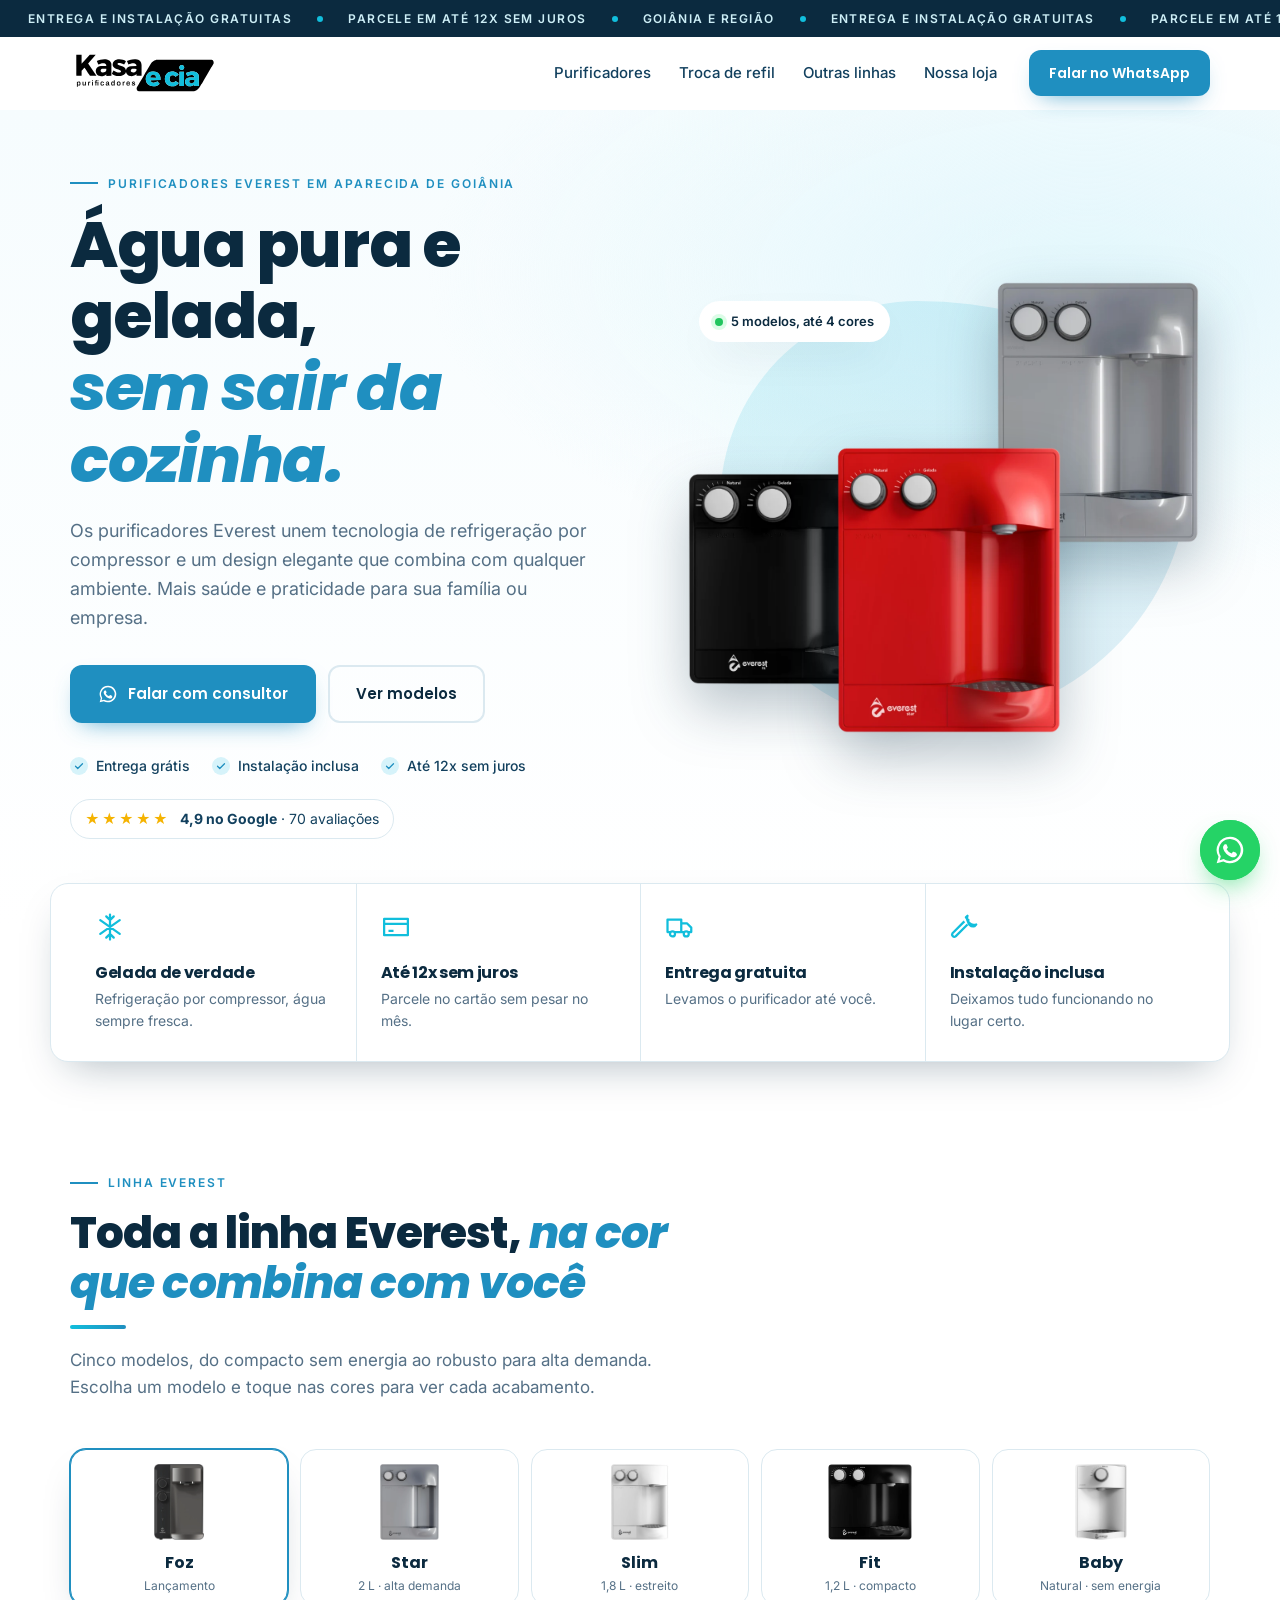
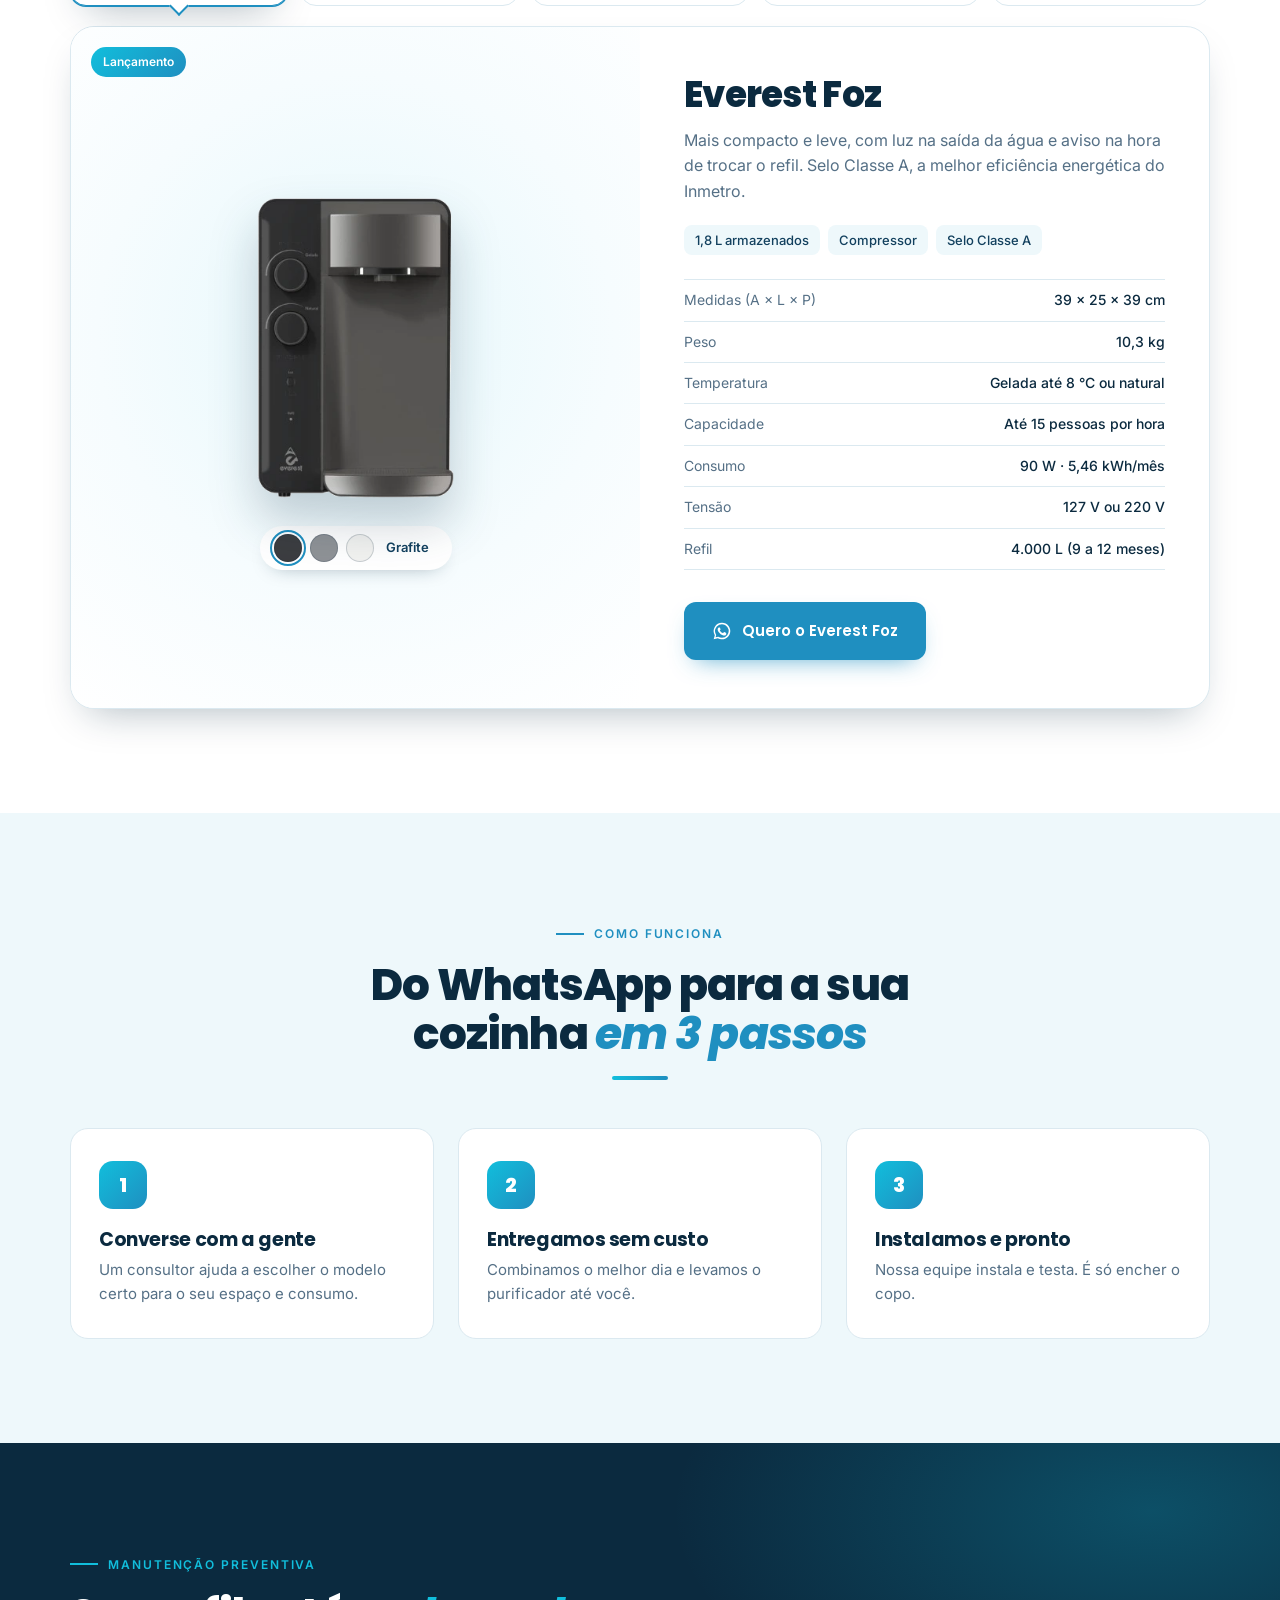
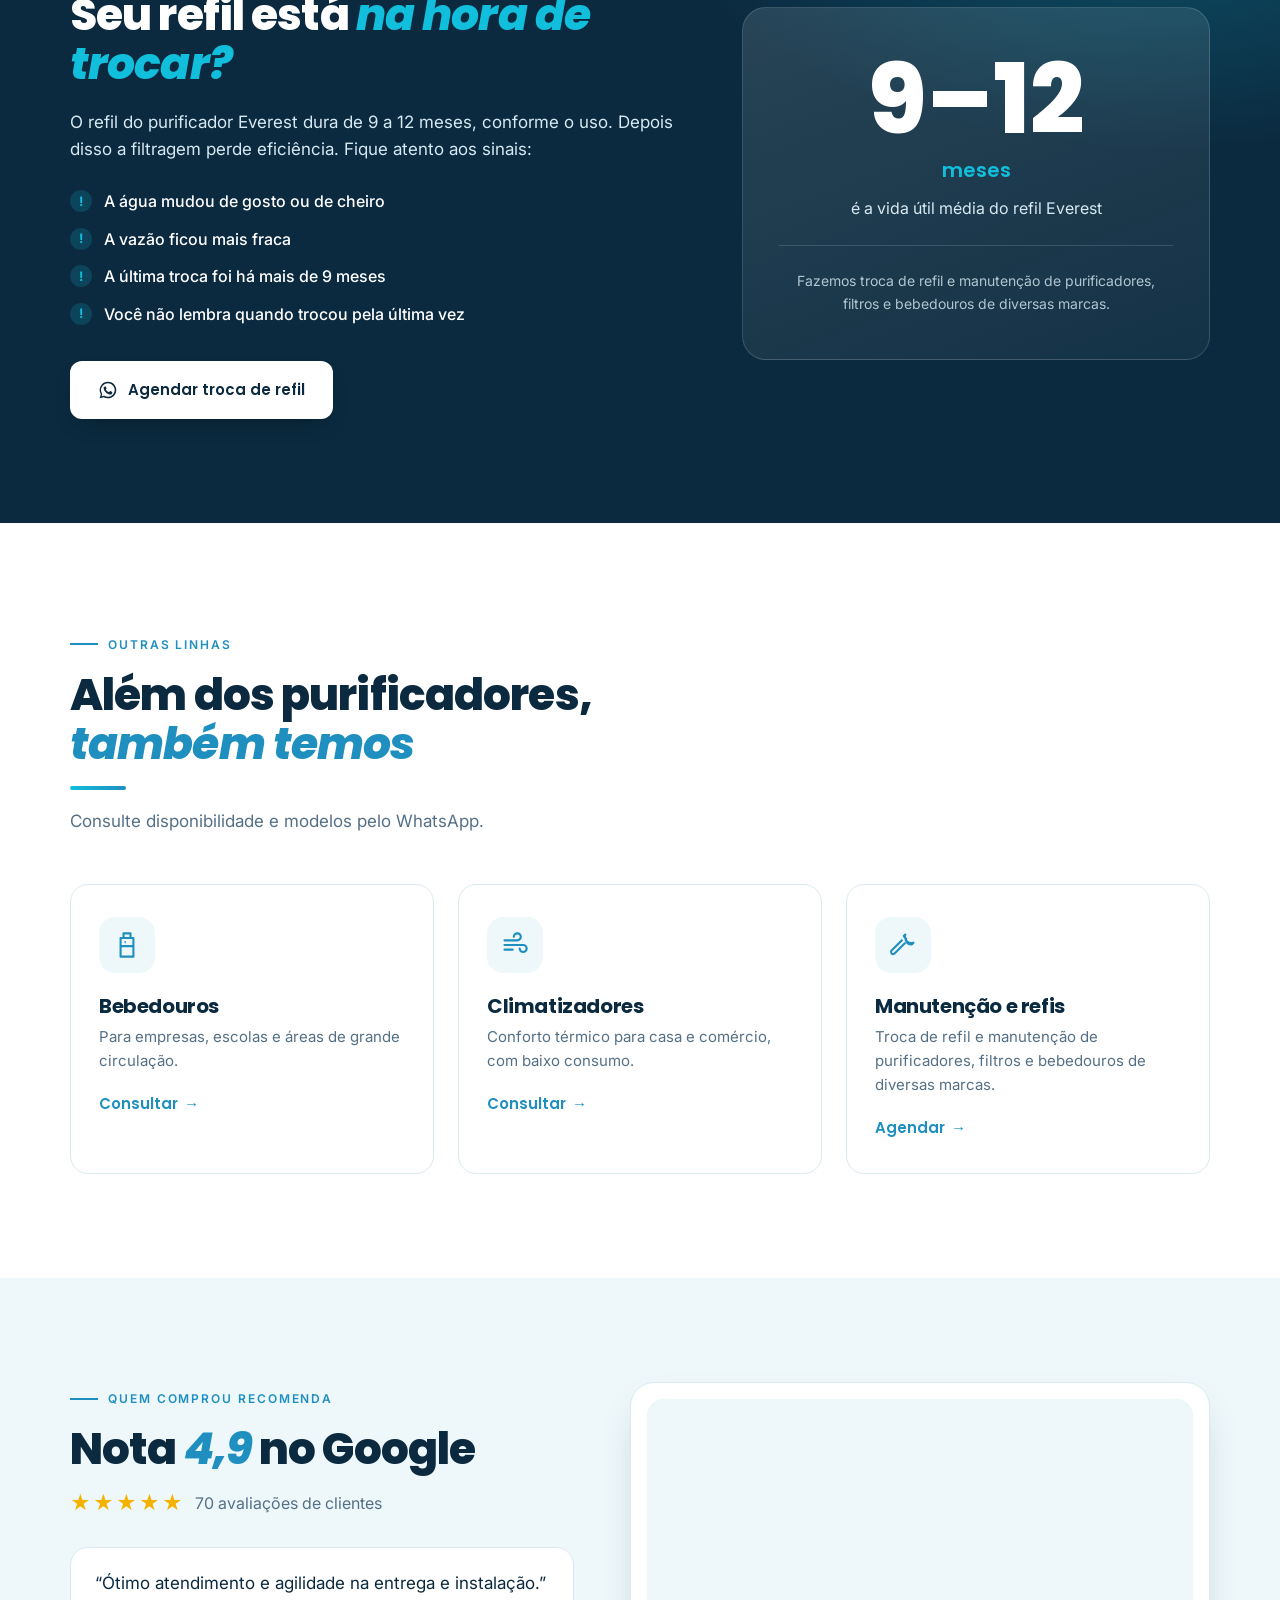
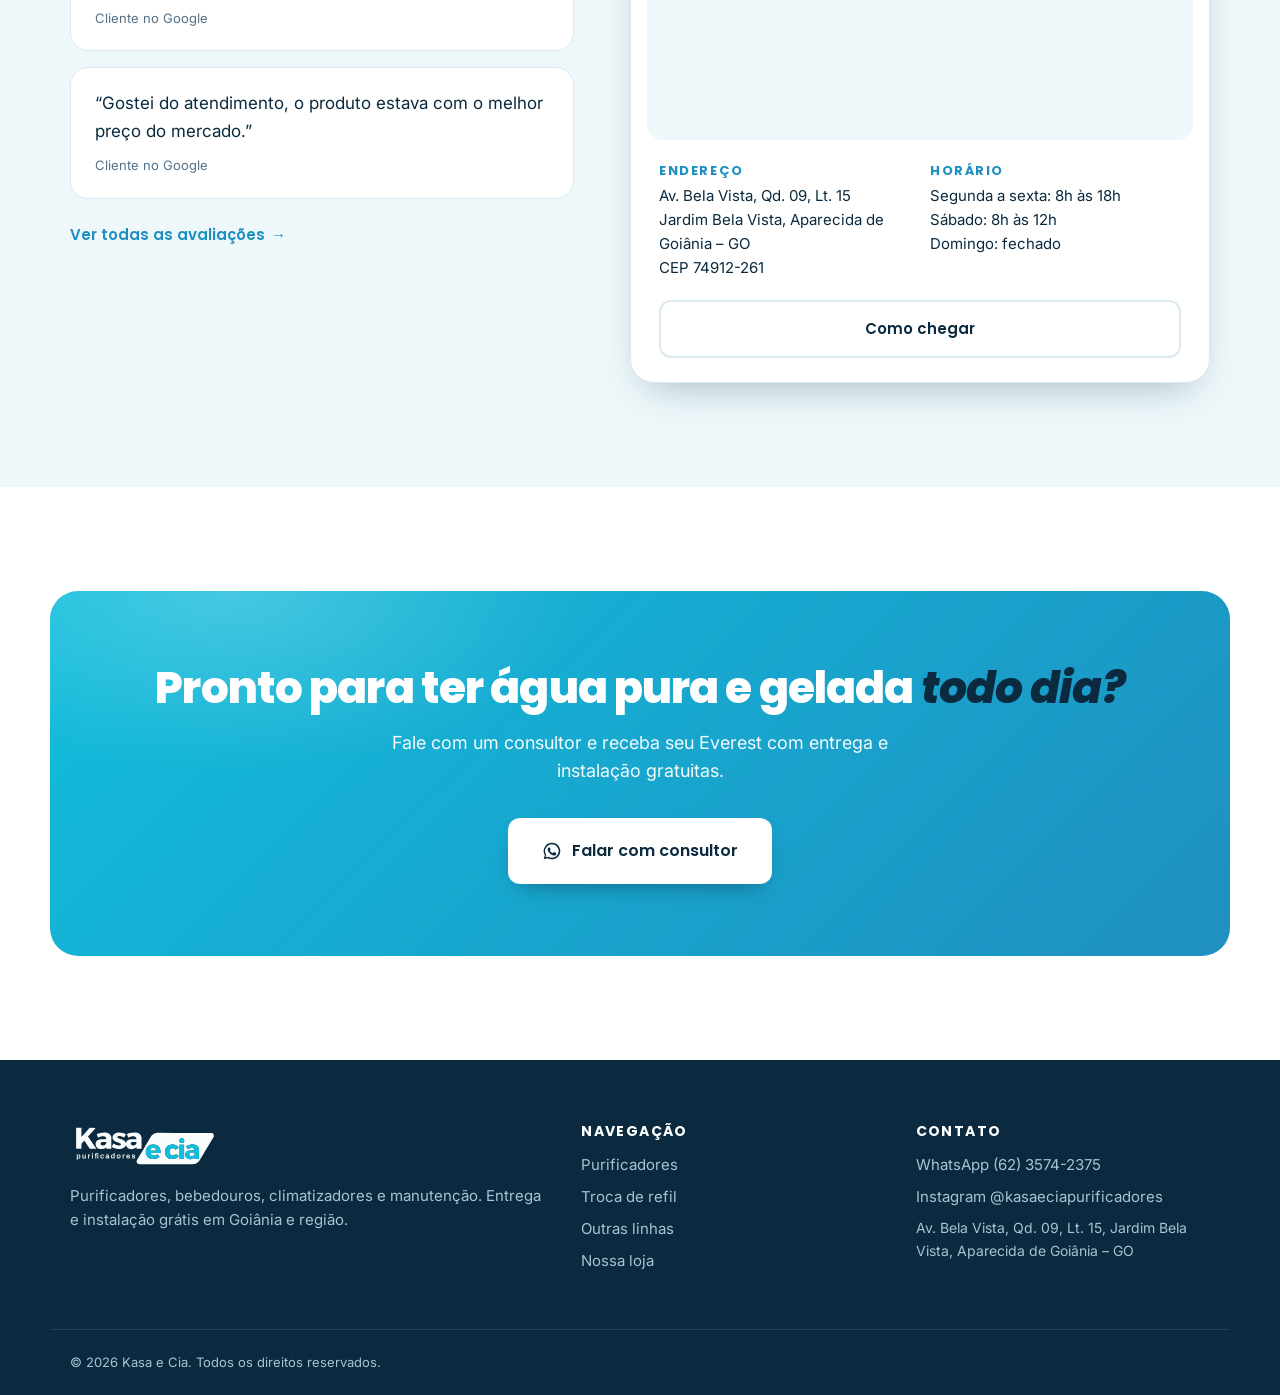
==== index.html @ 799f9f31 "Dados reais da loja: endereço, horário, nota no Google, 12x sem juros e manutenção Co-Authored-By: C" ====
<!doctype html>
<html lang="pt-BR">
<head>
  <meta charset="utf-8">
  <meta name="viewport" content="width=device-width, initial-scale=1">
  <title>Kasa e Cia | Purificadores Everest em Aparecida de Goiânia</title>
  <meta name="description" content="Purificadores Everest, bebedouros e climatizadores em Aparecida de Goiânia e região. Entrega e instalação grátis, parcelamento em até 12x sem juros, troca de refil e manutenção.">
  <meta name="theme-color" content="#0b2a3f">
  <meta name="robots" content="noindex, nofollow">
  <meta property="og:title" content="Kasa e Cia | Purificadores Everest em Aparecida de Goiânia">
  <meta property="og:description" content="Água pura e gelada com design Everest. Entrega e instalação grátis e até 12x sem juros.">
  <meta property="og:image" content="assets/img/purificadores/star-prata.webp">
  <link rel="icon" href="assets/img/cropped-Kasa-e-Cia-32x32.png" sizes="32x32">
  <link rel="apple-touch-icon" href="assets/img/cropped-Kasa-e-Cia-192x192.png">
  <link rel="preconnect" href="https://fonts.googleapis.com">
  <link rel="preconnect" href="https://fonts.gstatic.com" crossorigin>
  <link href="https://fonts.googleapis.com/css2?family=Poppins:ital,wght@0,600;0,700;0,800;1,700&family=Inter:wght@400;500;600&display=swap" rel="stylesheet">
  <link rel="stylesheet" href="styles.css">
  <script type="application/ld+json">
  {
    "@context": "https://schema.org",
    "@type": "Store",
    "name": "Kasa e Cia Purificadores",
    "description": "Purificadores Everest, bebedouros, climatizadores, troca de refil e manutenção em Aparecida de Goiânia e região.",
    "url": "https://kasaecia.com/",
    "logo": "https://kasaecia.com/assets/img/cropped-Kasa-e-Cia-192x192.png",
    "telephone": "+55 62 3574-2375",
    "address": {
      "@type": "PostalAddress",
      "streetAddress": "Av. Bela Vista, Qd. 09, Lt. 15 - Jardim Bela Vista",
      "addressLocality": "Aparecida de Goiânia",
      "addressRegion": "GO",
      "postalCode": "74912-261",
      "addressCountry": "BR"
    },
    "areaServed": ["Aparecida de Goiânia", "Goiânia"],
    "openingHoursSpecification": [
      { "@type": "OpeningHoursSpecification", "dayOfWeek": ["Monday", "Tuesday", "Wednesday", "Thursday", "Friday"], "opens": "08:00", "closes": "18:00" },
      { "@type": "OpeningHoursSpecification", "dayOfWeek": "Saturday", "opens": "08:00", "closes": "12:00" }
    ],
    "sameAs": ["https://www.instagram.com/kasaeciapurificadores/"]
  }
  </script>
</head>
<body>

  <div class="ticker" aria-label="Entrega e instalação gratuitas">
    <div class="ticker__track">
      <span>Entrega e instalação gratuitas</span><span>Parcele em até 12x sem juros</span><span>Goiânia e região</span>
      <span aria-hidden="true">Entrega e instalação gratuitas</span><span aria-hidden="true">Parcele em até 12x sem juros</span><span aria-hidden="true">Goiânia e região</span>
    </div>
  </div>

  <header class="header" id="topo">
    <div class="container header__inner">
      <a href="#topo" class="header__logo" aria-label="Kasa e Cia, início">
        <img src="assets/img/Kasa-e-Cia-01.svg" alt="Kasa e Cia" width="160" height="51">
      </a>
      <nav class="nav" id="nav" aria-label="Principal">
        <a href="#modelos">Purificadores</a>
        <a href="#troca-filtro">Troca de refil</a>
        <a href="#outras-linhas">Outras linhas</a>
        <a href="#loja">Nossa loja</a>
      </nav>
      <a class="btn btn--sm header__cta" data-wa="Olá! Vim pelo site e quero saber mais sobre os purificadores Everest." href="#">Falar no WhatsApp</a>
      <button class="nav-toggle" aria-label="Abrir menu" aria-expanded="false" aria-controls="nav"><span></span><span></span></button>
    </div>
  </header>

  <main>
    <section class="hero">
      <div class="container hero__grid">
        <div class="hero__text reveal">
          <p class="eyebrow">Purificadores Everest em Aparecida de Goiânia</p>
          <h1>Água pura e gelada, <em>sem sair da cozinha.</em></h1>
          <p class="lead">Os purificadores Everest unem tecnologia de refrigeração por compressor e um design elegante que combina com qualquer ambiente. Mais saúde e praticidade para sua família ou empresa.</p>
          <div class="hero__ctas">
            <a class="btn" data-wa="Olá! Vim pelo site e quero ajuda para escolher um purificador Everest." href="#">
              <svg viewBox="0 0 24 24" aria-hidden="true"><use href="#i-wa"/></svg>Falar com consultor
            </a>
            <a class="btn btn--ghost" href="#modelos">Ver modelos</a>
          </div>
          <ul class="badges">
            <li><svg viewBox="0 0 24 24" aria-hidden="true"><use href="#i-check"/></svg>Entrega grátis</li>
            <li><svg viewBox="0 0 24 24" aria-hidden="true"><use href="#i-check"/></svg>Instalação inclusa</li>
            <li><svg viewBox="0 0 24 24" aria-hidden="true"><use href="#i-check"/></svg>Até 12x sem juros</li>
          </ul>
          <a class="rating" href="#loja">
            <span class="rating__stars" aria-hidden="true">★★★★★</span>
            <span><strong>4,9 no Google</strong> · 70 avaliações</span>
          </a>
        </div>
        <div class="hero__visual reveal" aria-hidden="true">
          <div class="hero__blob"></div>
          <img class="hero__img hero__img--back" src="assets/img/purificadores/slim-prata.webp" alt="" width="514" height="662">
          <img class="hero__img hero__img--mid" src="assets/img/purificadores/fit-preto.webp" alt="" width="564" height="509">
          <img class="hero__img hero__img--front" src="assets/img/purificadores/star-cereja.webp" alt="" width="564" height="720" fetchpriority="high">
          <span class="hero__chip">5 modelos, até 4 cores</span>
        </div>
      </div>
    </section>

    <section class="features" aria-label="Diferenciais">
      <div class="container features__grid">
        <div class="feature reveal">
          <svg viewBox="0 0 24 24" aria-hidden="true"><use href="#i-snow"/></svg>
          <h3>Gelada de verdade</h3>
          <p>Refrigeração por compressor, água sempre fresca.</p>
        </div>
        <div class="feature reveal">
          <svg viewBox="0 0 24 24" aria-hidden="true"><use href="#i-card"/></svg>
          <h3>Até 12x sem juros</h3>
          <p>Parcele no cartão sem pesar no mês.</p>
        </div>
        <div class="feature reveal">
          <svg viewBox="0 0 24 24" aria-hidden="true"><use href="#i-truck"/></svg>
          <h3>Entrega gratuita</h3>
          <p>Levamos o purificador até você.</p>
        </div>
        <div class="feature reveal">
          <svg viewBox="0 0 24 24" aria-hidden="true"><use href="#i-tool"/></svg>
          <h3>Instalação inclusa</h3>
          <p>Deixamos tudo funcionando no lugar certo.</p>
        </div>
      </div>
    </section>

    <section class="section models" id="modelos">
      <div class="container">
        <div class="section__head reveal">
          <p class="eyebrow">Linha Everest</p>
          <h2>Toda a linha Everest, <em>na cor que combina com você</em></h2>
          <p>Cinco modelos, do compacto sem energia ao robusto para alta demanda. Escolha um modelo e toque nas cores para ver cada acabamento.</p>
        </div>

        <div class="showcase reveal" data-showcase>
          <div class="picker" role="tablist" aria-label="Modelos Everest">
            <button class="picker__item is-active" role="tab" id="t-foz" aria-controls="p-foz" aria-selected="true">
              <img src="assets/img/purificadores/foz-grafite.webp" alt="" width="251" height="382">
              <span class="picker__name">Foz</span><span class="picker__sub">Lançamento</span>
            </button>
            <button class="picker__item" role="tab" id="t-star" aria-controls="p-star" aria-selected="false" tabindex="-1">
              <img src="assets/img/purificadores/star-prata.webp" alt="" width="566" height="720">
              <span class="picker__name">Star</span><span class="picker__sub">2 L · alta demanda</span>
            </button>
            <button class="picker__item" role="tab" id="t-slim" aria-controls="p-slim" aria-selected="false" tabindex="-1">
              <img src="assets/img/purificadores/slim-branco.webp" alt="" width="509" height="657">
              <span class="picker__name">Slim</span><span class="picker__sub">1,8 L · estreito</span>
            </button>
            <button class="picker__item" role="tab" id="t-fit" aria-controls="p-fit" aria-selected="false" tabindex="-1">
              <img src="assets/img/purificadores/fit-preto.webp" alt="" width="564" height="509">
              <span class="picker__name">Fit</span><span class="picker__sub">1,2 L · compacto</span>
            </button>
            <button class="picker__item" role="tab" id="t-baby" aria-controls="p-baby" aria-selected="false" tabindex="-1">
              <img src="assets/img/purificadores/baby-branco.webp" alt="" width="448" height="660">
              <span class="picker__name">Baby</span><span class="picker__sub">Natural · sem energia</span>
            </button>
          </div>

          <article class="panel" id="p-foz" role="tabpanel" aria-labelledby="t-foz" data-model="Everest Foz">
            <div class="panel__media">
              <span class="tag tag--new">Lançamento</span>
              <img data-model-img src="assets/img/purificadores/foz-grafite.webp" alt="Purificador Everest Foz grafite" width="251" height="382" draggable="false">
              <div class="swatches" role="group" aria-label="Cores do Everest Foz">
                <button class="swatch is-active" style="--c:#3c3d40" data-color="Grafite" data-src="assets/img/purificadores/foz-grafite.webp" aria-pressed="true"></button>
                <button class="swatch" style="--c:#8f9296" data-color="Cinza" data-src="assets/img/purificadores/foz-cinza.webp" aria-pressed="false"></button>
                <button class="swatch" style="--c:#f2f2f0" data-color="Branco" data-src="assets/img/purificadores/foz-branco.webp" aria-pressed="false"></button>
                <span class="swatches__label">Grafite</span>
              </div>
            </div>
            <div class="panel__info">
              <h3>Everest Foz</h3>
              <p class="panel__desc">Mais compacto e leve, com luz na saída da água e aviso na hora de trocar o refil. Selo Classe A, a melhor eficiência energética do Inmetro.</p>
              <ul class="chips">
                <li>1,8 L armazenados</li><li>Compressor</li><li>Selo Classe A</li>
              </ul>
              <dl class="specs">
                <dt>Medidas (A × L × P)</dt><dd>39 × 25 × 39 cm</dd>
                <dt>Peso</dt><dd>10,3 kg</dd>
                <dt>Temperatura</dt><dd>Gelada até 8 °C ou natural</dd>
                <dt>Capacidade</dt><dd>Até 15 pessoas por hora</dd>
                <dt>Consumo</dt><dd>90 W · 5,46 kWh/mês</dd>
                <dt>Tensão</dt><dd>127 V ou 220 V</dd>
                <dt>Refil</dt><dd>4.000 L (9 a 12 meses)</dd>
              </dl>
              <a class="btn" data-wa-model href="#"><svg viewBox="0 0 24 24" aria-hidden="true"><use href="#i-wa"/></svg>Quero o Everest Foz</a>
            </div>
          </article>

          <article class="panel" id="p-star" role="tabpanel" aria-labelledby="t-star" data-model="Everest Star" hidden>
            <div class="panel__media">
              <span class="tag">Alta demanda</span>
              <img data-model-img src="assets/img/purificadores/star-prata.webp" alt="Purificador Everest Star prata" width="566" height="720" loading="lazy" draggable="false">
              <div class="swatches" role="group" aria-label="Cores do Everest Star">
                <button class="swatch is-active" style="--c:#b9bdc2" data-color="Prata" data-src="assets/img/purificadores/star-prata.webp" aria-pressed="true"></button>
                <button class="swatch" style="--c:#f2f2f0" data-color="Branco" data-src="assets/img/purificadores/star-branco.webp" aria-pressed="false"></button>
                <button class="swatch" style="--c:#1f1f21" data-color="Preto" data-src="assets/img/purificadores/star-preto.webp" aria-pressed="false"></button>
                <button class="swatch" style="--c:#c8161d" data-color="Cereja" data-src="assets/img/purificadores/star-cereja.webp" aria-pressed="false"></button>
                <span class="swatches__label">Prata</span>
              </div>
            </div>
            <div class="panel__info">
              <h3>Everest Star</h3>
              <p class="panel__desc">Robusto, confiável e pronto para qualquer ritmo. Reservatório de 2 litros para famílias grandes, escritórios e consultórios.</p>
              <ul class="chips">
                <li>2 L armazenados</li><li>Compressor</li><li>Selo Classe A</li>
              </ul>
              <dl class="specs">
                <dt>Medidas (A × L × P)</dt><dd>39,5 × 30,5 × 37 cm</dd>
                <dt>Peso</dt><dd>11,1 kg</dd>
                <dt>Temperatura</dt><dd>Gelada até 8 °C, natural ou misturada</dd>
                <dt>Capacidade</dt><dd>Até 15 pessoas por hora</dd>
                <dt>Consumo</dt><dd>100 W · 5,46 kWh/mês</dd>
                <dt>Tensão</dt><dd>127 V ou 220 V</dd>
                <dt>Instalação</dt><dd>Bancada ou parede</dd>
                <dt>Refil</dt><dd>4.000 L (9 a 12 meses)</dd>
              </dl>
              <a class="btn" data-wa-model href="#"><svg viewBox="0 0 24 24" aria-hidden="true"><use href="#i-wa"/></svg>Quero o Everest Star</a>
            </div>
          </article>

          <article class="panel" id="p-slim" role="tabpanel" aria-labelledby="t-slim" data-model="Everest Slim" hidden>
            <div class="panel__media">
              <span class="tag">Design estreito</span>
              <img data-model-img src="assets/img/purificadores/slim-branco.webp" alt="Purificador Everest Slim branco" width="509" height="657" loading="lazy" draggable="false">
              <div class="swatches" role="group" aria-label="Cores do Everest Slim">
                <button class="swatch is-active" style="--c:#f2f2f0" data-color="Branco" data-src="assets/img/purificadores/slim-branco.webp" aria-pressed="true"></button>
                <button class="swatch" style="--c:#b9bdc2" data-color="Prata" data-src="assets/img/purificadores/slim-prata.webp" aria-pressed="false"></button>
                <button class="swatch" style="--c:#1f1f21" data-color="Preto" data-src="assets/img/purificadores/slim-preto.webp" aria-pressed="false"></button>
                <button class="swatch" style="--c:#c8161d" data-color="Cereja" data-src="assets/img/purificadores/slim-cereja.webp" aria-pressed="false"></button>
                <span class="swatches__label">Branco</span>
              </div>
            </div>
            <div class="panel__info">
              <h3>Everest Slim</h3>
              <p class="panel__desc">Fino no design, forte na entrega. Compressor econômico e muita água gelada, ideal para cozinhas modernas, pequenos comércios e escritórios.</p>
              <ul class="chips">
                <li>1,8 L armazenados</li><li>Compressor</li><li>Selo Classe A</li>
              </ul>
              <dl class="specs">
                <dt>Medidas (A × L × P)</dt><dd>36 × 27,5 × 37 cm</dd>
                <dt>Peso</dt><dd>10,7 kg</dd>
                <dt>Temperatura</dt><dd>Gelada até 8 °C, natural ou misturada</dd>
                <dt>Capacidade</dt><dd>Até 15 pessoas por hora</dd>
                <dt>Consumo</dt><dd>100 W · 5,46 kWh/mês</dd>
                <dt>Tensão</dt><dd>127 V ou 220 V</dd>
                <dt>Instalação</dt><dd>Bancada ou parede</dd>
                <dt>Refil</dt><dd>4.000 L (9 a 12 meses)</dd>
              </dl>
              <a class="btn" data-wa-model href="#"><svg viewBox="0 0 24 24" aria-hidden="true"><use href="#i-wa"/></svg>Quero o Everest Slim</a>
            </div>
          </article>

          <article class="panel" id="p-fit" role="tabpanel" aria-labelledby="t-fit" data-model="Everest Fit" hidden>
            <div class="panel__media">
              <span class="tag">Compacto</span>
              <img data-model-img src="assets/img/purificadores/fit-preto.webp" alt="Purificador Everest Fit preto" width="564" height="509" loading="lazy" draggable="false">
              <div class="swatches" role="group" aria-label="Cores do Everest Fit">
                <button class="swatch is-active" style="--c:#1f1f21" data-color="Preto" data-src="assets/img/purificadores/fit-preto.webp" aria-pressed="true"></button>
                <button class="swatch" style="--c:#f2f2f0" data-color="Branco" data-src="assets/img/purificadores/fit-branco.webp" aria-pressed="false"></button>
                <button class="swatch" style="--c:#b9bdc2" data-color="Prata" data-src="assets/img/purificadores/fit-prata.webp" aria-pressed="false"></button>
                <button class="swatch" style="--c:#c8161d" data-color="Cereja" data-src="assets/img/purificadores/fit-cereja.webp" aria-pressed="false"></button>
                <span class="swatches__label">Preto</span>
              </div>
            </div>
            <div class="panel__info">
              <h3>Everest Fit</h3>
              <p class="panel__desc">Pequeno no tamanho, grande no desempenho. Água gelada à vontade em apartamentos e cozinhas com pouco espaço.</p>
              <ul class="chips">
                <li>1,2 L armazenados</li><li>Compressor</li><li>Selo Classe A</li>
              </ul>
              <dl class="specs">
                <dt>Medidas (A × L × P)</dt><dd>28 × 30,5 × 37 cm</dd>
                <dt>Peso</dt><dd>10,3 kg</dd>
                <dt>Temperatura</dt><dd>Gelada até 8 °C, natural ou misturada</dd>
                <dt>Consumo</dt><dd>100 W</dd>
                <dt>Tensão</dt><dd>127 V ou 220 V</dd>
                <dt>Instalação</dt><dd>Bancada ou parede</dd>
                <dt>Refil</dt><dd>4.000 L (9 a 12 meses)</dd>
              </dl>
              <a class="btn" data-wa-model href="#"><svg viewBox="0 0 24 24" aria-hidden="true"><use href="#i-wa"/></svg>Quero o Everest Fit</a>
            </div>
          </article>

          <article class="panel" id="p-baby" role="tabpanel" aria-labelledby="t-baby" data-model="Everest Baby" hidden>
            <div class="panel__media">
              <span class="tag tag--alt">Sem energia</span>
              <img data-model-img src="assets/img/purificadores/baby-branco.webp" alt="Purificador Everest Baby branco" width="448" height="660" loading="lazy" draggable="false">
              <div class="swatches" role="group" aria-label="Cores do Everest Baby">
                <button class="swatch is-active" style="--c:#f2f2f0" data-color="Branco" data-src="assets/img/purificadores/baby-branco.webp" aria-pressed="true"></button>
                <button class="swatch" style="--c:#1f1f21" data-color="Preto" data-src="assets/img/purificadores/baby-preto.webp" aria-pressed="false"></button>
                <button class="swatch" style="--c:#c8161d" data-color="Cereja" data-src="assets/img/purificadores/baby-cereja.webp" aria-pressed="false"></button>
                <span class="swatches__label">Branco</span>
              </div>
            </div>
            <div class="panel__info">
              <h3>Everest Baby</h3>
              <p class="panel__desc">O pequeno que entrega muito. Água natural à vontade, em fluxo contínuo e sem consumo de energia. Compacto e prático para a parede.</p>
              <ul class="chips">
                <li>Água natural</li><li>Fluxo contínuo</li><li>Sem energia</li>
              </ul>
              <dl class="specs">
                <dt>Medidas (A × L × P)</dt><dd>28 × 19,5 × 18,5 cm</dd>
                <dt>Peso</dt><dd>1,3 kg</dd>
                <dt>Temperatura</dt><dd>Apenas natural</dd>
                <dt>Reservatório</dt><dd>Sem reservatório (fluxo contínuo)</dd>
                <dt>Consumo</dt><dd>Não usa energia elétrica</dd>
                <dt>Instalação</dt><dd>Parede</dd>
                <dt>Refil</dt><dd>4.000 L (9 a 12 meses)</dd>
              </dl>
              <a class="btn" data-wa-model href="#"><svg viewBox="0 0 24 24" aria-hidden="true"><use href="#i-wa"/></svg>Quero o Everest Baby</a>
            </div>
          </article>
        </div>
      </div>
    </section>

    <section class="section steps">
      <div class="container">
        <div class="section__head section__head--center reveal">
          <p class="eyebrow">Como funciona</p>
          <h2>Do WhatsApp para a sua cozinha <em>em 3 passos</em></h2>
        </div>
        <ol class="steps__list">
          <li class="reveal"><span class="steps__n">1</span><h3>Converse com a gente</h3><p>Um consultor ajuda a escolher o modelo certo para o seu espaço e consumo.</p></li>
          <li class="reveal"><span class="steps__n">2</span><h3>Entregamos sem custo</h3><p>Combinamos o melhor dia e levamos o purificador até você.</p></li>
          <li class="reveal"><span class="steps__n">3</span><h3>Instalamos e pronto</h3><p>Nossa equipe instala e testa. É só encher o copo.</p></li>
        </ol>
      </div>
    </section>

    <section class="section maint" id="troca-filtro">
      <div class="container maint__grid">
        <div class="maint__text reveal">
          <p class="eyebrow eyebrow--light">Manutenção preventiva</p>
          <h2>Seu refil está <em>na hora de trocar?</em></h2>
          <p>O refil do purificador Everest dura de 9 a 12 meses, conforme o uso. Depois disso a filtragem perde eficiência. Fique atento aos sinais:</p>
          <ul class="checklist">
            <li>A água mudou de gosto ou de cheiro</li>
            <li>A vazão ficou mais fraca</li>
            <li>A última troca foi há mais de 9 meses</li>
            <li>Você não lembra quando trocou pela última vez</li>
          </ul>
          <a class="btn btn--light" data-wa="Olá! Quero agendar a troca do refil do meu purificador Everest." href="#">
            <svg viewBox="0 0 24 24" aria-hidden="true"><use href="#i-wa"/></svg>Agendar troca de refil
          </a>
        </div>
        <div class="maint__card reveal">
          <span class="maint__big">9–12</span>
          <span class="maint__unit">meses</span>
          <p>é a vida útil média do refil Everest</p>
          <hr>
          <p class="maint__small">Fazemos troca de refil e manutenção de purificadores, filtros e bebedouros de diversas marcas.</p>
        </div>
      </div>
    </section>

    <section class="section lines" id="outras-linhas">
      <div class="container">
        <div class="section__head reveal">
          <p class="eyebrow">Outras linhas</p>
          <h2>Além dos purificadores, <em>também temos</em></h2>
          <p>Consulte disponibilidade e modelos pelo WhatsApp.</p>
        </div>
        <div class="lines__grid">
          <article class="line reveal">
            <span class="line__icon"><svg viewBox="0 0 24 24" aria-hidden="true"><use href="#i-cooler"/></svg></span>
            <h3>Bebedouros</h3>
            <p>Para empresas, escolas e áreas de grande circulação.</p>
            <a class="card__link" data-wa="Olá! Quero saber sobre os bebedouros." href="#">Consultar <span aria-hidden="true">→</span></a>
          </article>
          <article class="line reveal">
            <span class="line__icon"><svg viewBox="0 0 24 24" aria-hidden="true"><use href="#i-wind"/></svg></span>
            <h3>Climatizadores</h3>
            <p>Conforto térmico para casa e comércio, com baixo consumo.</p>
            <a class="card__link" data-wa="Olá! Quero saber sobre os climatizadores." href="#">Consultar <span aria-hidden="true">→</span></a>
          </article>
          <article class="line reveal">
            <span class="line__icon"><svg viewBox="0 0 24 24" aria-hidden="true"><use href="#i-tool"/></svg></span>
            <h3>Manutenção e refis</h3>
            <p>Troca de refil e manutenção de purificadores, filtros e bebedouros de diversas marcas.</p>
            <a class="card__link" data-wa="Olá! Preciso de manutenção ou troca de refil." href="#">Agendar <span aria-hidden="true">→</span></a>
          </article>
        </div>
      </div>
    </section>

    <section class="section store" id="loja">
      <div class="container store__grid">
        <div class="store__reviews reveal">
          <p class="eyebrow">Quem comprou recomenda</p>
          <h2>Nota <em>4,9</em> no Google</h2>
          <p class="store__count"><span class="rating__stars" aria-hidden="true">★★★★★</span> 70 avaliações de clientes</p>
          <blockquote>
            <p>“Ótimo atendimento e agilidade na entrega e instalação.”</p>
            <cite>Cliente no Google</cite>
          </blockquote>
          <blockquote>
            <p>“Gostei do atendimento, o produto estava com o melhor preço do mercado.”</p>
            <cite>Cliente no Google</cite>
          </blockquote>
          <a class="card__link" href="https://www.google.com/maps/search/?api=1&amp;query=Kasa+%26+Cia+Aparecida+de+Goi%C3%A2nia" target="_blank" rel="noopener">Ver todas as avaliações <span aria-hidden="true">→</span></a>
        </div>
        <div class="store__info reveal">
          <div class="store__map">
            <iframe title="Mapa da loja Kasa e Cia" src="https://maps.google.com/maps?q=Kasa%20%26%20Cia%2C%20Av.%20Bela%20Vista%2C%20Jardim%20Bela%20Vista%2C%20Aparecida%20de%20Goi%C3%A2nia%20-%20GO&amp;z=16&amp;output=embed" loading="lazy" referrerpolicy="no-referrer-when-downgrade"></iframe>
          </div>
          <div class="store__details">
            <div>
              <h3>Endereço</h3>
              <p>Av. Bela Vista, Qd. 09, Lt. 15<br>Jardim Bela Vista, Aparecida de Goiânia – GO<br>CEP 74912-261</p>
            </div>
            <div>
              <h3>Horário</h3>
              <p>Segunda a sexta: 8h às 18h<br>Sábado: 8h às 12h<br>Domingo: fechado</p>
            </div>
          </div>
          <a class="btn btn--ghost" href="https://www.google.com/maps/search/?api=1&amp;query=Kasa+%26+Cia+Aparecida+de+Goi%C3%A2nia" target="_blank" rel="noopener">Como chegar</a>
        </div>
      </div>
    </section>

    <section class="cta" id="contato">
      <div class="container cta__inner reveal">
        <h2>Pronto para ter água pura e gelada <em>todo dia?</em></h2>
        <p>Fale com um consultor e receba seu Everest com entrega e instalação gratuitas.</p>
        <a class="btn btn--light btn--lg" data-wa="Olá! Vim pelo site e quero um purificador Everest." href="#">
          <svg viewBox="0 0 24 24" aria-hidden="true"><use href="#i-wa"/></svg>Falar com consultor
        </a>
      </div>
    </section>
  </main>

  <footer class="footer">
    <div class="container footer__grid">
      <div>
        <img src="assets/img/Kasa-e-Cia-02-1.svg" alt="Kasa e Cia" width="160" height="47" loading="lazy">
        <p>Purificadores, bebedouros, climatizadores e manutenção. Entrega e instalação grátis em Goiânia e região.</p>
      </div>
      <div>
        <h4>Navegação</h4>
        <a href="#modelos">Purificadores</a>
        <a href="#troca-filtro">Troca de refil</a>
        <a href="#outras-linhas">Outras linhas</a>
        <a href="#loja">Nossa loja</a>
      </div>
      <div>
        <h4>Contato</h4>
        <a data-wa="Olá! Vim pelo site." href="#">WhatsApp (62) 3574-2375</a>
        <a href="https://www.instagram.com/kasaeciapurificadores/" target="_blank" rel="noopener">Instagram @kasaeciapurificadores</a>
        <p class="footer__addr">Av. Bela Vista, Qd. 09, Lt. 15, Jardim Bela Vista, Aparecida de Goiânia – GO</p>
      </div>
    </div>
    <div class="container footer__bottom">
      <p>© <span data-year>2026</span> Kasa e Cia. Todos os direitos reservados.</p>
    </div>
  </footer>

  <a class="wa-float" data-wa="Olá! Vim pelo site e quero falar com um consultor." href="#" aria-label="Falar no WhatsApp">
    <svg viewBox="0 0 24 24" aria-hidden="true"><use href="#i-wa"/></svg>
  </a>

  <svg width="0" height="0" style="position:absolute" aria-hidden="true">
    <symbol id="i-wa" viewBox="0 0 24 24"><path fill="currentColor" d="M12 2a10 10 0 0 0-8.6 15.1L2 22l5-1.3A10 10 0 1 0 12 2Zm0 18.2c-1.6 0-3.1-.4-4.4-1.2l-.3-.2-3 .8.8-2.9-.2-.3A8.2 8.2 0 1 1 12 20.2Zm4.5-6.1c-.2-.1-1.5-.7-1.7-.8-.2-.1-.4-.1-.6.1l-.8 1c-.1.2-.3.2-.5.1a6.7 6.7 0 0 1-3.3-2.9c-.3-.4.2-.4.7-1.3.1-.2 0-.3 0-.4l-.8-1.8c-.2-.5-.4-.4-.6-.4h-.5c-.2 0-.4.1-.7.3-.2.3-.9.9-.9 2.2s.9 2.5 1 2.7c.1.2 1.8 2.8 4.4 3.9 1.6.7 2.3.8 3.1.6.5-.1 1.5-.6 1.7-1.2.2-.6.2-1.1.2-1.2-.1-.1-.3-.2-.5-.3Z"/></symbol>
    <symbol id="i-card" viewBox="0 0 24 24"><path fill="none" stroke="currentColor" stroke-width="1.8" stroke-linejoin="round" d="M2.5 5.5h19v13h-19zM2.5 9.5h19M6 15h4"/></symbol>
    <symbol id="i-check" viewBox="0 0 24 24"><path fill="none" stroke="currentColor" stroke-width="2.5" stroke-linecap="round" stroke-linejoin="round" d="m5 12.5 4.5 4.5L19 7.5"/></symbol>
    <symbol id="i-snow" viewBox="0 0 24 24"><path fill="none" stroke="currentColor" stroke-width="1.8" stroke-linecap="round" d="M12 2v20M4.2 6.5l15.6 11M4.2 17.5l15.6-11M9 3.5l3 3 3-3M9 20.5l3-3 3 3"/></symbol>
    <symbol id="i-drop" viewBox="0 0 24 24"><path fill="none" stroke="currentColor" stroke-width="1.8" stroke-linejoin="round" d="M12 2.5S5.5 10 5.5 14.5a6.5 6.5 0 0 0 13 0C18.5 10 12 2.5 12 2.5Z"/><path fill="none" stroke="currentColor" stroke-width="1.8" stroke-linecap="round" d="M9 15a3 3 0 0 0 3 3"/></symbol>
    <symbol id="i-truck" viewBox="0 0 24 24"><path fill="none" stroke="currentColor" stroke-width="1.8" stroke-linejoin="round" d="M2 6h11v10H2zM13 9h4.5l3.5 3.5V16h-8z"/><circle cx="6" cy="17.5" r="2" fill="#fff" stroke="currentColor" stroke-width="1.8"/><circle cx="17" cy="17.5" r="2" fill="#fff" stroke="currentColor" stroke-width="1.8"/></symbol>
    <symbol id="i-tool" viewBox="0 0 24 24"><path fill="none" stroke="currentColor" stroke-width="1.8" stroke-linejoin="round" d="M14.7 6.3a4 4 0 0 0 5 5L21 10a5.5 5.5 0 0 1-7-7l-1.3 1.3a4 4 0 0 0 2 2ZM14 10l-9.5 9.5a1.8 1.8 0 0 1-2.5-2.5L11.5 7.5"/></symbol>
    <symbol id="i-cooler" viewBox="0 0 24 24"><path fill="none" stroke="currentColor" stroke-width="1.8" stroke-linejoin="round" d="M9 2h6v4H9zM6.5 6h11v16h-11zM6.5 13h11M10 9.5h1"/></symbol>
    <symbol id="i-wind" viewBox="0 0 24 24"><path fill="none" stroke="currentColor" stroke-width="1.8" stroke-linecap="round" d="M3 8h11a3 3 0 1 0-3-3M3 12h16a3 3 0 1 1-3 3M3 16h7"/></symbol>
  </svg>

  <script src="script.js" defer></script>
</body>
</html>
---- styles.css ----
:root {
  --cyan: #11bedc;
  --cyan-2: #45bad7;
  --blue: #1f8fc0;
  --blue-dark: #167aa6;
  --navy: #0b2a3f;
  --navy-2: #12405e;
  --ink: #0b2a3f;
  --muted: #557086;
  --line: #dbe9f0;
  --soft: #eef8fb;
  --white: #fff;
  --radius: 18px;
  --shadow: 0 18px 40px -18px rgba(11, 42, 63, .35);
  --container: 1180px;
}

*, *::before, *::after { box-sizing: border-box; }
html { scroll-behavior: smooth; scroll-padding-top: 84px; }
body {
  margin: 0;
  font-family: Inter, system-ui, sans-serif;
  font-size: 16px;
  line-height: 1.6;
  color: var(--ink);
  background: var(--white);
  -webkit-font-smoothing: antialiased;
  overflow-x: hidden;
}
img { max-width: 100%; height: auto; display: block; }
a { color: inherit; text-decoration: none; }
h1, h2, h3, h4 { font-family: Poppins, sans-serif; line-height: 1.12; margin: 0; letter-spacing: -.02em; }
h1 em, h2 em { font-style: italic; color: var(--blue); }
p { margin: 0; }

.container { width: 100%; max-width: var(--container); margin: 0 auto; padding: 0 20px; }

/* Ticker */
.ticker { background: var(--navy); color: #cdeef6; overflow: hidden; font-size: 12px; font-weight: 600; letter-spacing: .12em; text-transform: uppercase; }
.ticker__track { display: flex; width: max-content; animation: ticker 28s linear infinite; }
.ticker__track span { padding: 9px 28px; white-space: nowrap; position: relative; }
.ticker__track span::after { content: ""; position: absolute; right: -3px; top: 50%; width: 6px; height: 6px; border-radius: 50%; background: var(--cyan); transform: translateY(-50%); }
@keyframes ticker { to { transform: translateX(-50%); } }

/* Header */
.header { position: sticky; top: 0; z-index: 50; background: rgba(255,255,255,.88); backdrop-filter: blur(12px); border-bottom: 1px solid transparent; transition: border-color .3s, box-shadow .3s; }
.header.is-scrolled { border-color: var(--line); box-shadow: 0 6px 24px -16px rgba(11,42,63,.4); }
.header__inner { display: flex; align-items: center; gap: 32px; height: 72px; }
.header__logo img { width: 150px; height: auto; }
.nav { display: flex; gap: 28px; margin-left: auto; font-weight: 500; font-size: 15px; }
.nav a { position: relative; padding: 4px 0; color: var(--navy-2); }
.nav a::after { content: ""; position: absolute; left: 0; bottom: -2px; width: 100%; height: 2px; background: var(--cyan); transform: scaleX(0); transform-origin: left; transition: transform .25s; }
.nav a:hover::after { transform: scaleX(1); }
.nav-toggle { display: none; }

/* Buttons */
.btn {
  display: inline-flex; align-items: center; justify-content: center; gap: 10px;
  padding: 15px 26px; border-radius: 12px; border: 2px solid transparent;
  font-family: Poppins, sans-serif; font-weight: 600; font-size: 15px;
  background: var(--blue); color: var(--white);
  box-shadow: 0 10px 24px -12px rgba(31,143,192,.8);
  transition: transform .2s, background .2s, box-shadow .2s;
  cursor: pointer;
}
.btn svg { width: 20px; height: 20px; flex: none; }
.btn:hover { background: var(--blue-dark); transform: translateY(-2px); }
.btn--ghost { background: transparent; color: var(--navy); border-color: var(--line); box-shadow: none; }
.btn--ghost:hover { background: var(--soft); border-color: var(--cyan-2); }
.btn--light { background: var(--white); color: var(--navy); box-shadow: 0 10px 24px -12px rgba(0,0,0,.45); }
.btn--light:hover { background: #e9fbff; }
.btn--sm { padding: 10px 18px; font-size: 14px; }
.btn--lg { padding: 18px 32px; font-size: 16px; }

.eyebrow { display: inline-flex; align-items: center; gap: 10px; font-size: 12px; font-weight: 600; letter-spacing: .16em; text-transform: uppercase; color: var(--blue); margin-bottom: 16px; }
.eyebrow::before { content: ""; width: 28px; height: 2px; background: currentColor; }
.eyebrow--light { color: var(--cyan); }

/* Hero */
.hero { position: relative; padding: 56px 0 88px; background: radial-gradient(1100px 520px at 85% 20%, #e3f7fc 0%, transparent 60%), linear-gradient(180deg, #f6fcfe, #fff); overflow: hidden; }
.hero__grid { display: grid; grid-template-columns: 1.05fr 1fr; gap: 48px; align-items: center; }
.hero h1 { font-size: clamp(38px, 5.4vw, 64px); font-weight: 800; color: var(--navy); }
.hero h1 em { display: block; }
.lead { margin-top: 22px; font-size: 18px; color: var(--muted); max-width: 520px; }
.hero__ctas { display: flex; flex-wrap: wrap; gap: 12px; margin-top: 32px; }
.badges { display: flex; flex-wrap: wrap; gap: 10px 22px; list-style: none; padding: 0; margin: 32px 0 0; font-size: 14px; font-weight: 500; color: var(--navy-2); }
.badges li { display: flex; align-items: center; gap: 8px; }
.badges svg { width: 18px; height: 18px; padding: 3px; border-radius: 50%; background: #d6f3fa; color: var(--blue); }

.hero__visual { position: relative; aspect-ratio: 1 / .9; }
.hero__blob { position: absolute; inset: 8% 4% 4% 8%; border-radius: 42% 58% 55% 45% / 48% 40% 60% 52%; background: linear-gradient(135deg, var(--cyan), var(--blue)); opacity: .14; animation: blob 12s ease-in-out infinite alternate; }
@keyframes blob { to { border-radius: 58% 42% 40% 60% / 40% 58% 42% 60%; transform: rotate(8deg); } }
.hero__img { position: absolute; filter: drop-shadow(0 24px 28px rgba(11,42,63,.28)); transition: transform .6s cubic-bezier(.2,.8,.2,1); }
.hero__img--back { top: 4%; right: 2%; width: 38%; }
.hero__img--mid { bottom: 12%; left: 2%; width: 44%; }
.hero__img--front { bottom: 2%; left: 30%; width: 42%; }
.hero__visual:hover .hero__img--back { transform: translate(8px,-8px); }
.hero__visual:hover .hero__img--mid { transform: translate(-8px,0); }
.hero__visual:hover .hero__img--front { transform: translateY(-8px); }
.hero__chip { position: absolute; left: 4%; top: 8%; z-index: 2; padding: 10px 16px; border-radius: 999px; background: var(--white); box-shadow: var(--shadow); font-size: 13px; font-weight: 600; color: var(--navy); }
.hero__chip::before { content: ""; display: inline-block; width: 8px; height: 8px; margin-right: 8px; border-radius: 50%; background: #22c55e; box-shadow: 0 0 0 4px #dcfce7; }

/* Features */
.features { margin-top: -44px; position: relative; z-index: 2; }
.features__grid { display: grid; grid-template-columns: repeat(4, 1fr); background: var(--white); border: 1px solid var(--line); border-radius: var(--radius); box-shadow: var(--shadow); }
.feature { padding: 28px 24px; }
.feature + .feature { border-left: 1px solid var(--line); }
.feature svg { width: 30px; height: 30px; color: var(--cyan); margin-bottom: 14px; }
.feature h3 { font-size: 16px; font-weight: 700; }
.feature p { margin-top: 6px; font-size: 14px; color: var(--muted); }

/* Sections */
.section { padding: 104px 0; }
.section__head { max-width: 640px; margin-bottom: 48px; }
.section__head--center { margin-inline: auto; text-align: center; }
.section__head--center .eyebrow { justify-content: center; }
.section__head h2, .maint h2, .cta h2 { font-size: clamp(30px, 3.8vw, 44px); font-weight: 800; }
.section__head h2::after { content: ""; display: block; width: 56px; height: 4px; margin-top: 18px; border-radius: 4px; background: linear-gradient(90deg, var(--cyan), var(--blue)); }
.section__head--center h2::after { margin-inline: auto; }
.section__head p:not(.eyebrow) { margin-top: 18px; color: var(--muted); font-size: 17px; }

/* Vitrine de modelos */
.picker { display: grid; grid-template-columns: repeat(5, 1fr); gap: 12px; margin-bottom: 20px; }
.picker__item {
  position: relative; display: flex; flex-direction: column; align-items: center; gap: 2px;
  padding: 14px 10px 12px; border: 1px solid var(--line); border-radius: 16px; background: var(--white);
  font: inherit; color: var(--navy); cursor: pointer; transition: border-color .2s, box-shadow .2s, transform .2s;
}
.picker__item img { width: auto; height: 76px; margin-bottom: 8px; object-fit: contain; transition: transform .3s; }
.picker__item:hover { border-color: var(--cyan-2); transform: translateY(-2px); }
.picker__item:hover img { transform: scale(1.06); }
.picker__item.is-active { border-color: var(--blue); box-shadow: 0 0 0 1px var(--blue), var(--shadow); }
.picker__item.is-active::after { content: ""; position: absolute; left: 50%; bottom: -8px; width: 14px; height: 14px; background: var(--white); border-right: 2px solid var(--blue); border-bottom: 2px solid var(--blue); transform: translateX(-50%) rotate(45deg); }
.picker__item:focus-visible { outline: 2px solid var(--navy); outline-offset: 2px; }
.picker__name { font-family: Poppins, sans-serif; font-weight: 700; font-size: 16px; }
.picker__sub { font-size: 12px; color: var(--muted); line-height: 1.3; text-align: center; }

.panel { display: grid; grid-template-columns: 1fr 1fr; border: 1px solid var(--line); border-radius: 24px; overflow: hidden; background: var(--white); box-shadow: var(--shadow); }
.panel[hidden] { display: none; }
.panel.is-entering { animation: panel-in .45s cubic-bezier(.2,.8,.2,1); }
@keyframes panel-in { from { opacity: 0; transform: translateY(12px); } }
.panel__media { position: relative; display: flex; flex-direction: column; align-items: center; justify-content: center; gap: 28px; min-height: 480px; padding: 64px 40px 32px; background: radial-gradient(circle at 50% 45%, #e6f8fc 0%, #f6fcfe 55%, #fff 100%); touch-action: pan-y; }
.panel__media img { width: 100%; height: 300px; object-fit: contain; filter: drop-shadow(0 26px 24px rgba(11,42,63,.22)); transition: opacity .2s, transform .4s; }
.panel__media img.is-swapping { opacity: 0; transform: scale(.97); }
.panel__media .swatches { margin: 0; padding: 8px 14px; border-radius: 999px; background: var(--white); box-shadow: 0 8px 20px -12px rgba(11,42,63,.4); }
.panel__info { display: flex; flex-direction: column; padding: 48px 44px; }
.panel__info h3 { font-size: clamp(28px, 3vw, 36px); font-weight: 800; }
.panel__desc { margin-top: 12px; color: var(--muted); font-size: 16px; }
.panel__info .chips { margin: 20px 0 24px; }
.panel__info .btn { align-self: flex-start; margin-top: auto; }

.tag { position: absolute; top: 20px; left: 20px; z-index: 1; padding: 5px 12px; border-radius: 999px; background: var(--navy); color: var(--white); font-size: 12px; font-weight: 600; }
.tag--alt { background: var(--white); color: var(--navy); box-shadow: inset 0 0 0 1px var(--line); }
.tag--new { background: linear-gradient(135deg, var(--cyan), var(--blue)); }
.swatches { display: flex; align-items: center; gap: 8px; }
.swatch { width: 28px; height: 28px; padding: 0; border-radius: 50%; border: 0; background: var(--c); box-shadow: inset 0 0 0 1px rgba(11,42,63,.18); outline: 2px solid transparent; outline-offset: 2px; cursor: pointer; transition: outline-color .2s, transform .2s; }
.swatch:hover { transform: scale(1.1); }
.swatch.is-active { outline-color: var(--blue); }
.swatch:focus-visible { outline-color: var(--navy); }
.swatches__label { min-width: 52px; margin-left: 4px; font-size: 13px; font-weight: 600; color: var(--navy-2); }
.chips { display: flex; flex-wrap: wrap; gap: 8px; list-style: none; padding: 0; margin: 18px 0 20px; }
.chips li { padding: 5px 11px; border-radius: 8px; background: var(--soft); color: var(--navy-2); font-size: 13px; font-weight: 500; }
.specs { display: grid; grid-template-columns: auto 1fr; margin: 0 0 32px; font-size: 14px; border-top: 1px solid var(--line); }
.specs dt, .specs dd { padding: 9px 0; border-bottom: 1px solid var(--line); }
.specs dt { color: var(--muted); padding-right: 16px; }
.specs dd { margin: 0; color: var(--navy); font-weight: 500; text-align: right; }
.card__link { display: inline-flex; gap: 6px; font-family: Poppins, sans-serif; font-weight: 600; font-size: 15px; color: var(--blue); }
.card__link span { transition: transform .2s; }
.card__link:hover span { transform: translateX(4px); }

/* Steps */
.steps { background: var(--soft); }
.steps__list { display: grid; grid-template-columns: repeat(3, 1fr); gap: 24px; list-style: none; padding: 0; margin: 0; counter-reset: s; }
.steps__list li { position: relative; padding: 32px 28px; background: var(--white); border-radius: var(--radius); border: 1px solid var(--line); }
.steps__n { display: grid; place-items: center; width: 48px; height: 48px; margin-bottom: 20px; border-radius: 14px; background: linear-gradient(135deg, var(--cyan), var(--blue)); color: var(--white); font-family: Poppins, sans-serif; font-weight: 800; font-size: 20px; }
.steps__list h3 { font-size: 19px; font-weight: 700; }
.steps__list p { margin-top: 8px; color: var(--muted); font-size: 15px; }

/* Maintenance */
.maint { background: radial-gradient(800px 400px at 90% 10%, rgba(17,190,220,.25), transparent 60%), var(--navy); color: #d7e9f2; }
.maint__grid { display: grid; grid-template-columns: 1.3fr 1fr; gap: 64px; align-items: center; }
.maint h2 { color: var(--white); }
.maint h2 em { color: var(--cyan); }
.maint__text > p:not(.eyebrow) { margin-top: 20px; font-size: 17px; }
.checklist { list-style: none; padding: 0; margin: 26px 0 34px; display: grid; gap: 12px; }
.checklist li { position: relative; padding-left: 34px; color: var(--white); font-weight: 500; }
.checklist li::before { content: "!"; position: absolute; left: 0; top: 1px; display: grid; place-items: center; width: 22px; height: 22px; border-radius: 50%; background: rgba(17,190,220,.18); color: var(--cyan); font-weight: 700; font-size: 13px; }
.maint__card { padding: 44px 36px; border-radius: 24px; background: linear-gradient(160deg, rgba(255,255,255,.12), rgba(255,255,255,.04)); border: 1px solid rgba(255,255,255,.14); text-align: center; }
.maint__big { display: block; font-family: Poppins, sans-serif; font-weight: 800; font-size: clamp(64px, 8vw, 96px); line-height: 1; color: var(--white); }
.maint__unit { display: block; margin-top: 6px; font-family: Poppins, sans-serif; font-weight: 600; font-size: 20px; color: var(--cyan); }
.maint__card p { margin-top: 10px; }
.maint__card hr { border: 0; height: 1px; margin: 24px 0; background: rgba(255,255,255,.14); }
.maint__small { font-size: 14px; opacity: .8; }

/* Other lines */
.lines__grid { display: grid; grid-template-columns: repeat(3, 1fr); gap: 24px; }
.line { padding: 32px 28px; border-radius: var(--radius); border: 1px solid var(--line); transition: border-color .3s, transform .3s, box-shadow .3s; }
.line:hover { border-color: var(--cyan-2); transform: translateY(-4px); box-shadow: var(--shadow); }
.line__icon { display: grid; place-items: center; width: 56px; height: 56px; margin-bottom: 22px; border-radius: 16px; background: var(--soft); color: var(--blue); }
.line__icon svg { width: 28px; height: 28px; }
.line h3 { font-size: 20px; font-weight: 700; }
.line p { margin: 8px 0 18px; color: var(--muted); font-size: 15px; }

/* Nota no Google e loja */
.rating { display: inline-flex; align-items: center; gap: 10px; margin-top: 22px; padding: 8px 14px; border-radius: 999px; background: var(--white); border: 1px solid var(--line); font-size: 14px; color: var(--navy-2); transition: border-color .2s; }
.rating:hover { border-color: var(--cyan-2); }
.rating__stars { color: #f5b301; letter-spacing: 2px; }
.store { background: var(--soft); }
.store__grid { display: grid; grid-template-columns: 1fr 1.15fr; gap: 56px; align-items: start; }
.store h2 { font-size: clamp(30px, 3.8vw, 44px); font-weight: 800; }
.store__count { display: flex; align-items: center; gap: 10px; margin: 14px 0 28px; color: var(--muted); }
.store__count .rating__stars { font-size: 20px; }
.store blockquote { margin: 0 0 16px; padding: 22px 24px; border-radius: var(--radius); background: var(--white); border: 1px solid var(--line); }
.store blockquote p { font-size: 17px; color: var(--navy); }
.store cite { display: block; margin-top: 10px; font-size: 13px; font-style: normal; color: var(--muted); }
.store__reviews .card__link { margin-top: 8px; }
.store__info { padding: 16px; border-radius: 24px; background: var(--white); border: 1px solid var(--line); box-shadow: var(--shadow); }
.store__map { overflow: hidden; border-radius: 16px; aspect-ratio: 16 / 10; background: var(--soft); }
.store__map iframe { display: block; width: 100%; height: 100%; border: 0; }
.store__details { display: grid; grid-template-columns: 1fr 1fr; gap: 20px; padding: 24px 12px 20px; }
.store__details h3 { margin-bottom: 6px; font-size: 13px; letter-spacing: .12em; text-transform: uppercase; color: var(--blue); }
.store__details p { font-size: 15px; color: var(--navy); }
.store__info .btn { width: calc(100% - 24px); margin: 0 12px 8px; }
.footer__addr { margin-top: 8px; font-size: 14px; }

/* CTA */
.cta { padding: 104px 0; }
.cta__inner { padding: 72px 48px; border-radius: 28px; text-align: center; color: var(--white); background: radial-gradient(600px 300px at 15% 0%, rgba(255,255,255,.22), transparent 60%), linear-gradient(135deg, var(--cyan), var(--blue)); }
.cta h2 em { color: var(--navy); }
.cta p { margin: 16px auto 32px; max-width: 520px; font-size: 18px; opacity: .95; }

/* Footer */
.footer { background: var(--navy); color: #a9c3d3; padding: 64px 0 0; font-size: 15px; }
.footer__grid { display: grid; grid-template-columns: 1.6fr 1fr 1fr; gap: 40px; }
.footer img { width: 150px; margin-bottom: 16px; }
.footer h4 { font-size: 14px; letter-spacing: .1em; text-transform: uppercase; color: var(--white); margin-bottom: 14px; }
.footer a { display: block; margin-bottom: 8px; transition: color .2s; }
.footer a:hover { color: var(--cyan); }
.footer__bottom { margin-top: 48px; padding-top: 22px; padding-bottom: 22px; border-top: 1px solid rgba(255,255,255,.1); font-size: 13px; }

/* WhatsApp float */
.wa-float { position: fixed; right: 20px; bottom: 20px; z-index: 60; display: grid; place-items: center; width: 60px; height: 60px; border-radius: 50%; background: #25d366; color: var(--white); box-shadow: 0 12px 28px -10px rgba(37,211,102,.8); transition: transform .2s; }
.wa-float svg { width: 32px; height: 32px; }
.wa-float:hover { transform: scale(1.08); }
.wa-float::before { content: ""; position: absolute; inset: 0; border-radius: 50%; background: #25d366; animation: pulse 2.4s ease-out infinite; z-index: -1; }
@keyframes pulse { from { transform: scale(1); opacity: .6; } to { transform: scale(1.7); opacity: 0; } }

/* Reveal */
.reveal { opacity: 0; transform: translateY(24px); transition: opacity .7s ease, transform .7s ease; }
.reveal.is-visible { opacity: 1; transform: none; }

/* Responsive */
@media (max-width: 960px) {
  .header__cta { display: none; }
  .nav-toggle { display: grid; gap: 6px; margin-left: auto; padding: 12px 8px; background: none; border: 0; cursor: pointer; }
  .nav-toggle span { display: block; width: 24px; height: 2px; background: var(--navy); transition: transform .3s; }
  .nav-toggle[aria-expanded="true"] span:first-child { transform: translateY(4px) rotate(45deg); }
  .nav-toggle[aria-expanded="true"] span:last-child { transform: translateY(-4px) rotate(-45deg); }
  .nav { position: absolute; top: 100%; left: 0; right: 0; flex-direction: column; gap: 0; padding: 8px 20px 20px; background: var(--white); border-bottom: 1px solid var(--line); box-shadow: 0 16px 24px -16px rgba(11,42,63,.3); transform: translateY(-8px); opacity: 0; pointer-events: none; transition: opacity .25s, transform .25s; }
  .nav.is-open { opacity: 1; transform: none; pointer-events: auto; }
  .nav a { padding: 14px 0; border-bottom: 1px solid var(--line); }
  .nav a::after { display: none; }

  .hero { padding: 36px 0 80px; }
  .hero__grid { grid-template-columns: 1fr; gap: 40px; }
  .hero__visual { max-width: 520px; width: 100%; margin: 0 auto; }
  .features__grid { grid-template-columns: repeat(2, 1fr); }
  .feature:nth-child(3) { border-left: 0; }
  .feature:nth-child(n+3) { border-top: 1px solid var(--line); }
  .steps__list, .lines__grid { grid-template-columns: 1fr; }
  .maint__grid { grid-template-columns: 1fr; gap: 40px; }
  .store__grid { grid-template-columns: 1fr; gap: 40px; }
  .panel { grid-template-columns: 1fr; }
  .panel__media { min-height: 0; padding: 56px 24px 24px; }
  .panel__media img { height: 240px; }
  .panel__info { padding: 32px 24px; }
  .panel__info .btn { align-self: stretch; }
  .picker { gap: 8px; }
  .picker__item { padding: 10px 4px 8px; }
  .picker__item img { height: 56px; }
  .picker__sub { display: none; }
  .footer__grid { grid-template-columns: 1fr 1fr; }
  .footer__grid > div:first-child { grid-column: 1 / -1; }
}
@media (max-width: 560px) {
  .section { padding: 76px 0; }
  .lead { font-size: 16px; }
  .hero__ctas .btn { flex: 1 1 100%; }
  .features__grid { grid-template-columns: 1fr; }
  .feature + .feature { border-left: 0; border-top: 1px solid var(--line); }
  .feature { display: grid; grid-template-columns: 36px 1fr; column-gap: 14px; padding: 20px; }
  .feature svg { grid-row: span 2; margin: 0; }
  .store__details { grid-template-columns: 1fr; }
  .cta { padding: 76px 0; }
  .cta__inner { padding: 52px 24px; }
  .footer__grid { grid-template-columns: 1fr; }
  .wa-float { width: 54px; height: 54px; right: 16px; bottom: 16px; }
}
@media (prefers-reduced-motion: reduce) {
  *, *::before, *::after { animation: none !important; transition: none !important; }
  .reveal { opacity: 1; transform: none; }
}
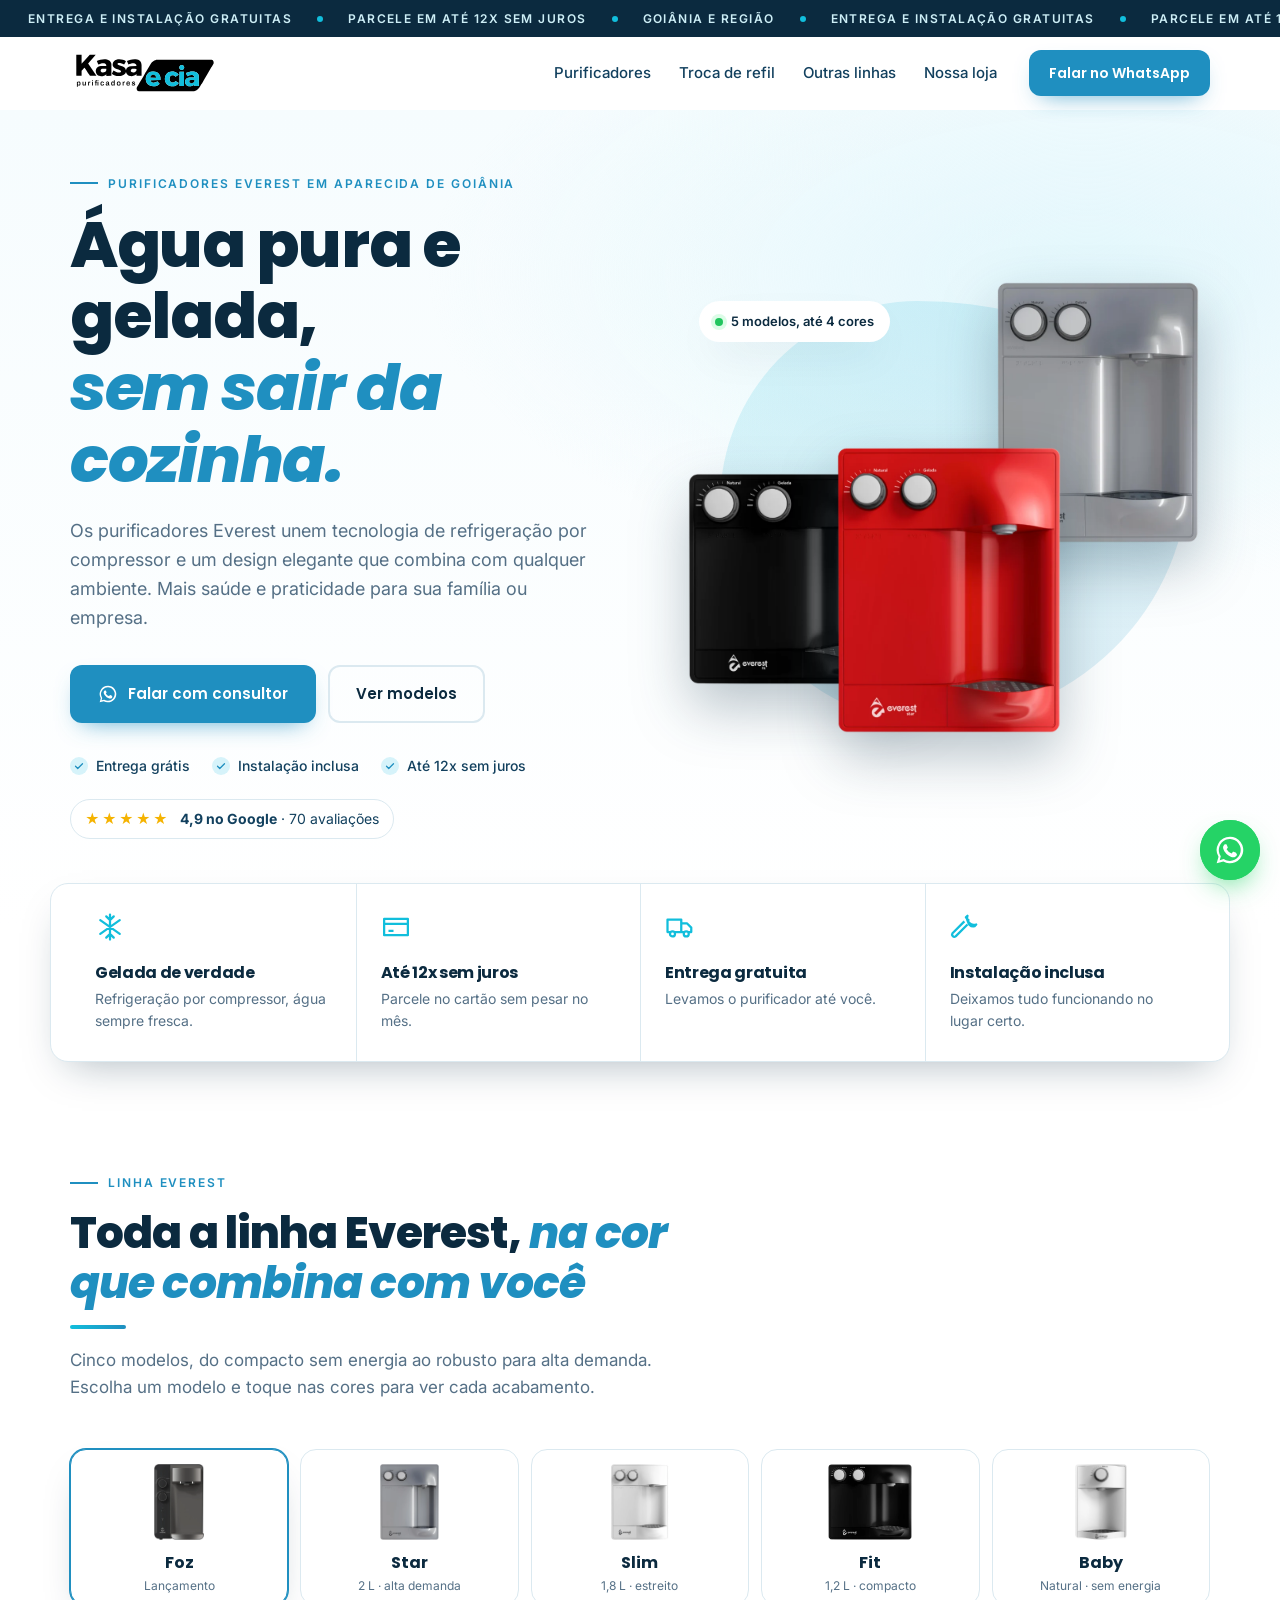
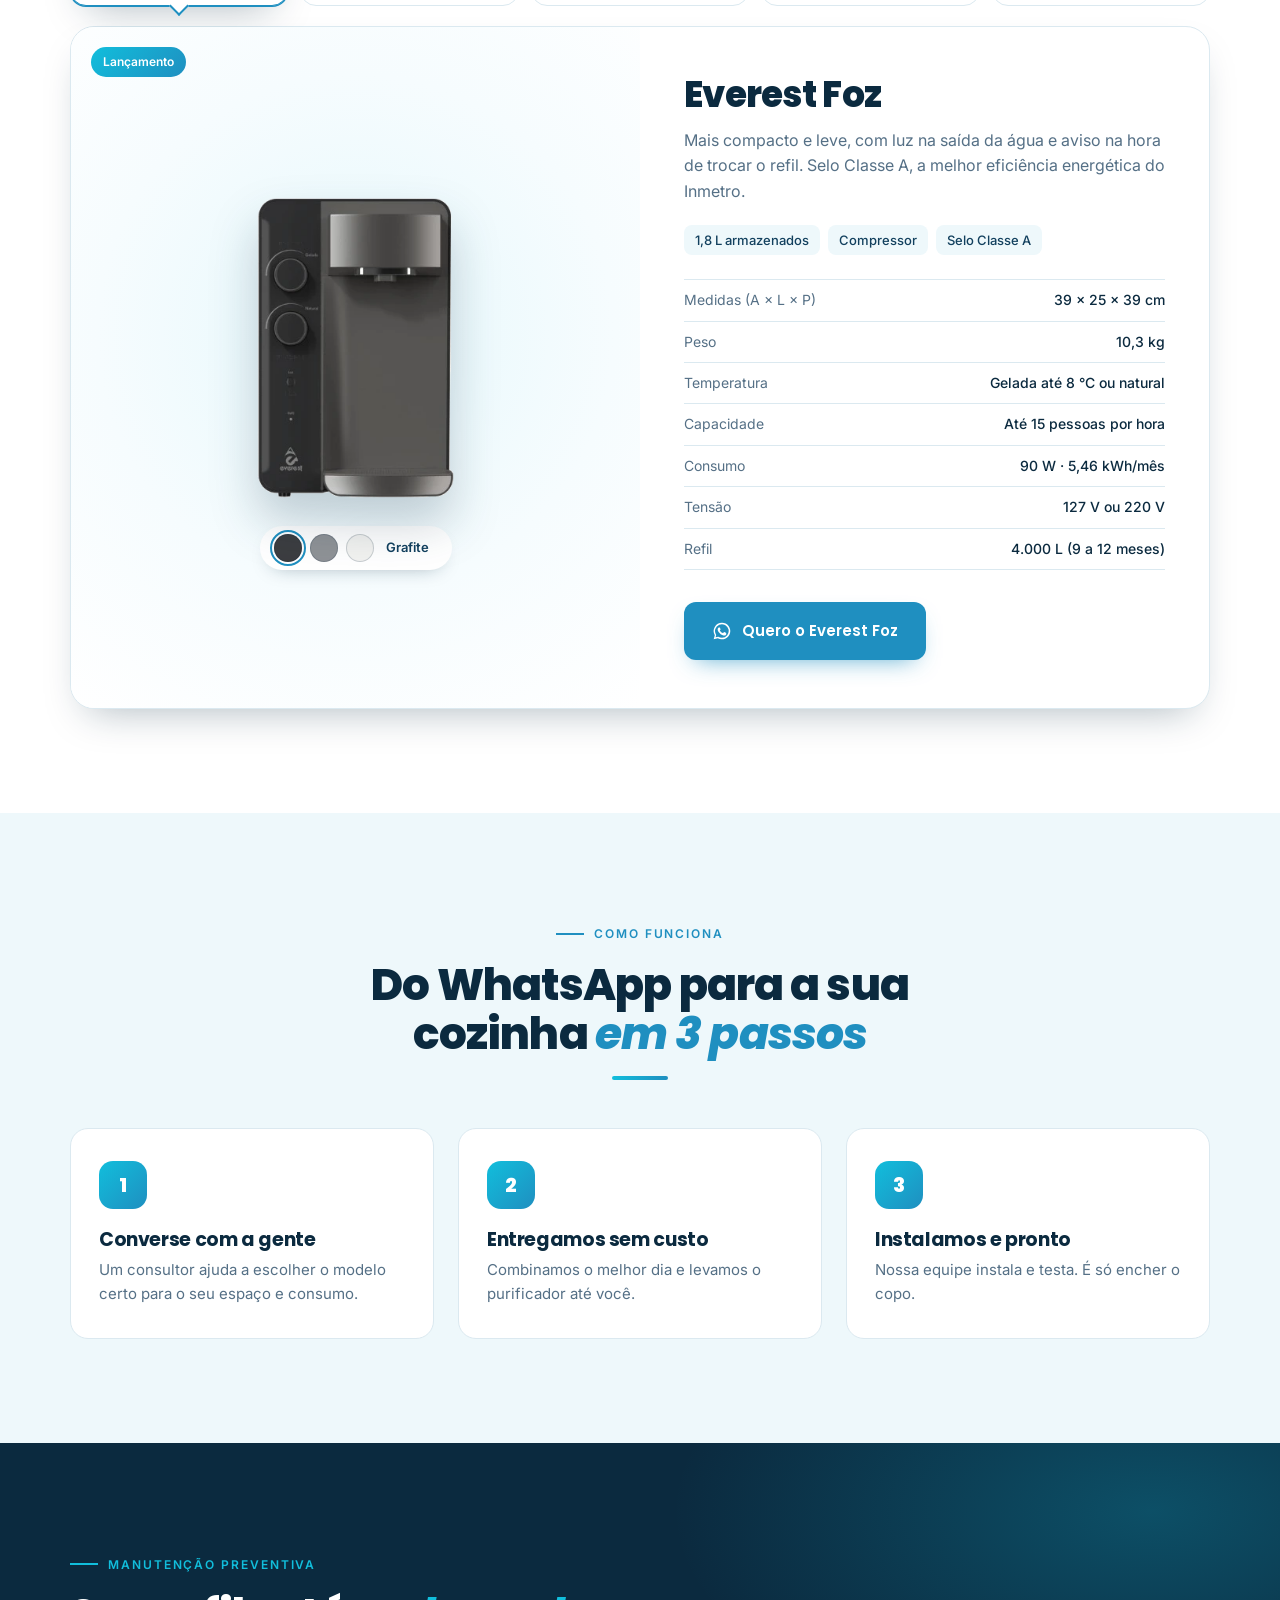
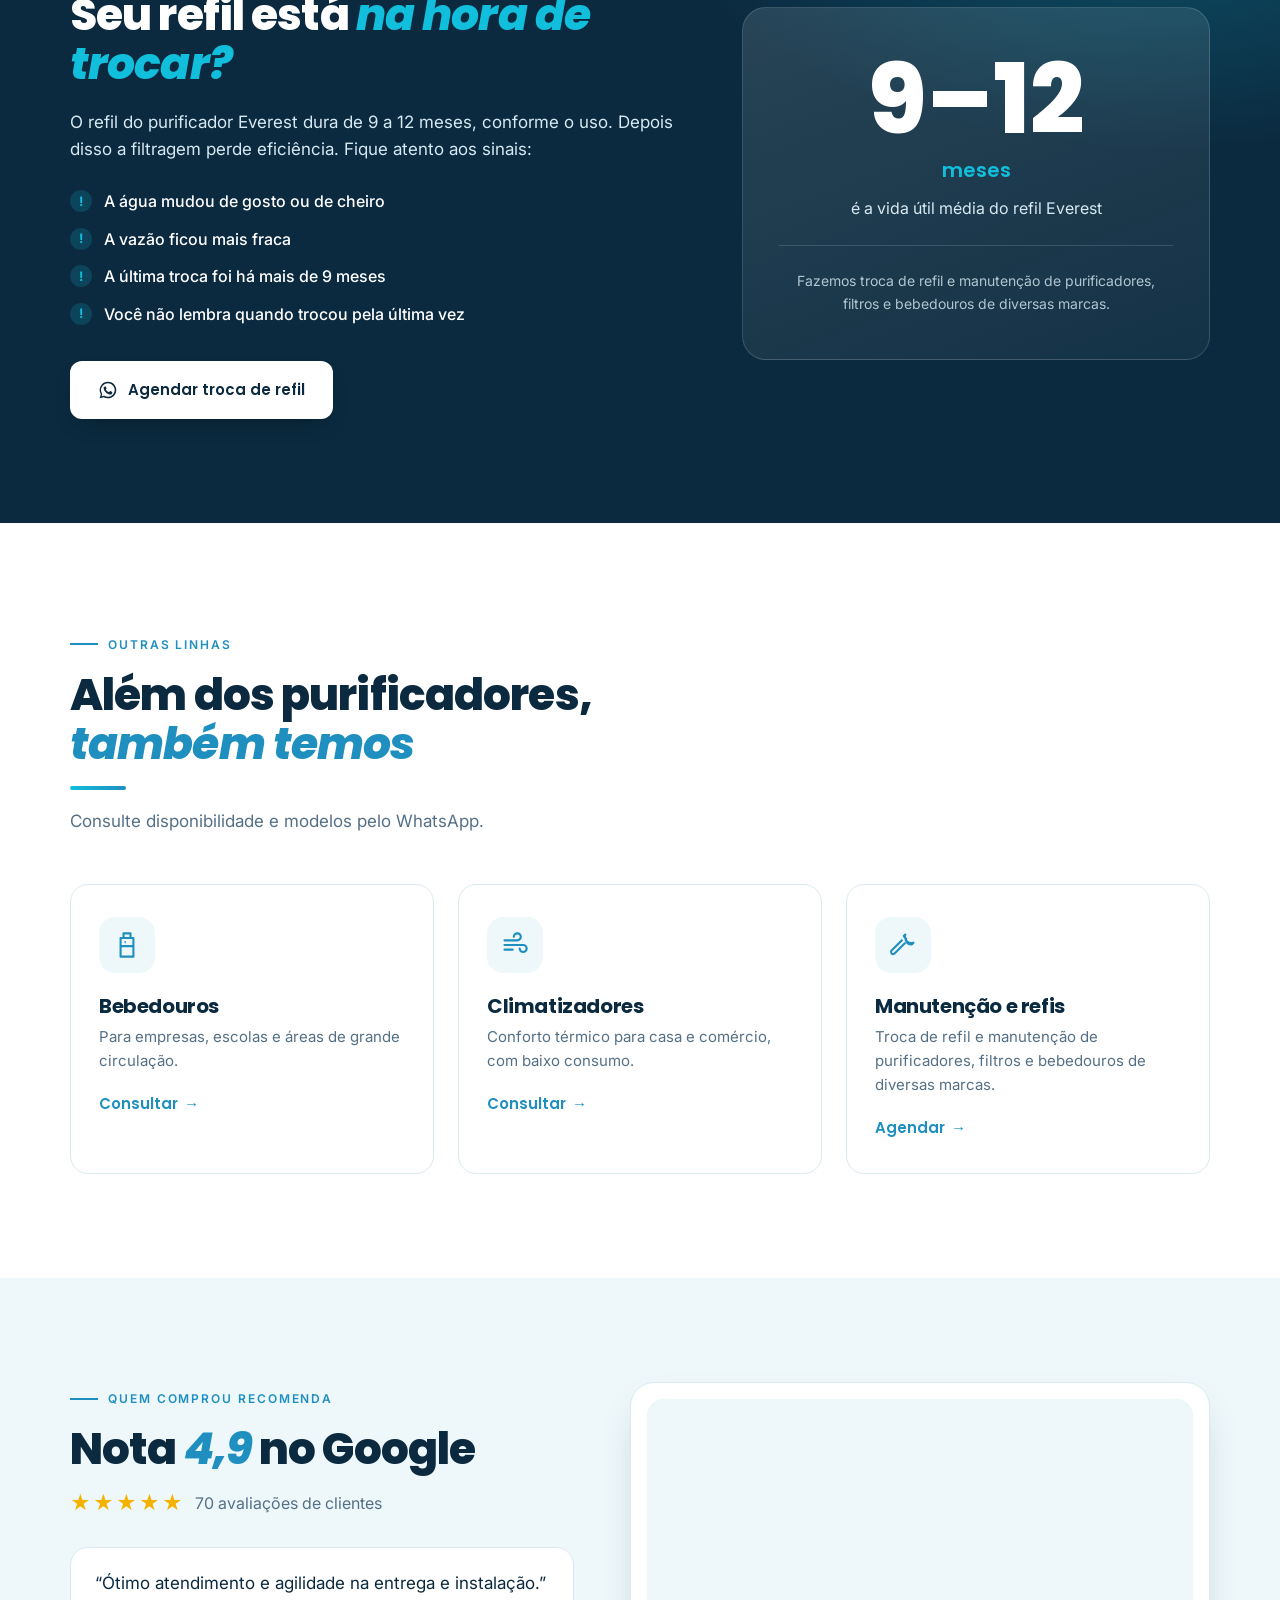
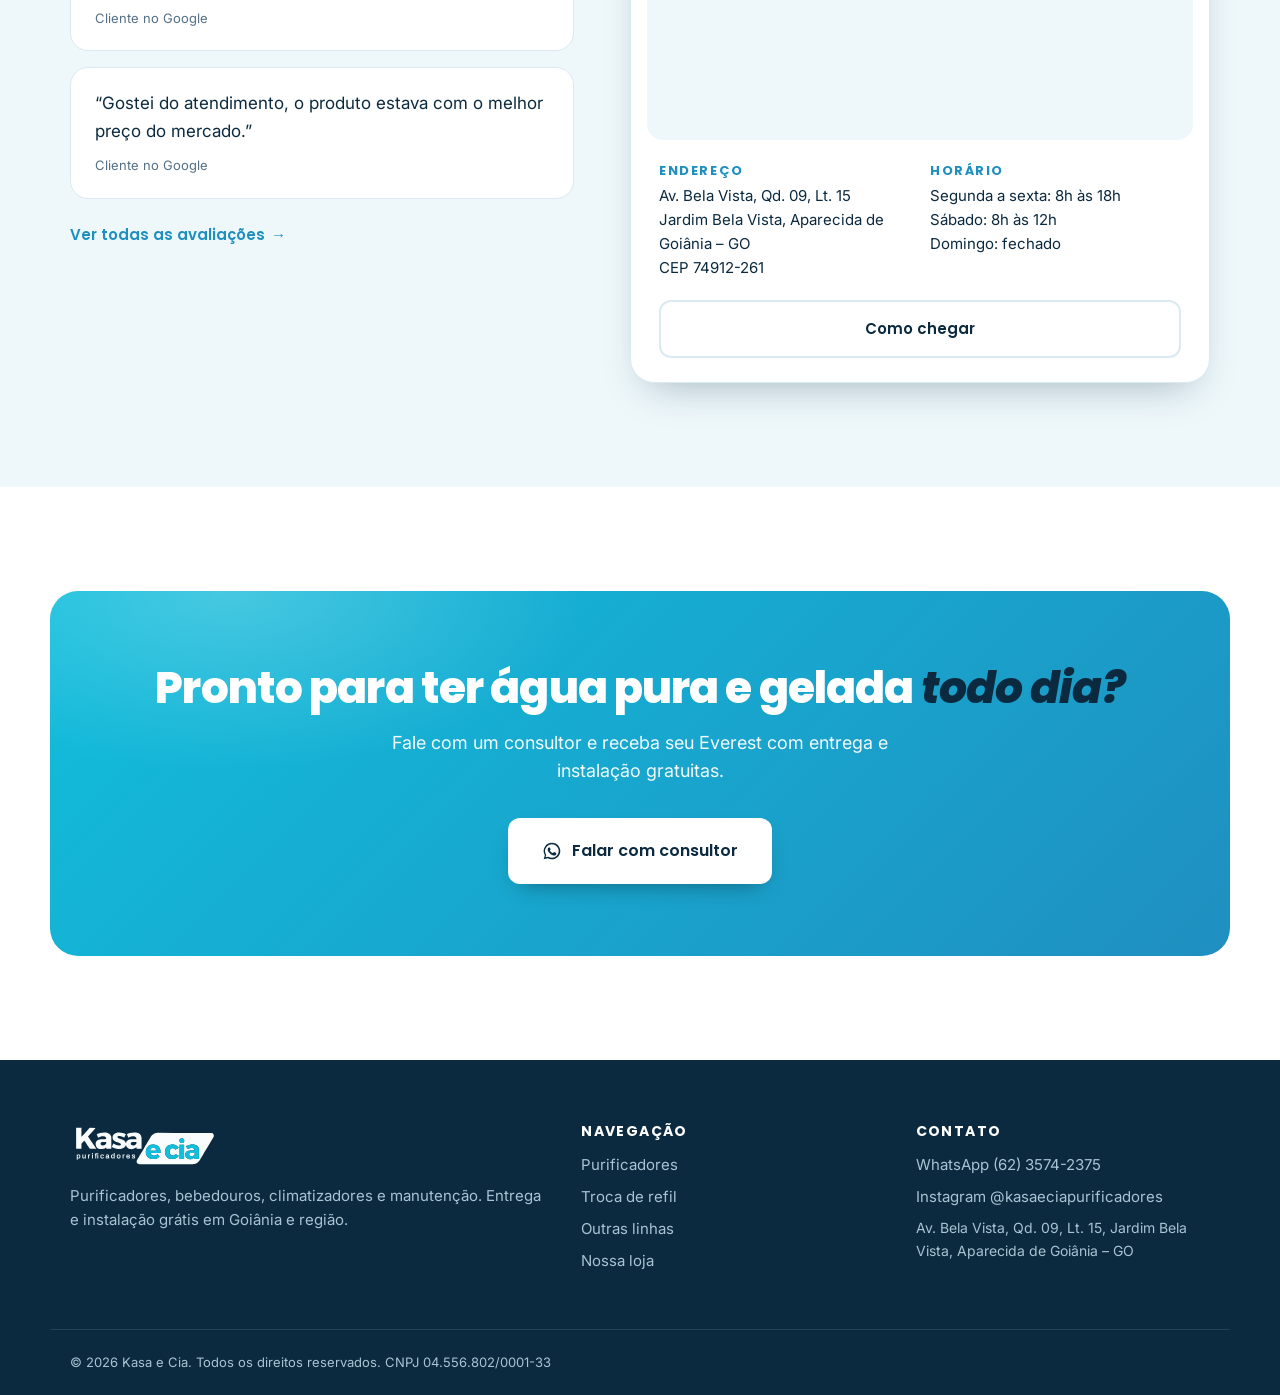
==== commit c1e88b2a: "Adiciona CNPJ no rodapé e nos dados estruturados Co-Authored-By: Claude Opus 5.5 <noreply@anthropic." ====
--- a/index.html
+++ b/index.html
@@ -25,6 +25,7 @@
     "url": "https://kasaecia.com/",
     "logo": "https://kasaecia.com/assets/img/cropped-Kasa-e-Cia-192x192.png",
     "telephone": "+55 62 3574-2375",
+    "taxID": "04.556.802/0001-33",
     "address": {
       "@type": "PostalAddress",
       "streetAddress": "Av. Bela Vista, Qd. 09, Lt. 15 - Jardim Bela Vista",
@@ -452,7 +453,7 @@
       </div>
     </div>
     <div class="container footer__bottom">
-      <p>© <span data-year>2026</span> Kasa e Cia. Todos os direitos reservados.</p>
+      <p>© <span data-year>2026</span> Kasa e Cia. Todos os direitos reservados. CNPJ 04.556.802/0001-33</p>
     </div>
   </footer>
 
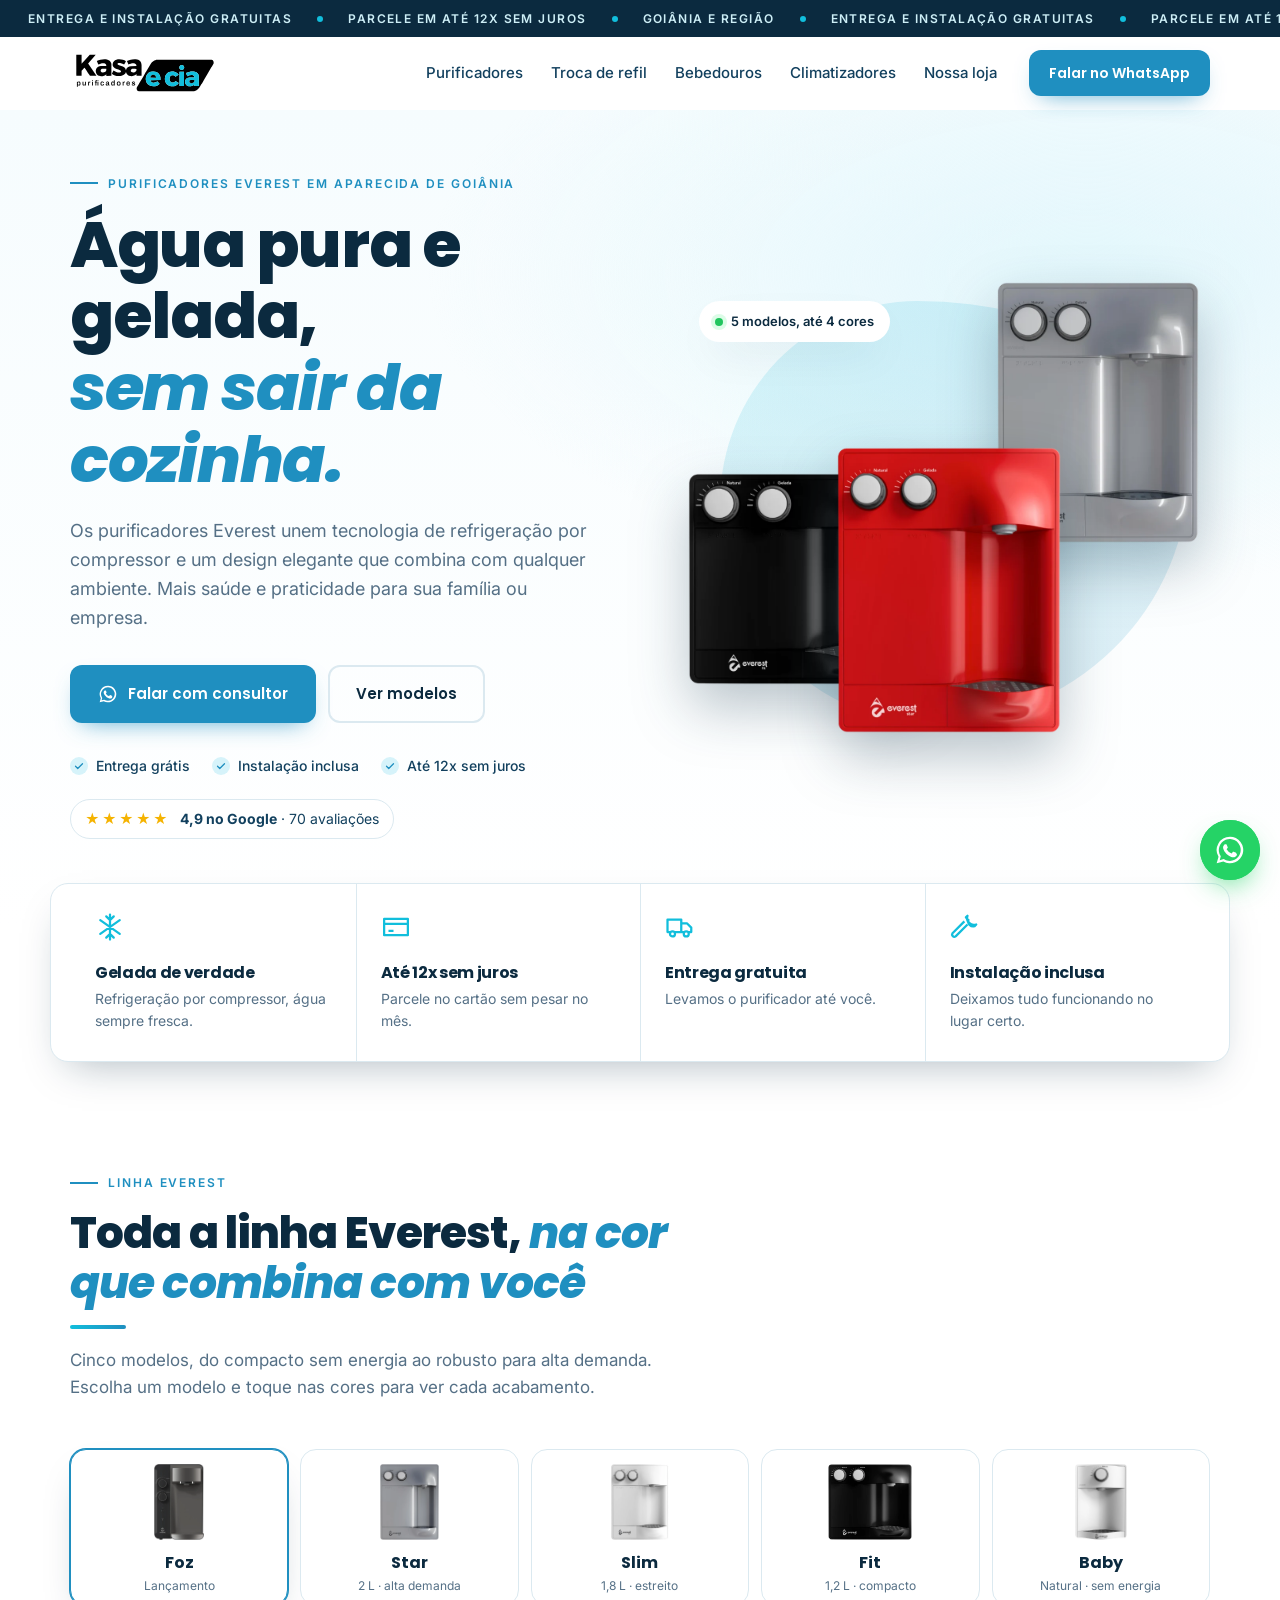
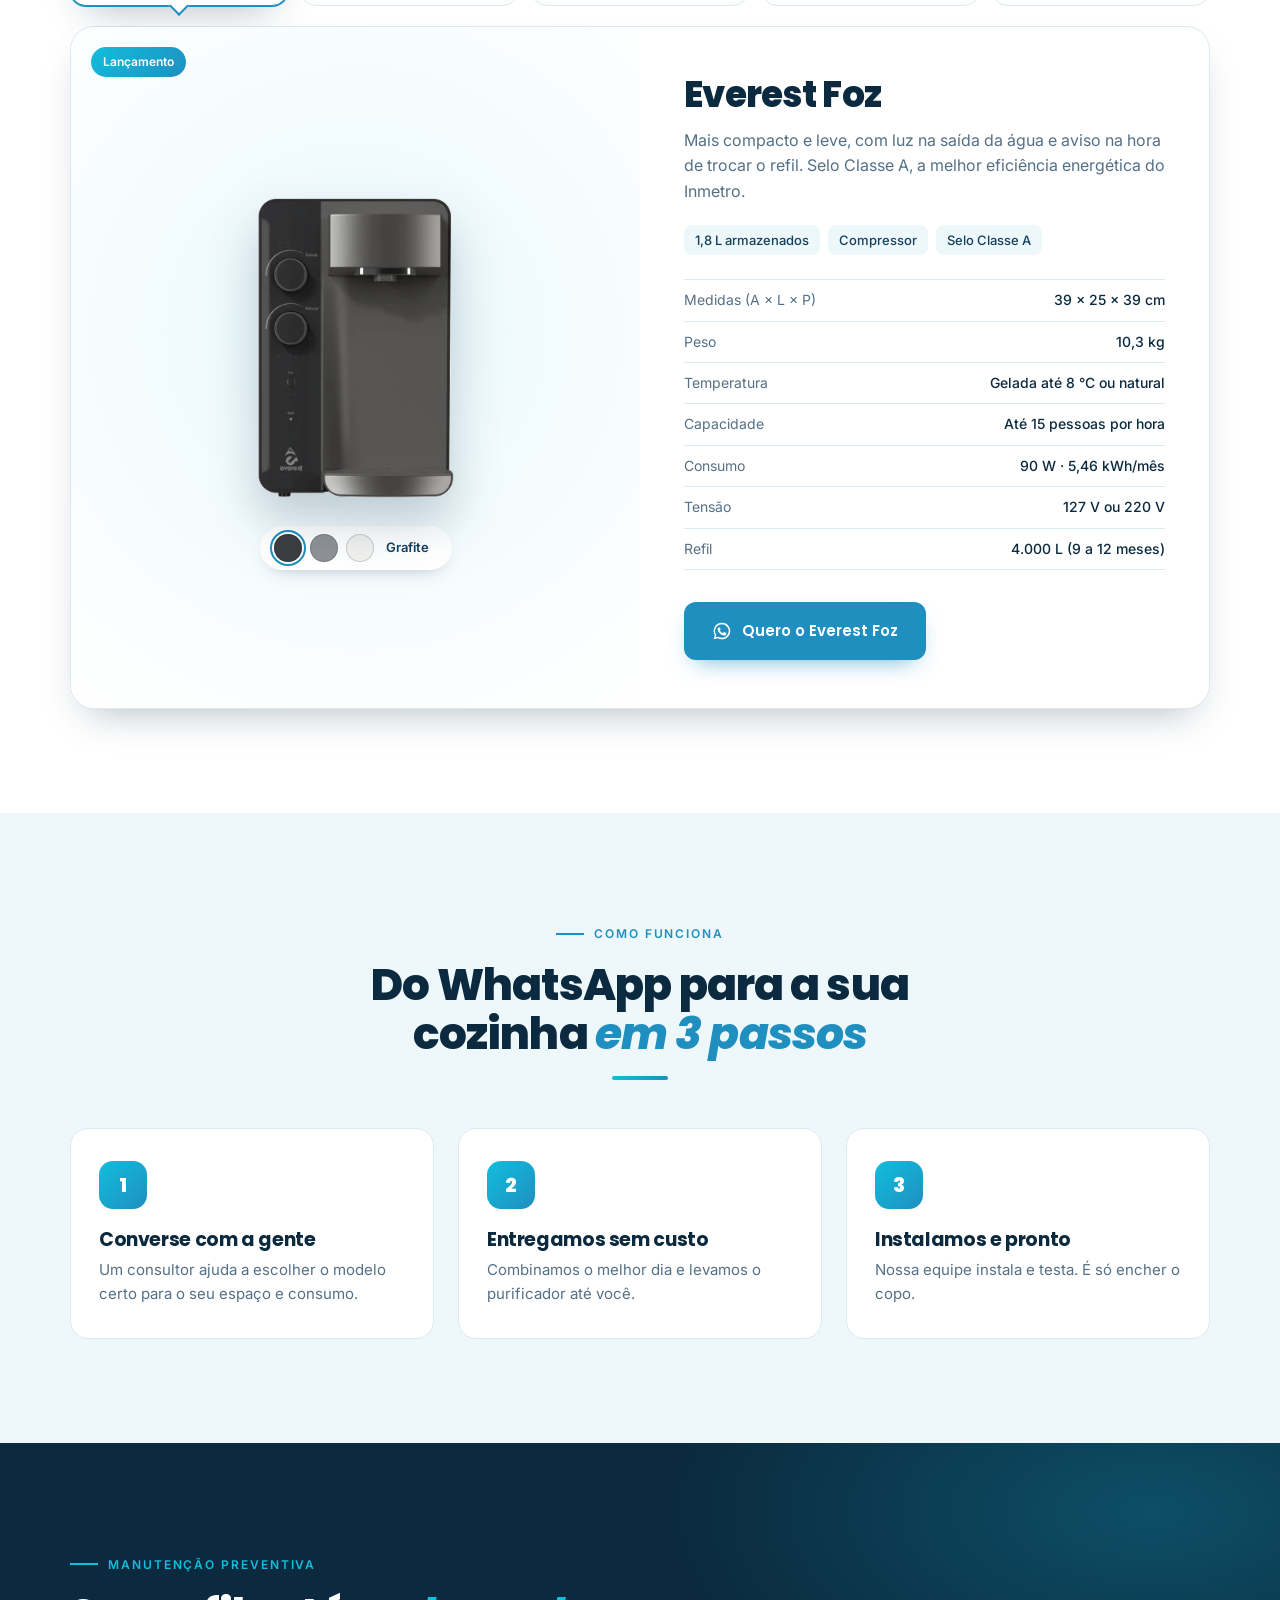
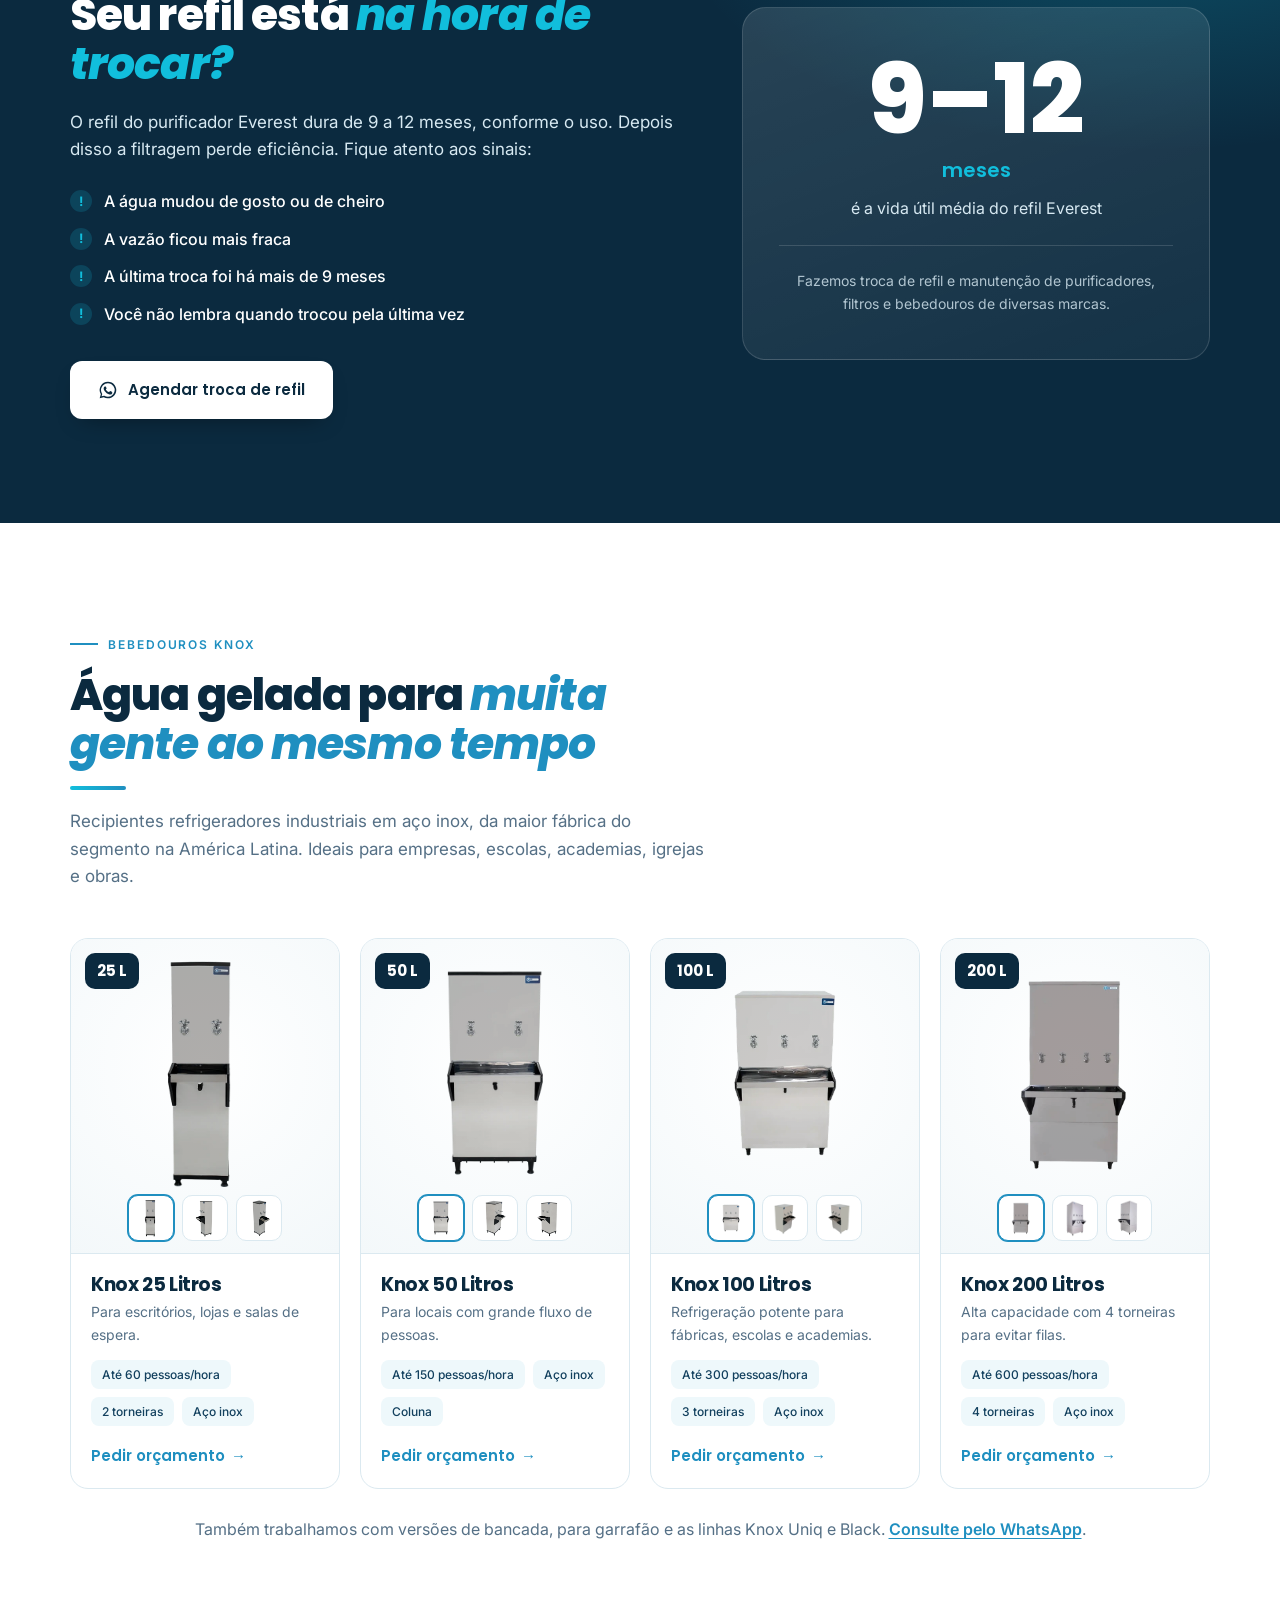
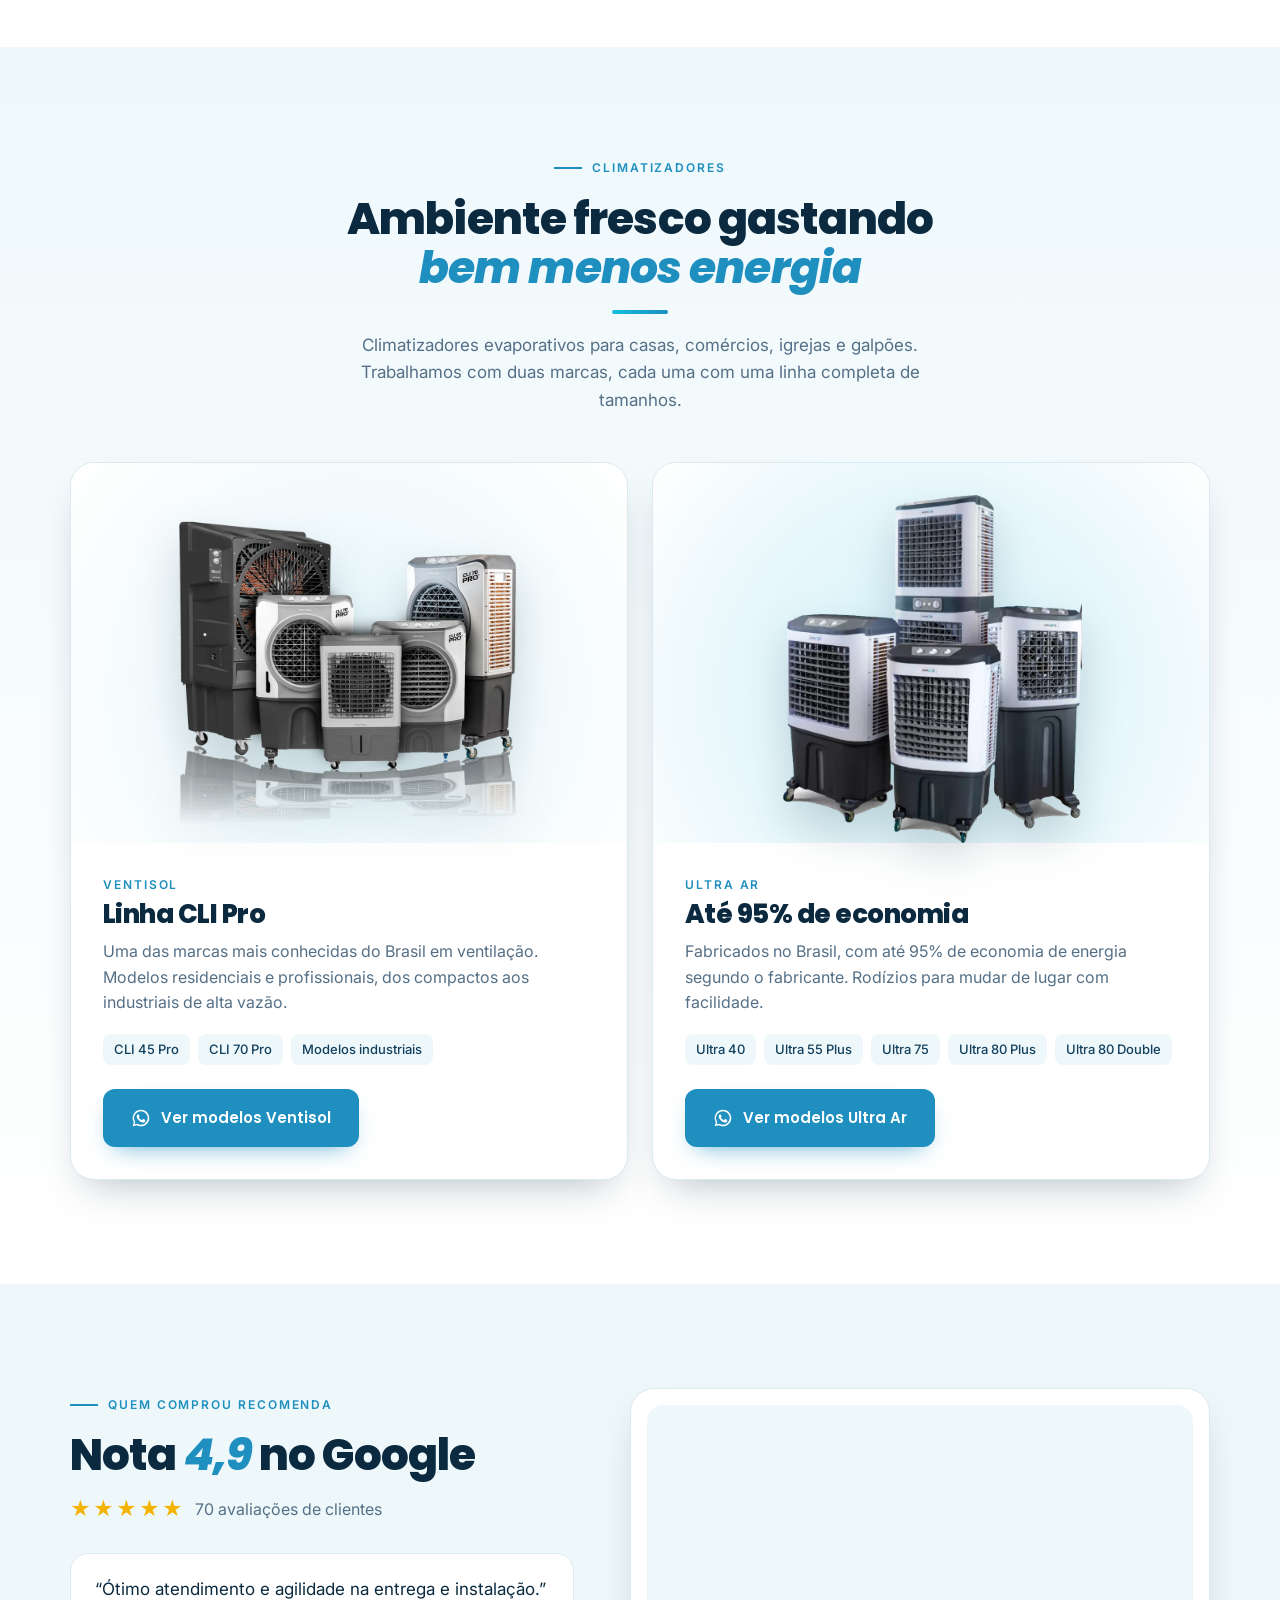
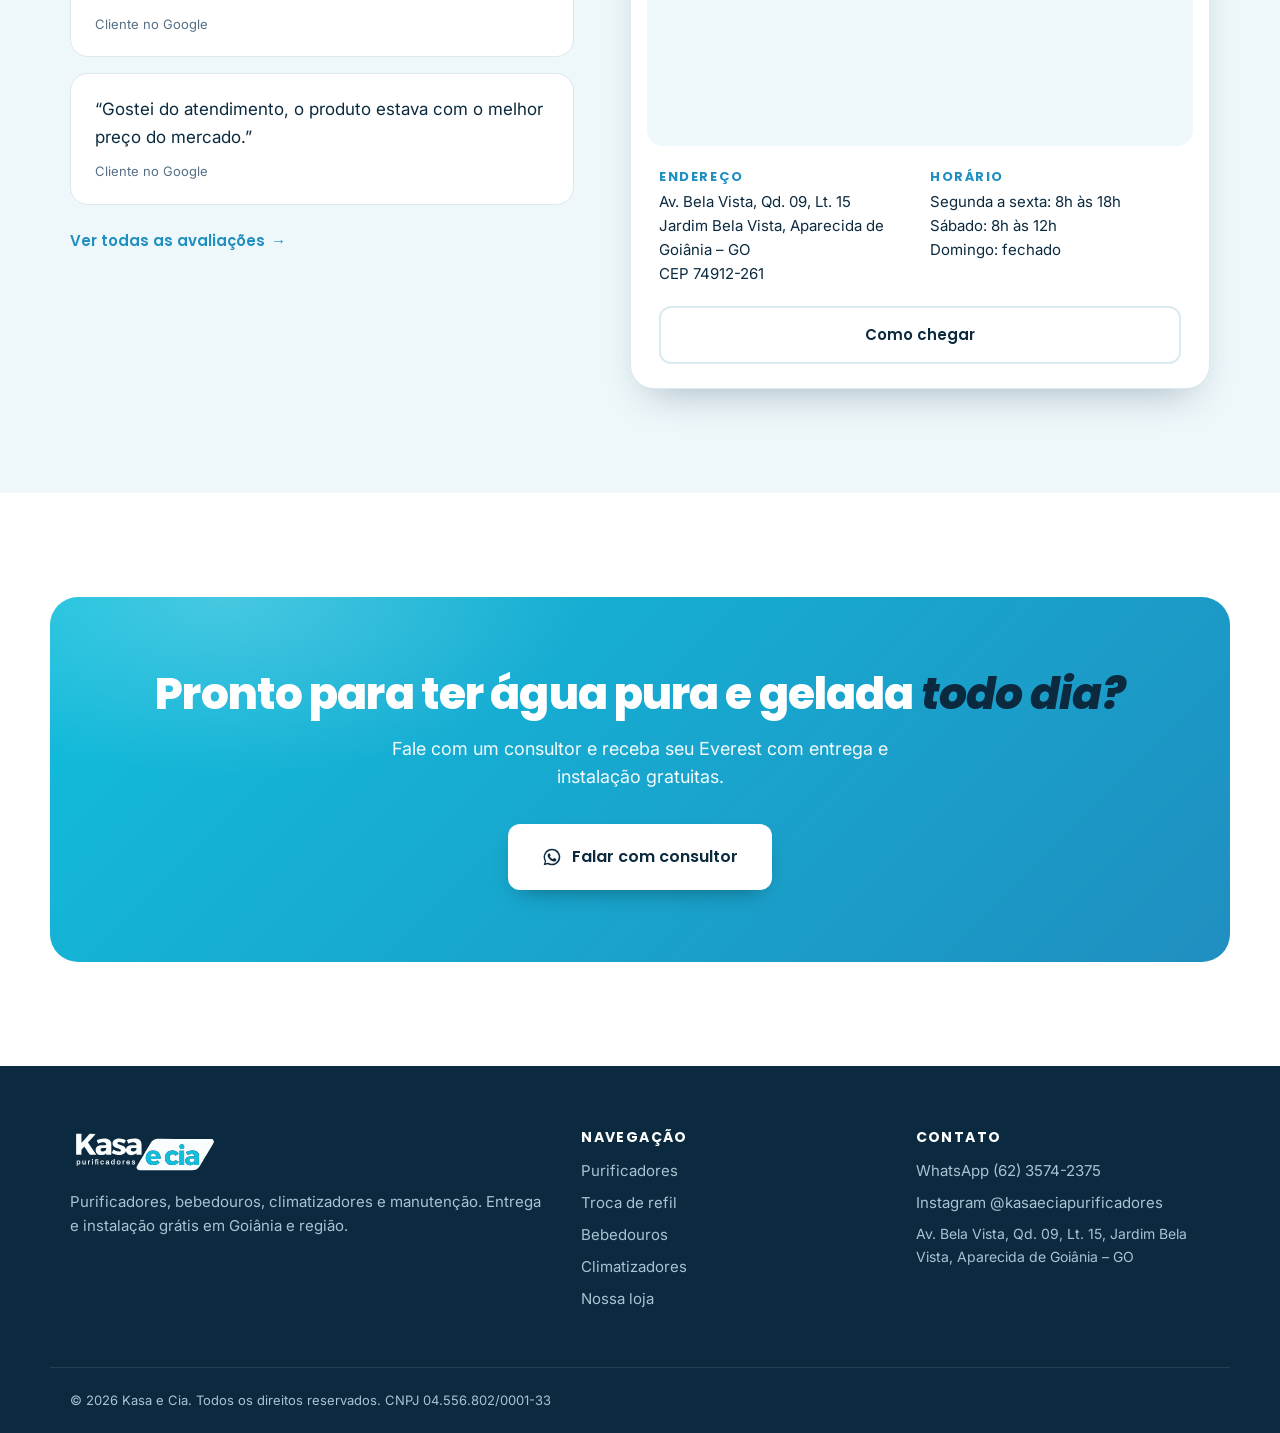
==== commit 01115aef: "Seções detalhadas de bebedouros Knox e climatizadores Ventisol e Ultra Ar Co-Authored-By: Claude Opu" ====
--- a/index.html
+++ b/index.html
@@ -60,7 +60,8 @@
       <nav class="nav" id="nav" aria-label="Principal">
         <a href="#modelos">Purificadores</a>
         <a href="#troca-filtro">Troca de refil</a>
-        <a href="#outras-linhas">Outras linhas</a>
+        <a href="#bebedouros">Bebedouros</a>
+        <a href="#climatizadores">Climatizadores</a>
         <a href="#loja">Nossa loja</a>
       </nav>
       <a class="btn btn--sm header__cta" data-wa="Olá! Vim pelo site e quero saber mais sobre os purificadores Everest." href="#">Falar no WhatsApp</a>
@@ -356,31 +357,121 @@
       </div>
     </section>
 
-    <section class="section lines" id="outras-linhas">
+    <section class="section coolers" id="bebedouros">
       <div class="container">
         <div class="section__head reveal">
-          <p class="eyebrow">Outras linhas</p>
-          <h2>Além dos purificadores, <em>também temos</em></h2>
-          <p>Consulte disponibilidade e modelos pelo WhatsApp.</p>
-        </div>
-        <div class="lines__grid">
-          <article class="line reveal">
-            <span class="line__icon"><svg viewBox="0 0 24 24" aria-hidden="true"><use href="#i-cooler"/></svg></span>
-            <h3>Bebedouros</h3>
-            <p>Para empresas, escolas e áreas de grande circulação.</p>
-            <a class="card__link" data-wa="Olá! Quero saber sobre os bebedouros." href="#">Consultar <span aria-hidden="true">→</span></a>
-          </article>
-          <article class="line reveal">
-            <span class="line__icon"><svg viewBox="0 0 24 24" aria-hidden="true"><use href="#i-wind"/></svg></span>
-            <h3>Climatizadores</h3>
-            <p>Conforto térmico para casa e comércio, com baixo consumo.</p>
-            <a class="card__link" data-wa="Olá! Quero saber sobre os climatizadores." href="#">Consultar <span aria-hidden="true">→</span></a>
-          </article>
-          <article class="line reveal">
-            <span class="line__icon"><svg viewBox="0 0 24 24" aria-hidden="true"><use href="#i-tool"/></svg></span>
-            <h3>Manutenção e refis</h3>
-            <p>Troca de refil e manutenção de purificadores, filtros e bebedouros de diversas marcas.</p>
-            <a class="card__link" data-wa="Olá! Preciso de manutenção ou troca de refil." href="#">Agendar <span aria-hidden="true">→</span></a>
+          <p class="eyebrow">Bebedouros Knox</p>
+          <h2>Água gelada para <em>muita gente ao mesmo tempo</em></h2>
+          <p>Recipientes refrigeradores industriais em aço inox, da maior fábrica do segmento na América Latina. Ideais para empresas, escolas, academias, igrejas e obras.</p>
+        </div>
+        <div class="coolers__grid">
+          <article class="cooler reveal" data-gallery>
+            <div class="cooler__media">
+              <span class="cooler__cap">25 L</span>
+              <img data-gallery-main src="assets/img/bebedouros/knox-25l-1.webp" alt="Bebedouro Knox 25 litros coluna inox" width="600" height="600" loading="lazy">
+              <div class="cooler__thumbs" role="group" aria-label="Ângulos do bebedouro 25 litros">
+                <button class="is-active" data-src="assets/img/bebedouros/knox-25l-1.webp" aria-label="Vista frontal"><img src="assets/img/bebedouros/knox-25l-1.webp" alt="" width="600" height="600" loading="lazy"></button>
+                <button data-src="assets/img/bebedouros/knox-25l-2.webp" aria-label="Vista lateral"><img src="assets/img/bebedouros/knox-25l-2.webp" alt="" width="600" height="600" loading="lazy"></button>
+                <button data-src="assets/img/bebedouros/knox-25l-3.webp" aria-label="Outra vista"><img src="assets/img/bebedouros/knox-25l-3.webp" alt="" width="600" height="600" loading="lazy"></button>
+              </div>
+            </div>
+            <div class="cooler__body">
+              <h3>Knox 25 Litros</h3>
+              <p>Para escritórios, lojas e salas de espera.</p>
+              <ul class="chips"><li>Até 60 pessoas/hora</li><li>2 torneiras</li><li>Aço inox</li></ul>
+              <a class="card__link" data-wa="Olá! Quero saber mais sobre o bebedouro Knox 25 litros." href="#">Pedir orçamento <span aria-hidden="true">→</span></a>
+            </div>
+          </article>
+
+          <article class="cooler reveal" data-gallery>
+            <div class="cooler__media">
+              <span class="cooler__cap">50 L</span>
+              <img data-gallery-main src="assets/img/bebedouros/knox-50l-1.webp" alt="Bebedouro Knox 50 litros coluna inox" width="600" height="600" loading="lazy">
+              <div class="cooler__thumbs" role="group" aria-label="Ângulos do bebedouro 50 litros">
+                <button class="is-active" data-src="assets/img/bebedouros/knox-50l-1.webp" aria-label="Vista frontal"><img src="assets/img/bebedouros/knox-50l-1.webp" alt="" width="600" height="600" loading="lazy"></button>
+                <button data-src="assets/img/bebedouros/knox-50l-2.webp" aria-label="Vista lateral"><img src="assets/img/bebedouros/knox-50l-2.webp" alt="" width="600" height="600" loading="lazy"></button>
+                <button data-src="assets/img/bebedouros/knox-50l-3.webp" aria-label="Outra vista"><img src="assets/img/bebedouros/knox-50l-3.webp" alt="" width="600" height="600" loading="lazy"></button>
+              </div>
+            </div>
+            <div class="cooler__body">
+              <h3>Knox 50 Litros</h3>
+              <p>Para locais com grande fluxo de pessoas.</p>
+              <ul class="chips"><li>Até 150 pessoas/hora</li><li>Aço inox</li><li>Coluna</li></ul>
+              <a class="card__link" data-wa="Olá! Quero saber mais sobre o bebedouro Knox 50 litros." href="#">Pedir orçamento <span aria-hidden="true">→</span></a>
+            </div>
+          </article>
+
+          <article class="cooler reveal" data-gallery>
+            <div class="cooler__media">
+              <span class="cooler__cap">100 L</span>
+              <img data-gallery-main src="assets/img/bebedouros/knox-100l-1.webp" alt="Bebedouro Knox 100 litros coluna inox" width="700" height="700" loading="lazy">
+              <div class="cooler__thumbs" role="group" aria-label="Ângulos do bebedouro 100 litros">
+                <button class="is-active" data-src="assets/img/bebedouros/knox-100l-1.webp" aria-label="Vista frontal"><img src="assets/img/bebedouros/knox-100l-1.webp" alt="" width="700" height="700" loading="lazy"></button>
+                <button data-src="assets/img/bebedouros/knox-100l-2.webp" aria-label="Vista lateral"><img src="assets/img/bebedouros/knox-100l-2.webp" alt="" width="700" height="700" loading="lazy"></button>
+                <button data-src="assets/img/bebedouros/knox-100l-3.webp" aria-label="Outra vista"><img src="assets/img/bebedouros/knox-100l-3.webp" alt="" width="700" height="700" loading="lazy"></button>
+              </div>
+            </div>
+            <div class="cooler__body">
+              <h3>Knox 100 Litros</h3>
+              <p>Refrigeração potente para fábricas, escolas e academias.</p>
+              <ul class="chips"><li>Até 300 pessoas/hora</li><li>3 torneiras</li><li>Aço inox</li></ul>
+              <a class="card__link" data-wa="Olá! Quero saber mais sobre o bebedouro Knox 100 litros." href="#">Pedir orçamento <span aria-hidden="true">→</span></a>
+            </div>
+          </article>
+
+          <article class="cooler reveal" data-gallery>
+            <div class="cooler__media">
+              <span class="cooler__cap">200 L</span>
+              <img data-gallery-main src="assets/img/bebedouros/knox-200l-1.webp" alt="Bebedouro Knox 200 litros coluna inox" width="700" height="700" loading="lazy">
+              <div class="cooler__thumbs" role="group" aria-label="Ângulos do bebedouro 200 litros">
+                <button class="is-active" data-src="assets/img/bebedouros/knox-200l-1.webp" aria-label="Vista frontal"><img src="assets/img/bebedouros/knox-200l-1.webp" alt="" width="700" height="700" loading="lazy"></button>
+                <button data-src="assets/img/bebedouros/knox-200l-2.webp" aria-label="Vista lateral"><img src="assets/img/bebedouros/knox-200l-2.webp" alt="" width="700" height="700" loading="lazy"></button>
+                <button data-src="assets/img/bebedouros/knox-200l-3.webp" aria-label="Outra vista"><img src="assets/img/bebedouros/knox-200l-3.webp" alt="" width="700" height="700" loading="lazy"></button>
+              </div>
+            </div>
+            <div class="cooler__body">
+              <h3>Knox 200 Litros</h3>
+              <p>Alta capacidade com 4 torneiras para evitar filas.</p>
+              <ul class="chips"><li>Até 600 pessoas/hora</li><li>4 torneiras</li><li>Aço inox</li></ul>
+              <a class="card__link" data-wa="Olá! Quero saber mais sobre o bebedouro Knox 200 litros." href="#">Pedir orçamento <span aria-hidden="true">→</span></a>
+            </div>
+          </article>
+        </div>
+        <p class="coolers__note reveal">Também trabalhamos com versões de bancada, para garrafão e as linhas Knox Uniq e Black. <a data-wa="Olá! Quero conhecer outras versões de bebedouros Knox." href="#">Consulte pelo WhatsApp</a>.</p>
+      </div>
+    </section>
+
+    <section class="section climate" id="climatizadores">
+      <div class="container">
+        <div class="section__head section__head--center reveal">
+          <p class="eyebrow">Climatizadores</p>
+          <h2>Ambiente fresco gastando <em>bem menos energia</em></h2>
+          <p>Climatizadores evaporativos para casas, comércios, igrejas e galpões. Trabalhamos com duas marcas, cada uma com uma linha completa de tamanhos.</p>
+        </div>
+        <div class="climate__grid">
+          <article class="brand reveal">
+            <div class="brand__media">
+              <img src="assets/img/climatizadores/ventisol-familia.webp" alt="Linha de climatizadores Ventisol" width="900" height="900" loading="lazy">
+            </div>
+            <div class="brand__body">
+              <p class="brand__name">Ventisol</p>
+              <h3>Linha CLI Pro</h3>
+              <p>Uma das marcas mais conhecidas do Brasil em ventilação. Modelos residenciais e profissionais, dos compactos aos industriais de alta vazão.</p>
+              <ul class="chips"><li>CLI 45 Pro</li><li>CLI 70 Pro</li><li>Modelos industriais</li></ul>
+              <a class="btn" data-wa="Olá! Quero saber mais sobre os climatizadores Ventisol." href="#"><svg viewBox="0 0 24 24" aria-hidden="true"><use href="#i-wa"/></svg>Ver modelos Ventisol</a>
+            </div>
+          </article>
+          <article class="brand brand--alt reveal">
+            <div class="brand__media">
+              <img src="assets/img/climatizadores/ultraar-familia.webp" alt="Linha de climatizadores Ultra Ar" width="747" height="858" loading="lazy">
+            </div>
+            <div class="brand__body">
+              <p class="brand__name">Ultra Ar</p>
+              <h3>Até 95% de economia</h3>
+              <p>Fabricados no Brasil, com até 95% de economia de energia segundo o fabricante. Rodízios para mudar de lugar com facilidade.</p>
+              <ul class="chips"><li>Ultra 40</li><li>Ultra 55 Plus</li><li>Ultra 75</li><li>Ultra 80 Plus</li><li>Ultra 80 Double</li></ul>
+              <a class="btn" data-wa="Olá! Quero saber mais sobre os climatizadores Ultra Ar." href="#"><svg viewBox="0 0 24 24" aria-hidden="true"><use href="#i-wa"/></svg>Ver modelos Ultra Ar</a>
+            </div>
           </article>
         </div>
       </div>
@@ -442,7 +533,8 @@
         <h4>Navegação</h4>
         <a href="#modelos">Purificadores</a>
         <a href="#troca-filtro">Troca de refil</a>
-        <a href="#outras-linhas">Outras linhas</a>
+        <a href="#bebedouros">Bebedouros</a>
+        <a href="#climatizadores">Climatizadores</a>
         <a href="#loja">Nossa loja</a>
       </div>
       <div>
--- a/styles.css
+++ b/styles.css
@@ -192,14 +192,42 @@
 .maint__card hr { border: 0; height: 1px; margin: 24px 0; background: rgba(255,255,255,.14); }
 .maint__small { font-size: 14px; opacity: .8; }
 
-/* Other lines */
-.lines__grid { display: grid; grid-template-columns: repeat(3, 1fr); gap: 24px; }
-.line { padding: 32px 28px; border-radius: var(--radius); border: 1px solid var(--line); transition: border-color .3s, transform .3s, box-shadow .3s; }
-.line:hover { border-color: var(--cyan-2); transform: translateY(-4px); box-shadow: var(--shadow); }
-.line__icon { display: grid; place-items: center; width: 56px; height: 56px; margin-bottom: 22px; border-radius: 16px; background: var(--soft); color: var(--blue); }
-.line__icon svg { width: 28px; height: 28px; }
-.line h3 { font-size: 20px; font-weight: 700; }
-.line p { margin: 8px 0 18px; color: var(--muted); font-size: 15px; }
+/* Bebedouros */
+.coolers__grid { display: grid; grid-template-columns: repeat(4, 1fr); gap: 20px; }
+.cooler { display: flex; flex-direction: column; border: 1px solid var(--line); border-radius: var(--radius); overflow: hidden; background: var(--white); transition: border-color .3s, transform .3s, box-shadow .3s; }
+.cooler:hover { border-color: var(--cyan-2); transform: translateY(-4px); box-shadow: var(--shadow); }
+.cooler__media { position: relative; padding: 16px 16px 12px; background: radial-gradient(circle at 50% 40%, #fff 0%, #f3f8fa 100%); border-bottom: 1px solid var(--line); }
+.cooler__media > img { width: 100%; aspect-ratio: 1; object-fit: contain; mix-blend-mode: multiply; transition: opacity .2s; }
+.cooler__media > img.is-swapping { opacity: 0; }
+.cooler__cap { position: absolute; top: 14px; left: 14px; z-index: 1; padding: 6px 12px; border-radius: 10px; background: var(--navy); color: var(--white); font-family: Poppins, sans-serif; font-weight: 700; font-size: 15px; }
+.cooler__thumbs { display: flex; justify-content: center; gap: 8px; margin-top: 4px; }
+.cooler__thumbs button { width: 46px; height: 46px; padding: 3px; border: 1px solid var(--line); border-radius: 10px; background: var(--white); cursor: pointer; transition: border-color .2s; }
+.cooler__thumbs button img { width: 100%; height: 100%; object-fit: contain; }
+.cooler__thumbs button:hover { border-color: var(--cyan-2); }
+.cooler__thumbs button.is-active { border-color: var(--blue); box-shadow: 0 0 0 1px var(--blue); }
+.cooler__body { display: flex; flex-direction: column; flex: 1; padding: 20px; }
+.cooler__body h3 { font-size: 19px; font-weight: 700; }
+.cooler__body p { margin-top: 6px; color: var(--muted); font-size: 14px; }
+.cooler__body .chips { margin: 14px 0 18px; }
+.cooler__body .chips li { font-size: 12px; }
+.cooler__body .card__link { margin-top: auto; }
+.coolers__note { margin-top: 28px; text-align: center; color: var(--muted); }
+.coolers__note a { color: var(--blue); font-weight: 600; text-decoration: underline; text-underline-offset: 3px; }
+
+/* Climatizadores */
+.climate { background: linear-gradient(180deg, var(--soft), #fff); }
+.climate__grid { display: grid; grid-template-columns: 1fr 1fr; gap: 24px; }
+.brand { display: flex; flex-direction: column; border-radius: 24px; overflow: hidden; background: var(--white); border: 1px solid var(--line); box-shadow: var(--shadow); }
+.brand__media { display: flex; align-items: flex-end; justify-content: center; height: 380px; padding: 32px 32px 0; background: radial-gradient(circle at 50% 60%, #e3f6fb 0%, #f5fbfd 60%, #fff 100%); }
+.brand--alt .brand__media { background: radial-gradient(circle at 50% 60%, #d3f2fa 0%, #eaf8fc 60%, #fff 100%); }
+.brand__media img { max-width: 100%; max-height: 100%; width: auto; height: 100%; object-fit: contain; filter: drop-shadow(0 20px 22px rgba(11,42,63,.18)); transition: transform .5s; }
+.brand:hover .brand__media img { transform: scale(1.03); }
+.brand__body { display: flex; flex-direction: column; flex: 1; padding: 32px; }
+.brand__name { font-size: 12px; font-weight: 600; letter-spacing: .16em; text-transform: uppercase; color: var(--blue); }
+.brand__body h3 { margin-top: 6px; font-size: 26px; font-weight: 800; }
+.brand__body > p:not(.brand__name) { margin-top: 10px; color: var(--muted); }
+.brand__body .chips { margin: 18px 0 24px; }
+.brand__body .btn { align-self: flex-start; margin-top: auto; }
 
 /* Nota no Google e loja */
 .rating { display: inline-flex; align-items: center; gap: 10px; margin-top: 22px; padding: 8px 14px; border-radius: 999px; background: var(--white); border: 1px solid var(--line); font-size: 14px; color: var(--navy-2); transition: border-color .2s; }
@@ -267,7 +295,12 @@
   .features__grid { grid-template-columns: repeat(2, 1fr); }
   .feature:nth-child(3) { border-left: 0; }
   .feature:nth-child(n+3) { border-top: 1px solid var(--line); }
-  .steps__list, .lines__grid { grid-template-columns: 1fr; }
+  .steps__list { grid-template-columns: 1fr; }
+  .coolers__grid { grid-template-columns: repeat(2, 1fr); }
+  .climate__grid { grid-template-columns: 1fr; }
+  .brand__media { height: 300px; }
+  .brand__body { padding: 24px; }
+  .brand__body .btn { align-self: stretch; }
   .maint__grid { grid-template-columns: 1fr; gap: 40px; }
   .store__grid { grid-template-columns: 1fr; gap: 40px; }
   .panel { grid-template-columns: 1fr; }
@@ -291,6 +324,14 @@
   .feature { display: grid; grid-template-columns: 36px 1fr; column-gap: 14px; padding: 20px; }
   .feature svg { grid-row: span 2; margin: 0; }
   .store__details { grid-template-columns: 1fr; }
+  .coolers__grid { grid-template-columns: 1fr; gap: 14px; }
+  .cooler { flex-direction: row; }
+  .cooler__media { flex: 0 0 44%; padding: 40px 8px 10px; border-bottom: 0; border-right: 1px solid var(--line); }
+  .cooler__cap { top: 10px; left: 10px; padding: 4px 10px; font-size: 14px; }
+  .cooler__thumbs { gap: 4px; }
+  .cooler__thumbs button { width: 36px; height: 36px; padding: 2px; border-radius: 8px; }
+  .cooler__body { padding: 16px; }
+  .cooler__body .chips { margin: 10px 0 14px; gap: 6px; }
   .cta { padding: 76px 0; }
   .cta__inner { padding: 52px 24px; }
   .footer__grid { grid-template-columns: 1fr; }
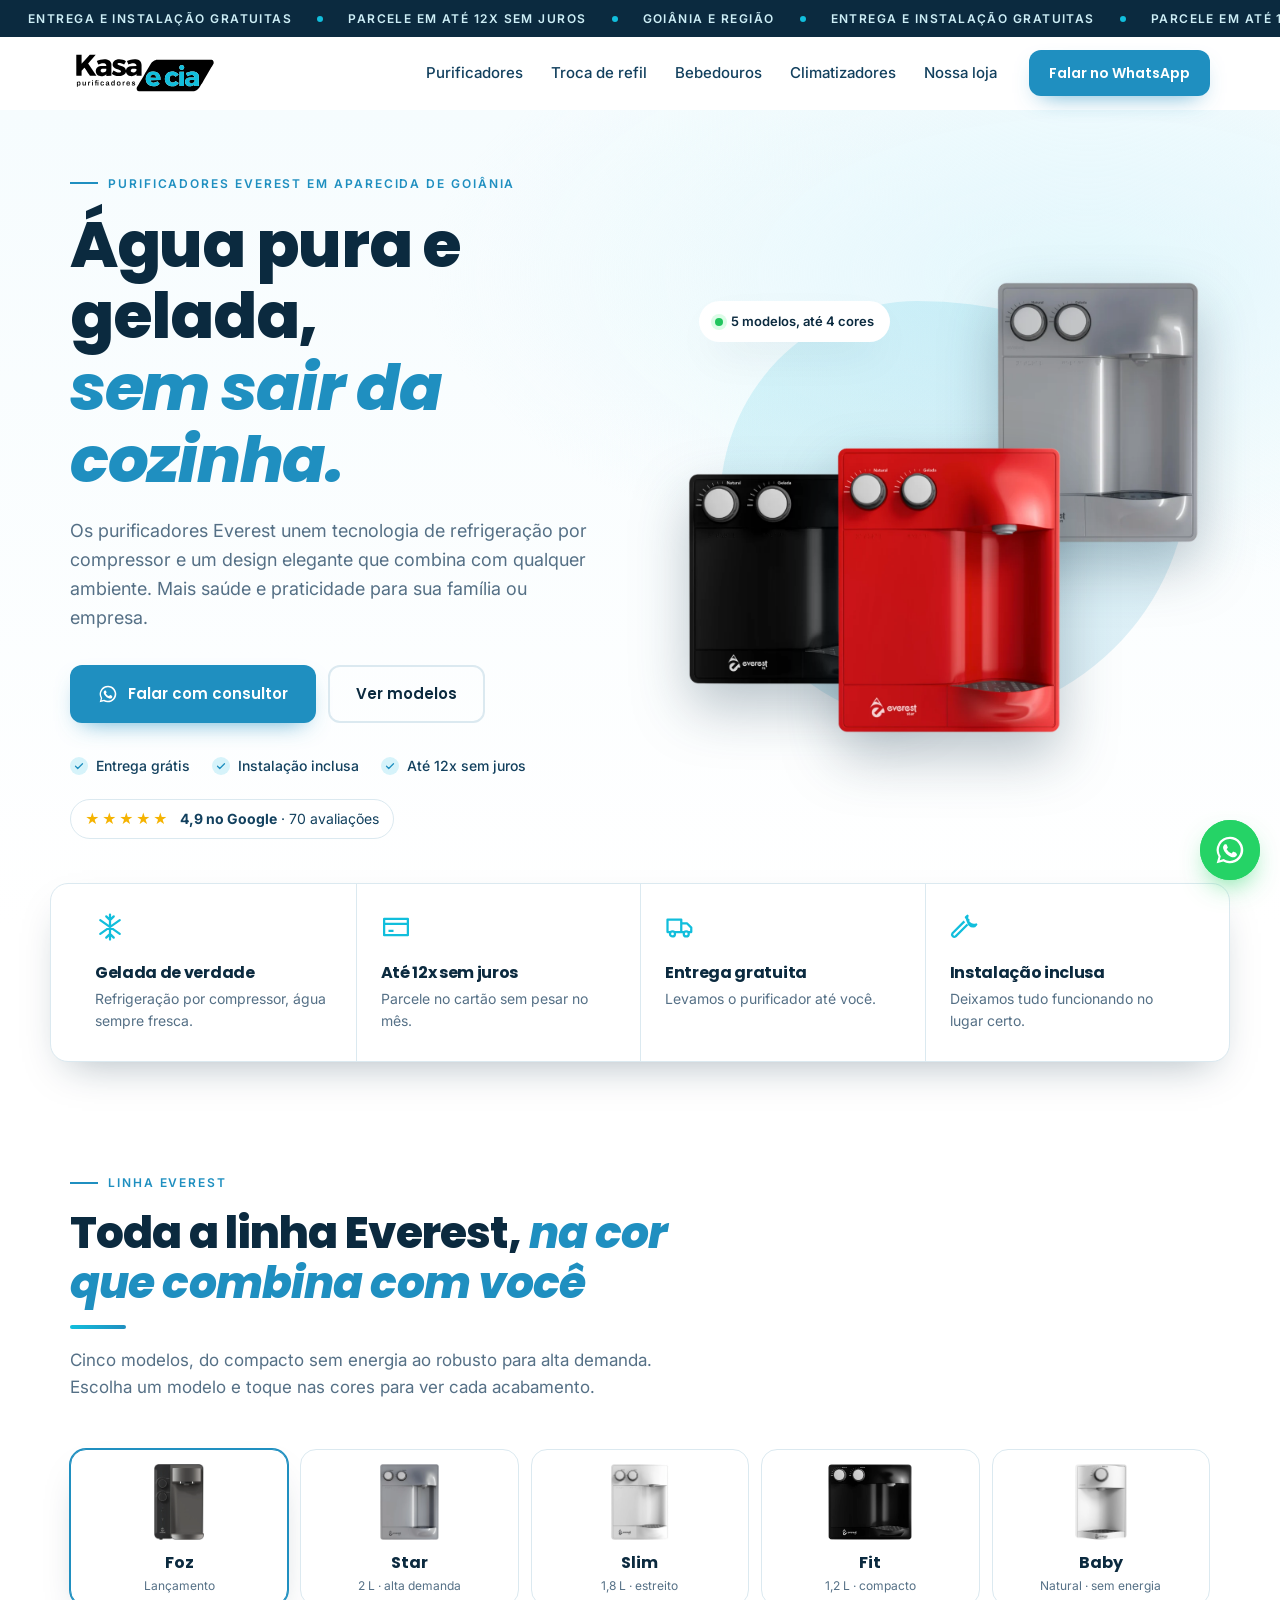
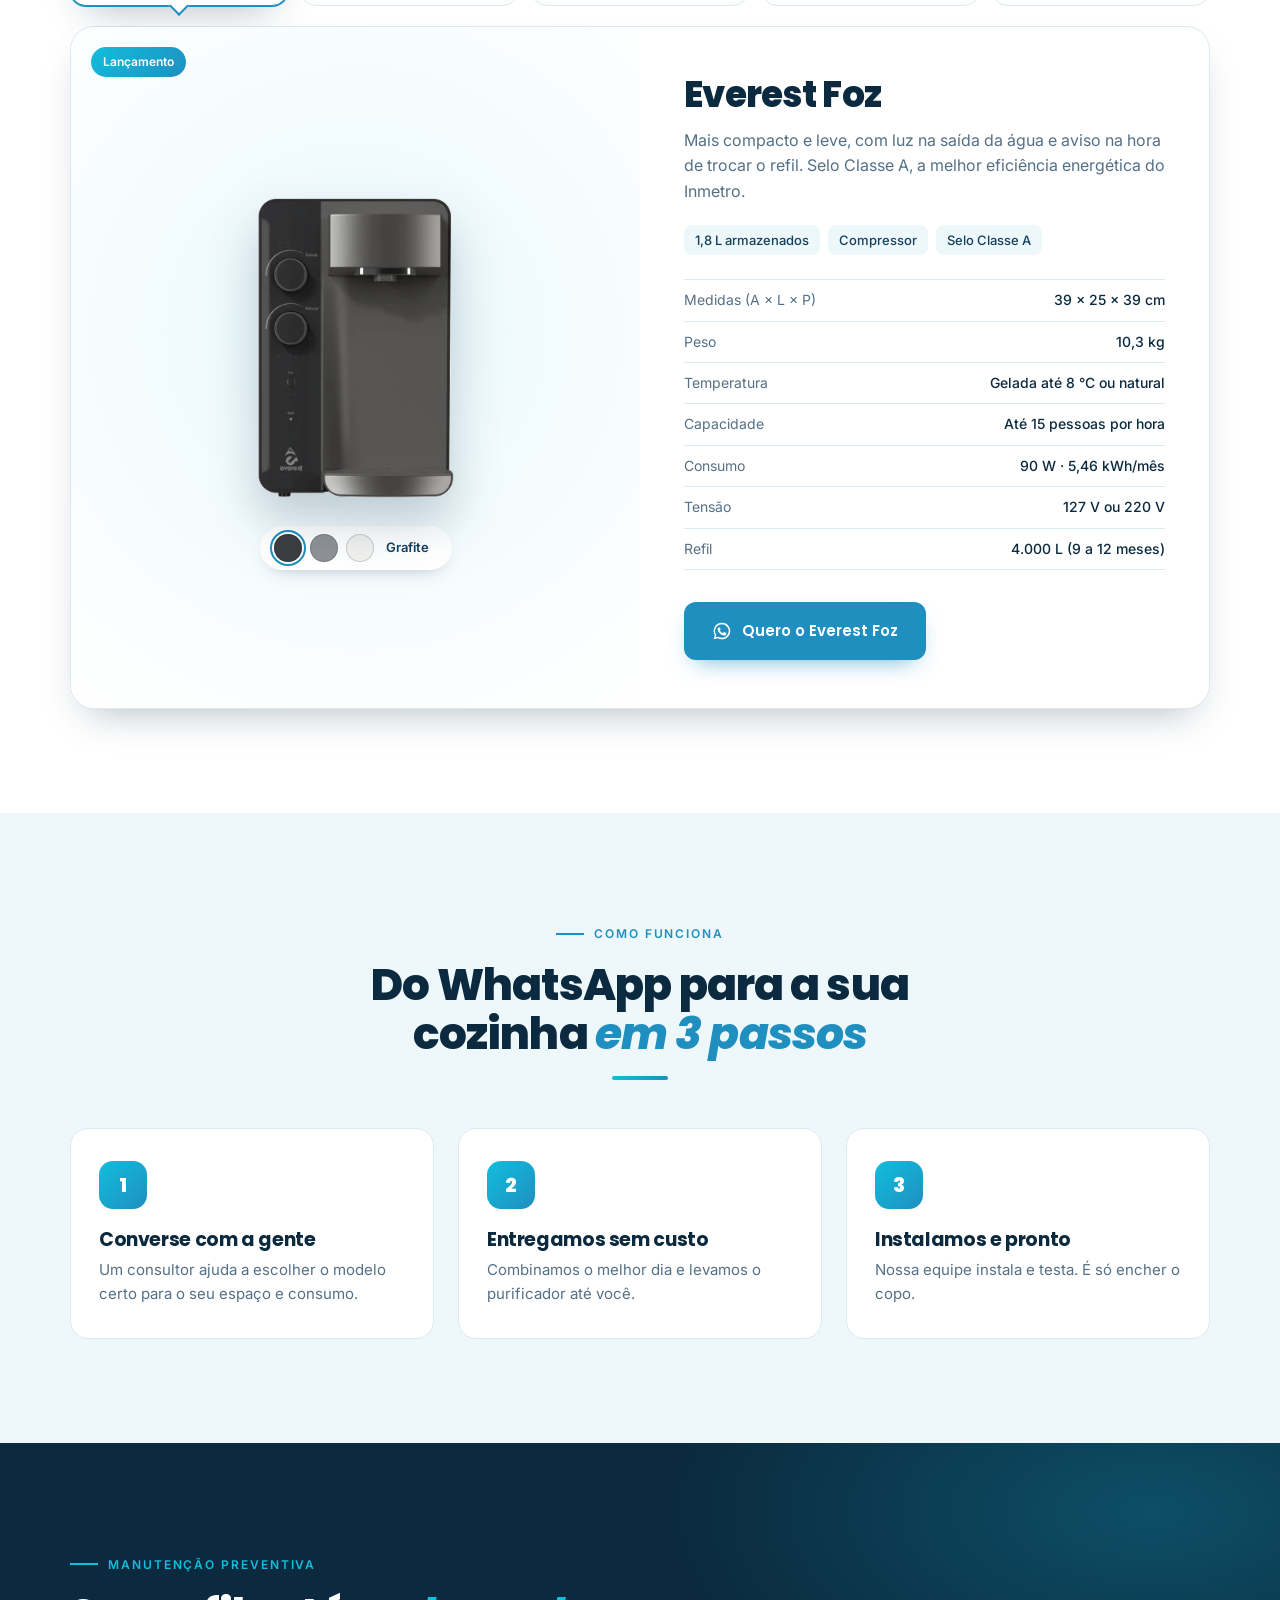
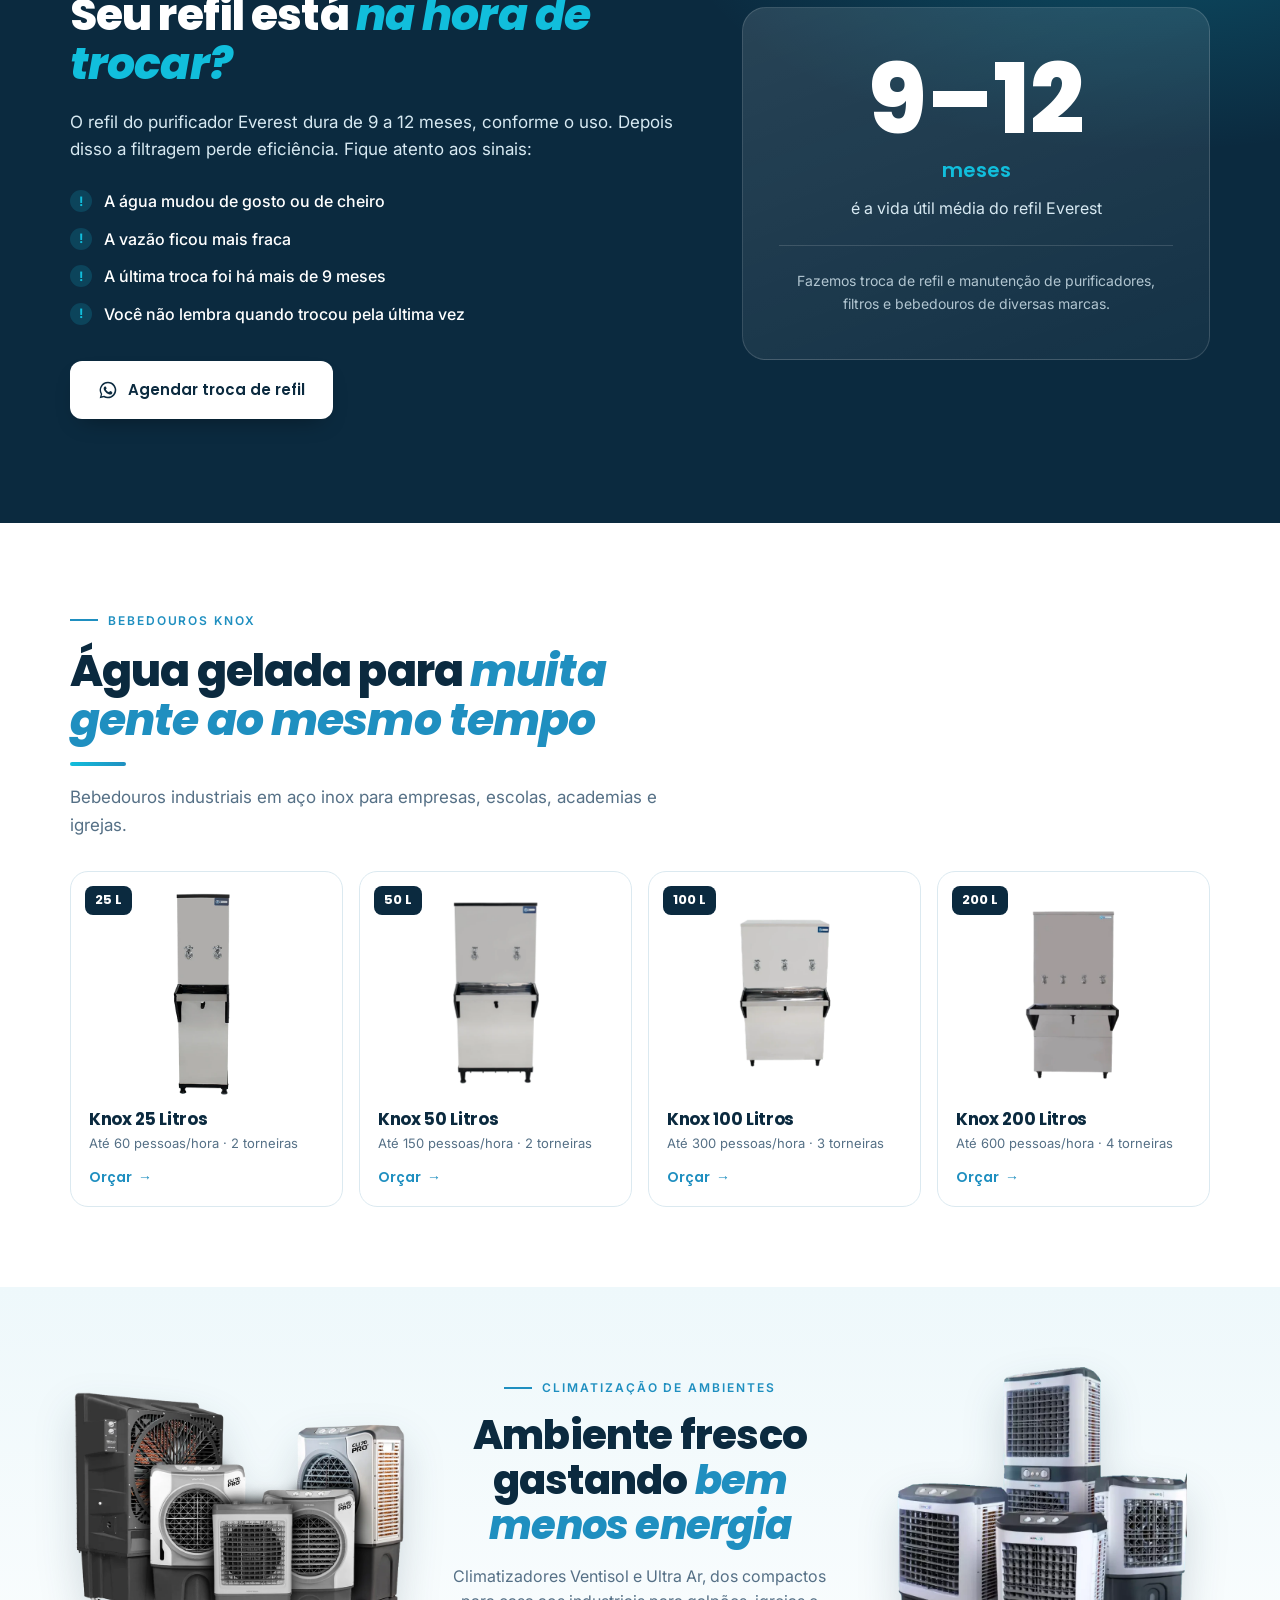
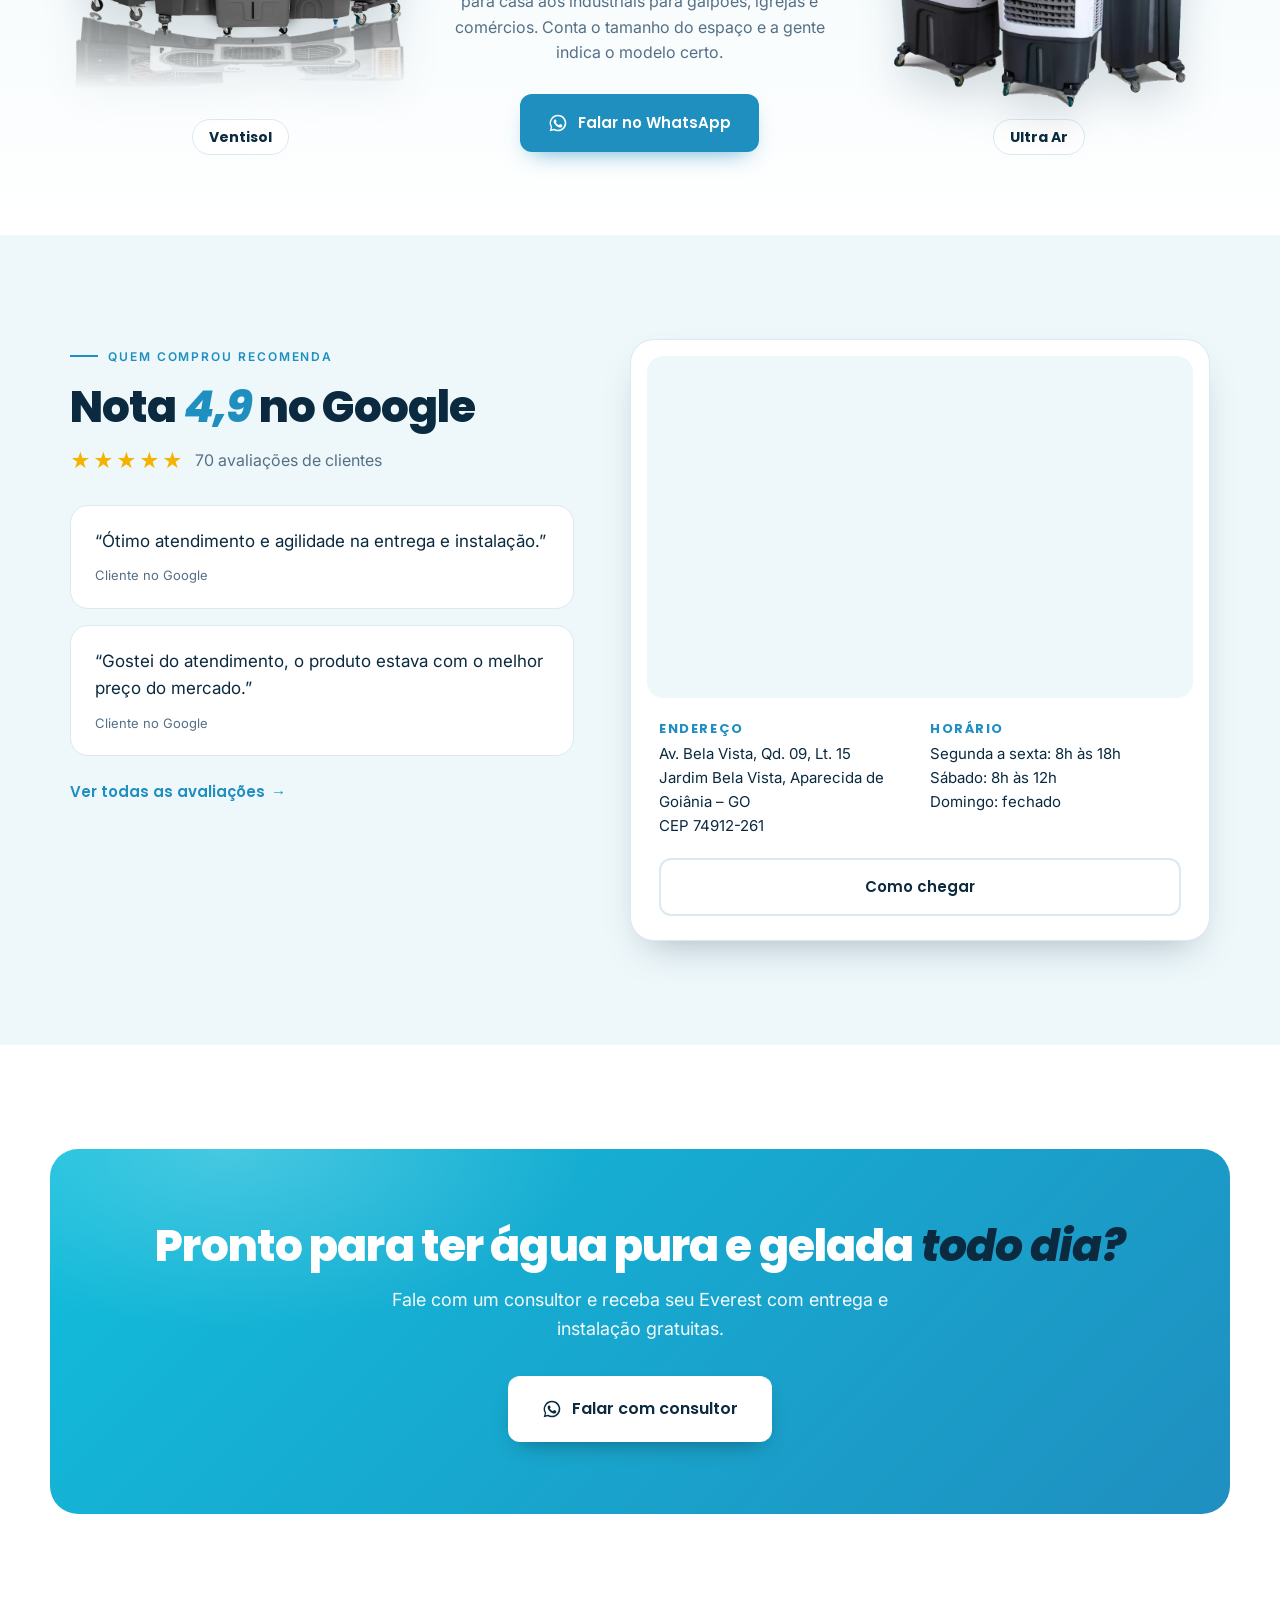
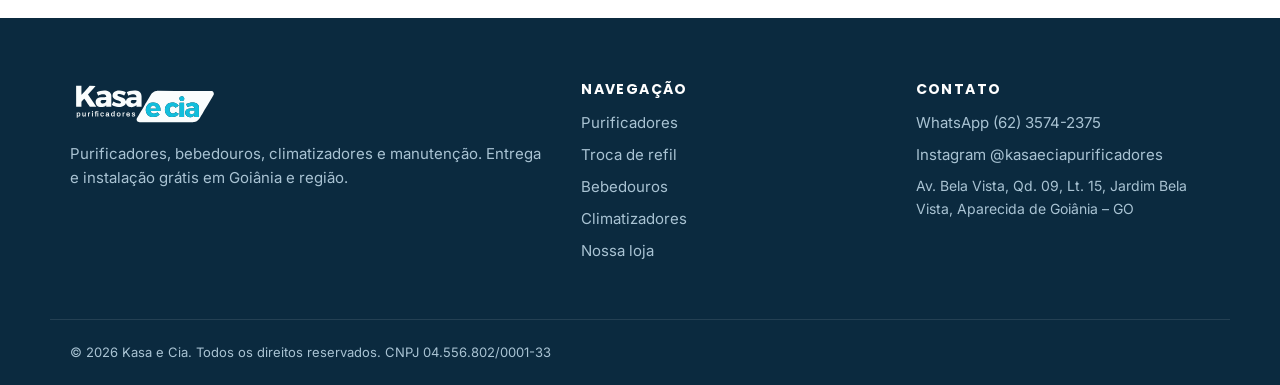
==== commit 7fcf0a06: "Bebedouros e climatizadores compactos, cada um em uma dobra Co-Authored-By: Claude Opus 5.5 <noreply" ====
--- a/index.html
+++ b/index.html
@@ -362,118 +362,57 @@
         <div class="section__head reveal">
           <p class="eyebrow">Bebedouros Knox</p>
           <h2>Água gelada para <em>muita gente ao mesmo tempo</em></h2>
-          <p>Recipientes refrigeradores industriais em aço inox, da maior fábrica do segmento na América Latina. Ideais para empresas, escolas, academias, igrejas e obras.</p>
+          <p>Bebedouros industriais em aço inox para empresas, escolas, academias e igrejas.</p>
         </div>
         <div class="coolers__grid">
-          <article class="cooler reveal" data-gallery>
-            <div class="cooler__media">
-              <span class="cooler__cap">25 L</span>
-              <img data-gallery-main src="assets/img/bebedouros/knox-25l-1.webp" alt="Bebedouro Knox 25 litros coluna inox" width="600" height="600" loading="lazy">
-              <div class="cooler__thumbs" role="group" aria-label="Ângulos do bebedouro 25 litros">
-                <button class="is-active" data-src="assets/img/bebedouros/knox-25l-1.webp" aria-label="Vista frontal"><img src="assets/img/bebedouros/knox-25l-1.webp" alt="" width="600" height="600" loading="lazy"></button>
-                <button data-src="assets/img/bebedouros/knox-25l-2.webp" aria-label="Vista lateral"><img src="assets/img/bebedouros/knox-25l-2.webp" alt="" width="600" height="600" loading="lazy"></button>
-                <button data-src="assets/img/bebedouros/knox-25l-3.webp" aria-label="Outra vista"><img src="assets/img/bebedouros/knox-25l-3.webp" alt="" width="600" height="600" loading="lazy"></button>
-              </div>
-            </div>
-            <div class="cooler__body">
-              <h3>Knox 25 Litros</h3>
-              <p>Para escritórios, lojas e salas de espera.</p>
-              <ul class="chips"><li>Até 60 pessoas/hora</li><li>2 torneiras</li><li>Aço inox</li></ul>
-              <a class="card__link" data-wa="Olá! Quero saber mais sobre o bebedouro Knox 25 litros." href="#">Pedir orçamento <span aria-hidden="true">→</span></a>
-            </div>
-          </article>
-
-          <article class="cooler reveal" data-gallery>
-            <div class="cooler__media">
-              <span class="cooler__cap">50 L</span>
-              <img data-gallery-main src="assets/img/bebedouros/knox-50l-1.webp" alt="Bebedouro Knox 50 litros coluna inox" width="600" height="600" loading="lazy">
-              <div class="cooler__thumbs" role="group" aria-label="Ângulos do bebedouro 50 litros">
-                <button class="is-active" data-src="assets/img/bebedouros/knox-50l-1.webp" aria-label="Vista frontal"><img src="assets/img/bebedouros/knox-50l-1.webp" alt="" width="600" height="600" loading="lazy"></button>
-                <button data-src="assets/img/bebedouros/knox-50l-2.webp" aria-label="Vista lateral"><img src="assets/img/bebedouros/knox-50l-2.webp" alt="" width="600" height="600" loading="lazy"></button>
-                <button data-src="assets/img/bebedouros/knox-50l-3.webp" aria-label="Outra vista"><img src="assets/img/bebedouros/knox-50l-3.webp" alt="" width="600" height="600" loading="lazy"></button>
-              </div>
-            </div>
-            <div class="cooler__body">
-              <h3>Knox 50 Litros</h3>
-              <p>Para locais com grande fluxo de pessoas.</p>
-              <ul class="chips"><li>Até 150 pessoas/hora</li><li>Aço inox</li><li>Coluna</li></ul>
-              <a class="card__link" data-wa="Olá! Quero saber mais sobre o bebedouro Knox 50 litros." href="#">Pedir orçamento <span aria-hidden="true">→</span></a>
-            </div>
-          </article>
-
-          <article class="cooler reveal" data-gallery>
-            <div class="cooler__media">
-              <span class="cooler__cap">100 L</span>
-              <img data-gallery-main src="assets/img/bebedouros/knox-100l-1.webp" alt="Bebedouro Knox 100 litros coluna inox" width="700" height="700" loading="lazy">
-              <div class="cooler__thumbs" role="group" aria-label="Ângulos do bebedouro 100 litros">
-                <button class="is-active" data-src="assets/img/bebedouros/knox-100l-1.webp" aria-label="Vista frontal"><img src="assets/img/bebedouros/knox-100l-1.webp" alt="" width="700" height="700" loading="lazy"></button>
-                <button data-src="assets/img/bebedouros/knox-100l-2.webp" aria-label="Vista lateral"><img src="assets/img/bebedouros/knox-100l-2.webp" alt="" width="700" height="700" loading="lazy"></button>
-                <button data-src="assets/img/bebedouros/knox-100l-3.webp" aria-label="Outra vista"><img src="assets/img/bebedouros/knox-100l-3.webp" alt="" width="700" height="700" loading="lazy"></button>
-              </div>
-            </div>
-            <div class="cooler__body">
-              <h3>Knox 100 Litros</h3>
-              <p>Refrigeração potente para fábricas, escolas e academias.</p>
-              <ul class="chips"><li>Até 300 pessoas/hora</li><li>3 torneiras</li><li>Aço inox</li></ul>
-              <a class="card__link" data-wa="Olá! Quero saber mais sobre o bebedouro Knox 100 litros." href="#">Pedir orçamento <span aria-hidden="true">→</span></a>
-            </div>
-          </article>
-
-          <article class="cooler reveal" data-gallery>
-            <div class="cooler__media">
-              <span class="cooler__cap">200 L</span>
-              <img data-gallery-main src="assets/img/bebedouros/knox-200l-1.webp" alt="Bebedouro Knox 200 litros coluna inox" width="700" height="700" loading="lazy">
-              <div class="cooler__thumbs" role="group" aria-label="Ângulos do bebedouro 200 litros">
-                <button class="is-active" data-src="assets/img/bebedouros/knox-200l-1.webp" aria-label="Vista frontal"><img src="assets/img/bebedouros/knox-200l-1.webp" alt="" width="700" height="700" loading="lazy"></button>
-                <button data-src="assets/img/bebedouros/knox-200l-2.webp" aria-label="Vista lateral"><img src="assets/img/bebedouros/knox-200l-2.webp" alt="" width="700" height="700" loading="lazy"></button>
-                <button data-src="assets/img/bebedouros/knox-200l-3.webp" aria-label="Outra vista"><img src="assets/img/bebedouros/knox-200l-3.webp" alt="" width="700" height="700" loading="lazy"></button>
-              </div>
-            </div>
-            <div class="cooler__body">
-              <h3>Knox 200 Litros</h3>
-              <p>Alta capacidade com 4 torneiras para evitar filas.</p>
-              <ul class="chips"><li>Até 600 pessoas/hora</li><li>4 torneiras</li><li>Aço inox</li></ul>
-              <a class="card__link" data-wa="Olá! Quero saber mais sobre o bebedouro Knox 200 litros." href="#">Pedir orçamento <span aria-hidden="true">→</span></a>
-            </div>
-          </article>
-        </div>
-        <p class="coolers__note reveal">Também trabalhamos com versões de bancada, para garrafão e as linhas Knox Uniq e Black. <a data-wa="Olá! Quero conhecer outras versões de bebedouros Knox." href="#">Consulte pelo WhatsApp</a>.</p>
+          <article class="cooler reveal">
+            <span class="cooler__cap">25 L</span>
+            <img src="assets/img/bebedouros/knox-25l-1.webp" alt="Bebedouro Knox 25 litros inox" width="600" height="600" loading="lazy">
+            <h3>Knox 25 Litros</h3>
+            <p>Até 60 pessoas/hora · 2 torneiras</p>
+            <a class="card__link" data-wa="Olá! Quero um orçamento do bebedouro Knox 25 litros." href="#">Orçar <span aria-hidden="true">→</span></a>
+          </article>
+          <article class="cooler reveal">
+            <span class="cooler__cap">50 L</span>
+            <img src="assets/img/bebedouros/knox-50l-1.webp" alt="Bebedouro Knox 50 litros inox" width="600" height="600" loading="lazy">
+            <h3>Knox 50 Litros</h3>
+            <p>Até 150 pessoas/hora · 2 torneiras</p>
+            <a class="card__link" data-wa="Olá! Quero um orçamento do bebedouro Knox 50 litros." href="#">Orçar <span aria-hidden="true">→</span></a>
+          </article>
+          <article class="cooler reveal">
+            <span class="cooler__cap">100 L</span>
+            <img src="assets/img/bebedouros/knox-100l-1.webp" alt="Bebedouro Knox 100 litros inox" width="700" height="700" loading="lazy">
+            <h3>Knox 100 Litros</h3>
+            <p>Até 300 pessoas/hora · 3 torneiras</p>
+            <a class="card__link" data-wa="Olá! Quero um orçamento do bebedouro Knox 100 litros." href="#">Orçar <span aria-hidden="true">→</span></a>
+          </article>
+          <article class="cooler reveal">
+            <span class="cooler__cap">200 L</span>
+            <img src="assets/img/bebedouros/knox-200l-1.webp" alt="Bebedouro Knox 200 litros inox" width="700" height="700" loading="lazy">
+            <h3>Knox 200 Litros</h3>
+            <p>Até 600 pessoas/hora · 4 torneiras</p>
+            <a class="card__link" data-wa="Olá! Quero um orçamento do bebedouro Knox 200 litros." href="#">Orçar <span aria-hidden="true">→</span></a>
+          </article>
+        </div>
       </div>
     </section>
 
     <section class="section climate" id="climatizadores">
-      <div class="container">
-        <div class="section__head section__head--center reveal">
-          <p class="eyebrow">Climatizadores</p>
+      <div class="container climate__grid">
+        <figure class="climate__brand reveal">
+          <img src="assets/img/climatizadores/ventisol-familia.webp" alt="Linha de climatizadores Ventisol" width="900" height="900" loading="lazy">
+          <figcaption>Ventisol</figcaption>
+        </figure>
+        <div class="climate__text reveal">
+          <p class="eyebrow">Climatização de ambientes</p>
           <h2>Ambiente fresco gastando <em>bem menos energia</em></h2>
-          <p>Climatizadores evaporativos para casas, comércios, igrejas e galpões. Trabalhamos com duas marcas, cada uma com uma linha completa de tamanhos.</p>
-        </div>
-        <div class="climate__grid">
-          <article class="brand reveal">
-            <div class="brand__media">
-              <img src="assets/img/climatizadores/ventisol-familia.webp" alt="Linha de climatizadores Ventisol" width="900" height="900" loading="lazy">
-            </div>
-            <div class="brand__body">
-              <p class="brand__name">Ventisol</p>
-              <h3>Linha CLI Pro</h3>
-              <p>Uma das marcas mais conhecidas do Brasil em ventilação. Modelos residenciais e profissionais, dos compactos aos industriais de alta vazão.</p>
-              <ul class="chips"><li>CLI 45 Pro</li><li>CLI 70 Pro</li><li>Modelos industriais</li></ul>
-              <a class="btn" data-wa="Olá! Quero saber mais sobre os climatizadores Ventisol." href="#"><svg viewBox="0 0 24 24" aria-hidden="true"><use href="#i-wa"/></svg>Ver modelos Ventisol</a>
-            </div>
-          </article>
-          <article class="brand brand--alt reveal">
-            <div class="brand__media">
-              <img src="assets/img/climatizadores/ultraar-familia.webp" alt="Linha de climatizadores Ultra Ar" width="747" height="858" loading="lazy">
-            </div>
-            <div class="brand__body">
-              <p class="brand__name">Ultra Ar</p>
-              <h3>Até 95% de economia</h3>
-              <p>Fabricados no Brasil, com até 95% de economia de energia segundo o fabricante. Rodízios para mudar de lugar com facilidade.</p>
-              <ul class="chips"><li>Ultra 40</li><li>Ultra 55 Plus</li><li>Ultra 75</li><li>Ultra 80 Plus</li><li>Ultra 80 Double</li></ul>
-              <a class="btn" data-wa="Olá! Quero saber mais sobre os climatizadores Ultra Ar." href="#"><svg viewBox="0 0 24 24" aria-hidden="true"><use href="#i-wa"/></svg>Ver modelos Ultra Ar</a>
-            </div>
-          </article>
-        </div>
+          <p>Climatizadores Ventisol e Ultra Ar, dos compactos para casa aos industriais para galpões, igrejas e comércios. Conta o tamanho do espaço e a gente indica o modelo certo.</p>
+          <a class="btn" data-wa="Olá! Quero ajuda para escolher um climatizador." href="#"><svg viewBox="0 0 24 24" aria-hidden="true"><use href="#i-wa"/></svg>Falar no WhatsApp</a>
+        </div>
+        <figure class="climate__brand reveal">
+          <img src="assets/img/climatizadores/ultraar-familia.webp" alt="Linha de climatizadores Ultra Ar" width="747" height="858" loading="lazy">
+          <figcaption>Ultra Ar</figcaption>
+        </figure>
       </div>
     </section>
 
--- a/styles.css
+++ b/styles.css
@@ -193,41 +193,28 @@
 .maint__small { font-size: 14px; opacity: .8; }
 
 /* Bebedouros */
-.coolers__grid { display: grid; grid-template-columns: repeat(4, 1fr); gap: 20px; }
-.cooler { display: flex; flex-direction: column; border: 1px solid var(--line); border-radius: var(--radius); overflow: hidden; background: var(--white); transition: border-color .3s, transform .3s, box-shadow .3s; }
+.coolers { padding: 80px 0; }
+.coolers .section__head { margin-bottom: 32px; }
+.coolers__grid { display: grid; grid-template-columns: repeat(4, 1fr); gap: 16px; }
+.cooler { position: relative; display: flex; flex-direction: column; padding: 16px 18px 18px; border: 1px solid var(--line); border-radius: var(--radius); background: var(--white); transition: border-color .3s, transform .3s, box-shadow .3s; }
 .cooler:hover { border-color: var(--cyan-2); transform: translateY(-4px); box-shadow: var(--shadow); }
-.cooler__media { position: relative; padding: 16px 16px 12px; background: radial-gradient(circle at 50% 40%, #fff 0%, #f3f8fa 100%); border-bottom: 1px solid var(--line); }
-.cooler__media > img { width: 100%; aspect-ratio: 1; object-fit: contain; mix-blend-mode: multiply; transition: opacity .2s; }
-.cooler__media > img.is-swapping { opacity: 0; }
-.cooler__cap { position: absolute; top: 14px; left: 14px; z-index: 1; padding: 6px 12px; border-radius: 10px; background: var(--navy); color: var(--white); font-family: Poppins, sans-serif; font-weight: 700; font-size: 15px; }
-.cooler__thumbs { display: flex; justify-content: center; gap: 8px; margin-top: 4px; }
-.cooler__thumbs button { width: 46px; height: 46px; padding: 3px; border: 1px solid var(--line); border-radius: 10px; background: var(--white); cursor: pointer; transition: border-color .2s; }
-.cooler__thumbs button img { width: 100%; height: 100%; object-fit: contain; }
-.cooler__thumbs button:hover { border-color: var(--cyan-2); }
-.cooler__thumbs button.is-active { border-color: var(--blue); box-shadow: 0 0 0 1px var(--blue); }
-.cooler__body { display: flex; flex-direction: column; flex: 1; padding: 20px; }
-.cooler__body h3 { font-size: 19px; font-weight: 700; }
-.cooler__body p { margin-top: 6px; color: var(--muted); font-size: 14px; }
-.cooler__body .chips { margin: 14px 0 18px; }
-.cooler__body .chips li { font-size: 12px; }
-.cooler__body .card__link { margin-top: auto; }
-.coolers__note { margin-top: 28px; text-align: center; color: var(--muted); }
-.coolers__note a { color: var(--blue); font-weight: 600; text-decoration: underline; text-underline-offset: 3px; }
+.cooler img { width: 100%; height: 210px; object-fit: contain; mix-blend-mode: multiply; margin-bottom: 12px; }
+.cooler__cap { position: absolute; top: 14px; left: 14px; padding: 4px 10px; border-radius: 8px; background: var(--navy); color: var(--white); font-family: Poppins, sans-serif; font-weight: 700; font-size: 13px; }
+.cooler h3 { font-size: 17px; font-weight: 700; }
+.cooler p { margin: 4px 0 12px; color: var(--muted); font-size: 13px; }
+.cooler .card__link { margin-top: auto; font-size: 14px; }
 
 /* Climatizadores */
-.climate { background: linear-gradient(180deg, var(--soft), #fff); }
-.climate__grid { display: grid; grid-template-columns: 1fr 1fr; gap: 24px; }
-.brand { display: flex; flex-direction: column; border-radius: 24px; overflow: hidden; background: var(--white); border: 1px solid var(--line); box-shadow: var(--shadow); }
-.brand__media { display: flex; align-items: flex-end; justify-content: center; height: 380px; padding: 32px 32px 0; background: radial-gradient(circle at 50% 60%, #e3f6fb 0%, #f5fbfd 60%, #fff 100%); }
-.brand--alt .brand__media { background: radial-gradient(circle at 50% 60%, #d3f2fa 0%, #eaf8fc 60%, #fff 100%); }
-.brand__media img { max-width: 100%; max-height: 100%; width: auto; height: 100%; object-fit: contain; filter: drop-shadow(0 20px 22px rgba(11,42,63,.18)); transition: transform .5s; }
-.brand:hover .brand__media img { transform: scale(1.03); }
-.brand__body { display: flex; flex-direction: column; flex: 1; padding: 32px; }
-.brand__name { font-size: 12px; font-weight: 600; letter-spacing: .16em; text-transform: uppercase; color: var(--blue); }
-.brand__body h3 { margin-top: 6px; font-size: 26px; font-weight: 800; }
-.brand__body > p:not(.brand__name) { margin-top: 10px; color: var(--muted); }
-.brand__body .chips { margin: 18px 0 24px; }
-.brand__body .btn { align-self: flex-start; margin-top: auto; }
+.climate { padding: 80px 0; background: linear-gradient(180deg, var(--soft), #fff); overflow: hidden; }
+.climate__grid { display: grid; grid-template-columns: 1fr 1.15fr 1fr; gap: 32px; align-items: center; }
+.climate__text { text-align: center; }
+.climate__text .eyebrow { justify-content: center; }
+.climate__text h2 { font-size: clamp(28px, 3.2vw, 40px); font-weight: 800; }
+.climate__text p:not(.eyebrow) { margin: 16px 0 28px; color: var(--muted); }
+.climate__brand { margin: 0; text-align: center; }
+.climate__brand img { width: 100%; height: 340px; object-fit: contain; filter: drop-shadow(0 18px 20px rgba(11,42,63,.16)); transition: transform .5s; }
+.climate__brand:hover img { transform: scale(1.04); }
+.climate__brand figcaption { display: inline-block; margin-top: 12px; padding: 6px 16px; border-radius: 999px; background: var(--white); border: 1px solid var(--line); font-family: Poppins, sans-serif; font-weight: 700; font-size: 14px; color: var(--navy); }
 
 /* Nota no Google e loja */
 .rating { display: inline-flex; align-items: center; gap: 10px; margin-top: 22px; padding: 8px 14px; border-radius: 999px; background: var(--white); border: 1px solid var(--line); font-size: 14px; color: var(--navy-2); transition: border-color .2s; }
@@ -297,10 +284,9 @@
   .feature:nth-child(n+3) { border-top: 1px solid var(--line); }
   .steps__list { grid-template-columns: 1fr; }
   .coolers__grid { grid-template-columns: repeat(2, 1fr); }
-  .climate__grid { grid-template-columns: 1fr; }
-  .brand__media { height: 300px; }
-  .brand__body { padding: 24px; }
-  .brand__body .btn { align-self: stretch; }
+  .climate__grid { grid-template-columns: 1fr 1fr; gap: 24px 16px; }
+  .climate__text { grid-column: 1 / -1; grid-row: 1; }
+  .climate__brand img { height: 260px; }
   .maint__grid { grid-template-columns: 1fr; gap: 40px; }
   .store__grid { grid-template-columns: 1fr; gap: 40px; }
   .panel { grid-template-columns: 1fr; }
@@ -324,14 +310,13 @@
   .feature { display: grid; grid-template-columns: 36px 1fr; column-gap: 14px; padding: 20px; }
   .feature svg { grid-row: span 2; margin: 0; }
   .store__details { grid-template-columns: 1fr; }
-  .coolers__grid { grid-template-columns: 1fr; gap: 14px; }
-  .cooler { flex-direction: row; }
-  .cooler__media { flex: 0 0 44%; padding: 40px 8px 10px; border-bottom: 0; border-right: 1px solid var(--line); }
-  .cooler__cap { top: 10px; left: 10px; padding: 4px 10px; font-size: 14px; }
-  .cooler__thumbs { gap: 4px; }
-  .cooler__thumbs button { width: 36px; height: 36px; padding: 2px; border-radius: 8px; }
-  .cooler__body { padding: 16px; }
-  .cooler__body .chips { margin: 10px 0 14px; gap: 6px; }
+  .coolers__grid { gap: 10px; }
+  .cooler { padding: 12px 12px 14px; }
+  .cooler img { height: 140px; margin-bottom: 8px; }
+  .cooler__cap { top: 10px; left: 10px; font-size: 12px; }
+  .cooler h3 { font-size: 15px; }
+  .cooler p { font-size: 12px; }
+  .climate__brand img { height: 180px; }
   .cta { padding: 76px 0; }
   .cta__inner { padding: 52px 24px; }
   .footer__grid { grid-template-columns: 1fr; }
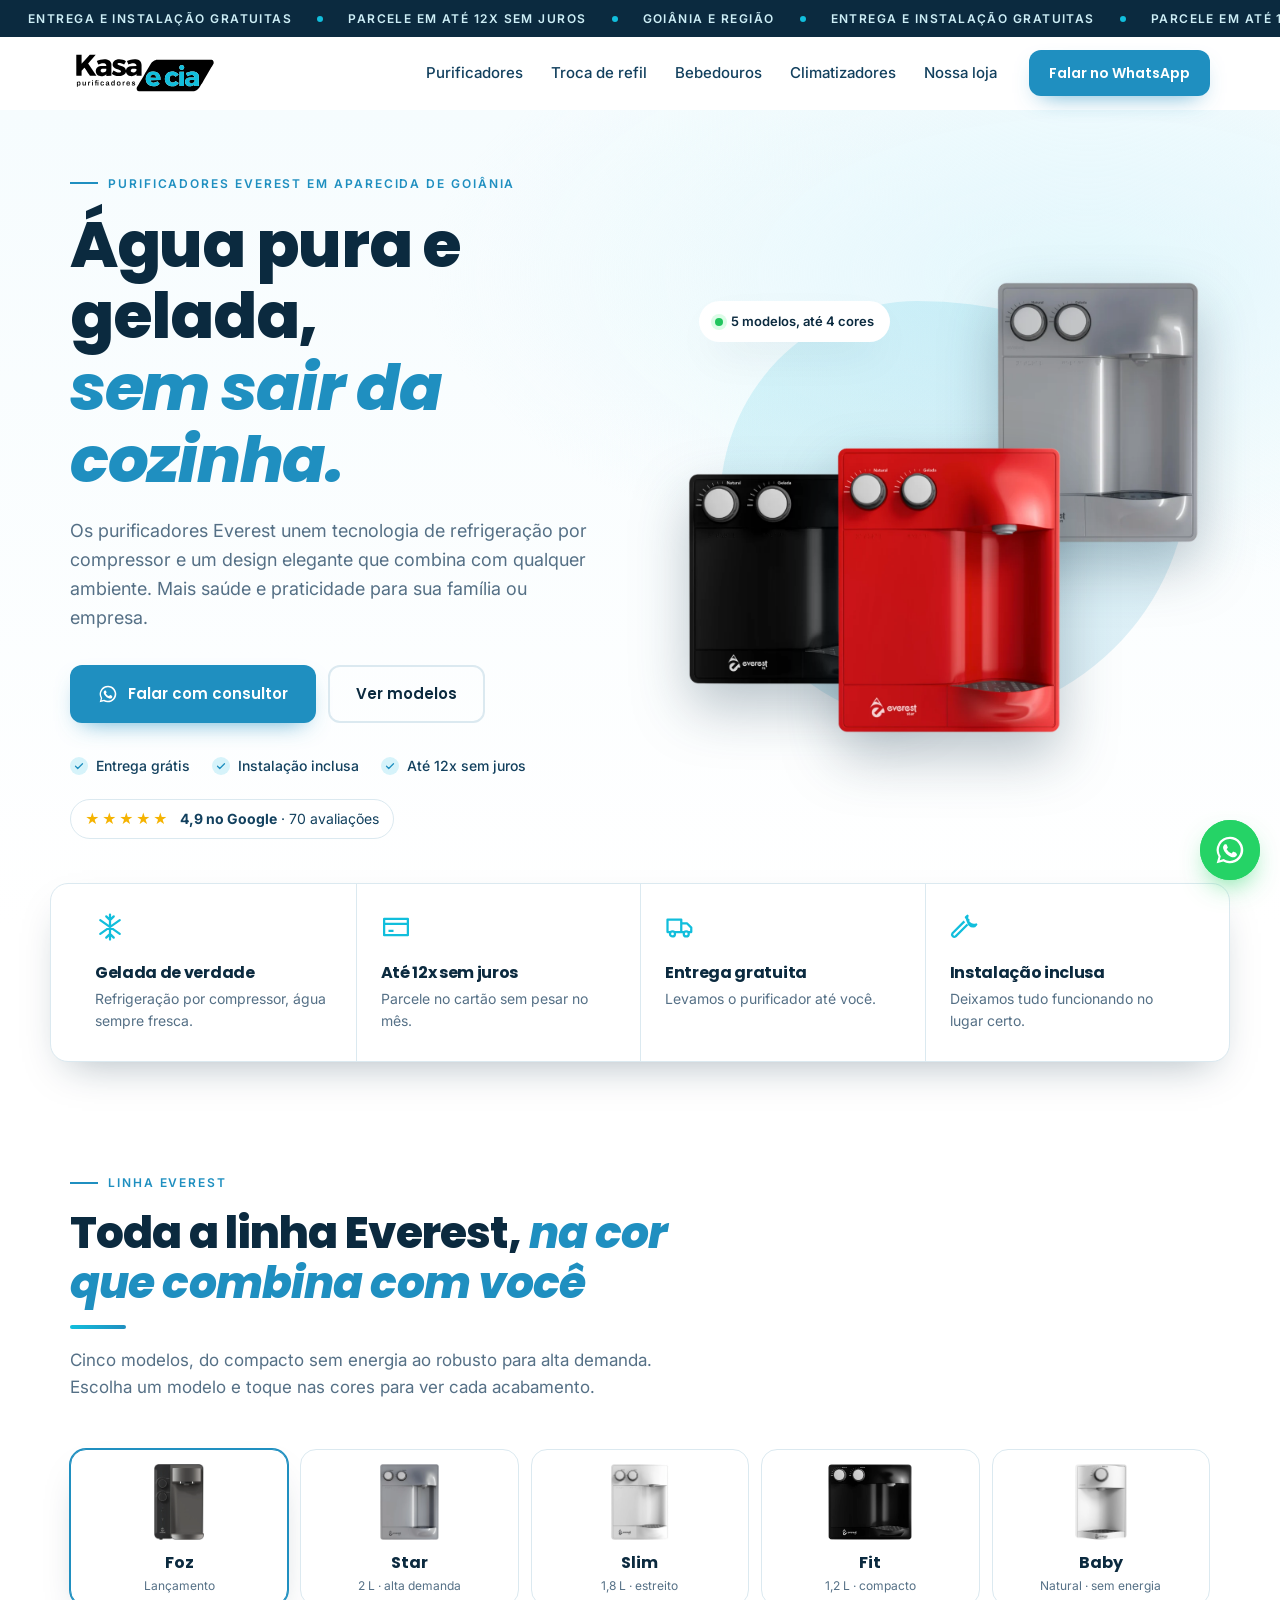
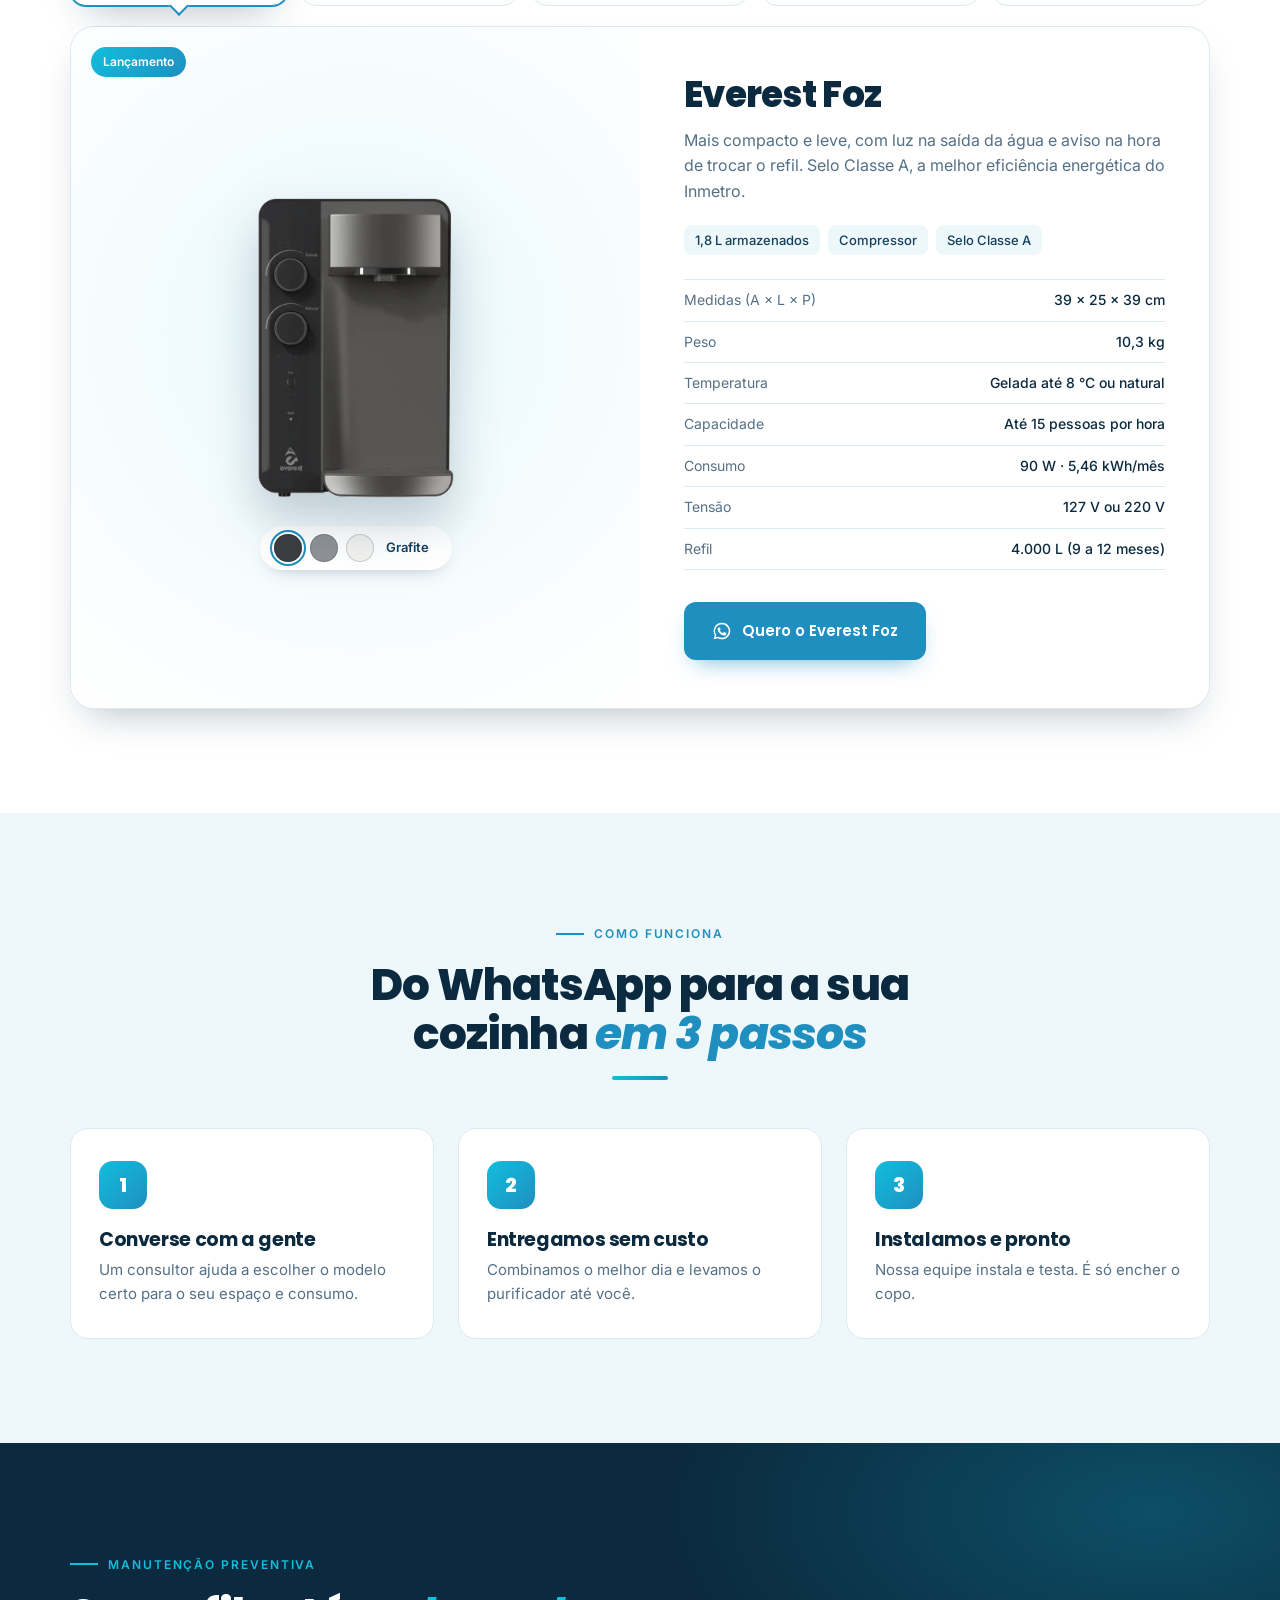
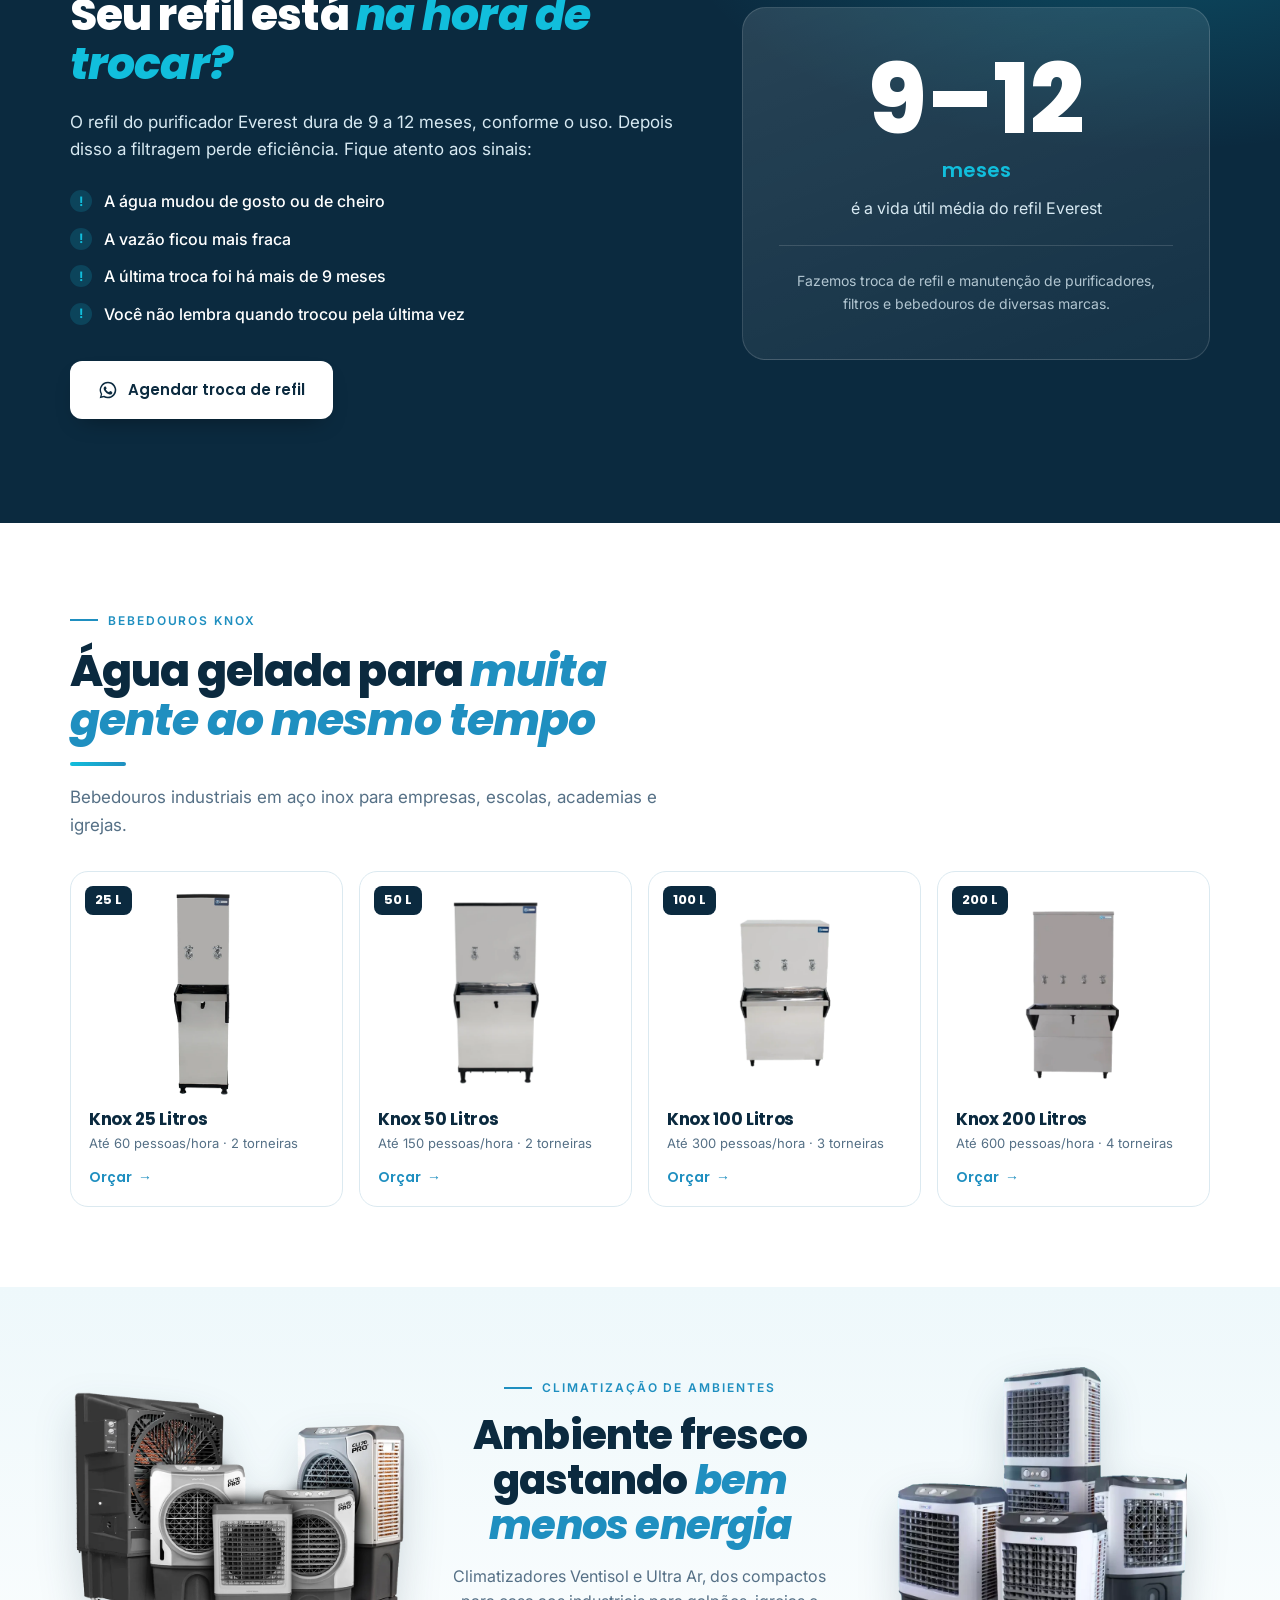
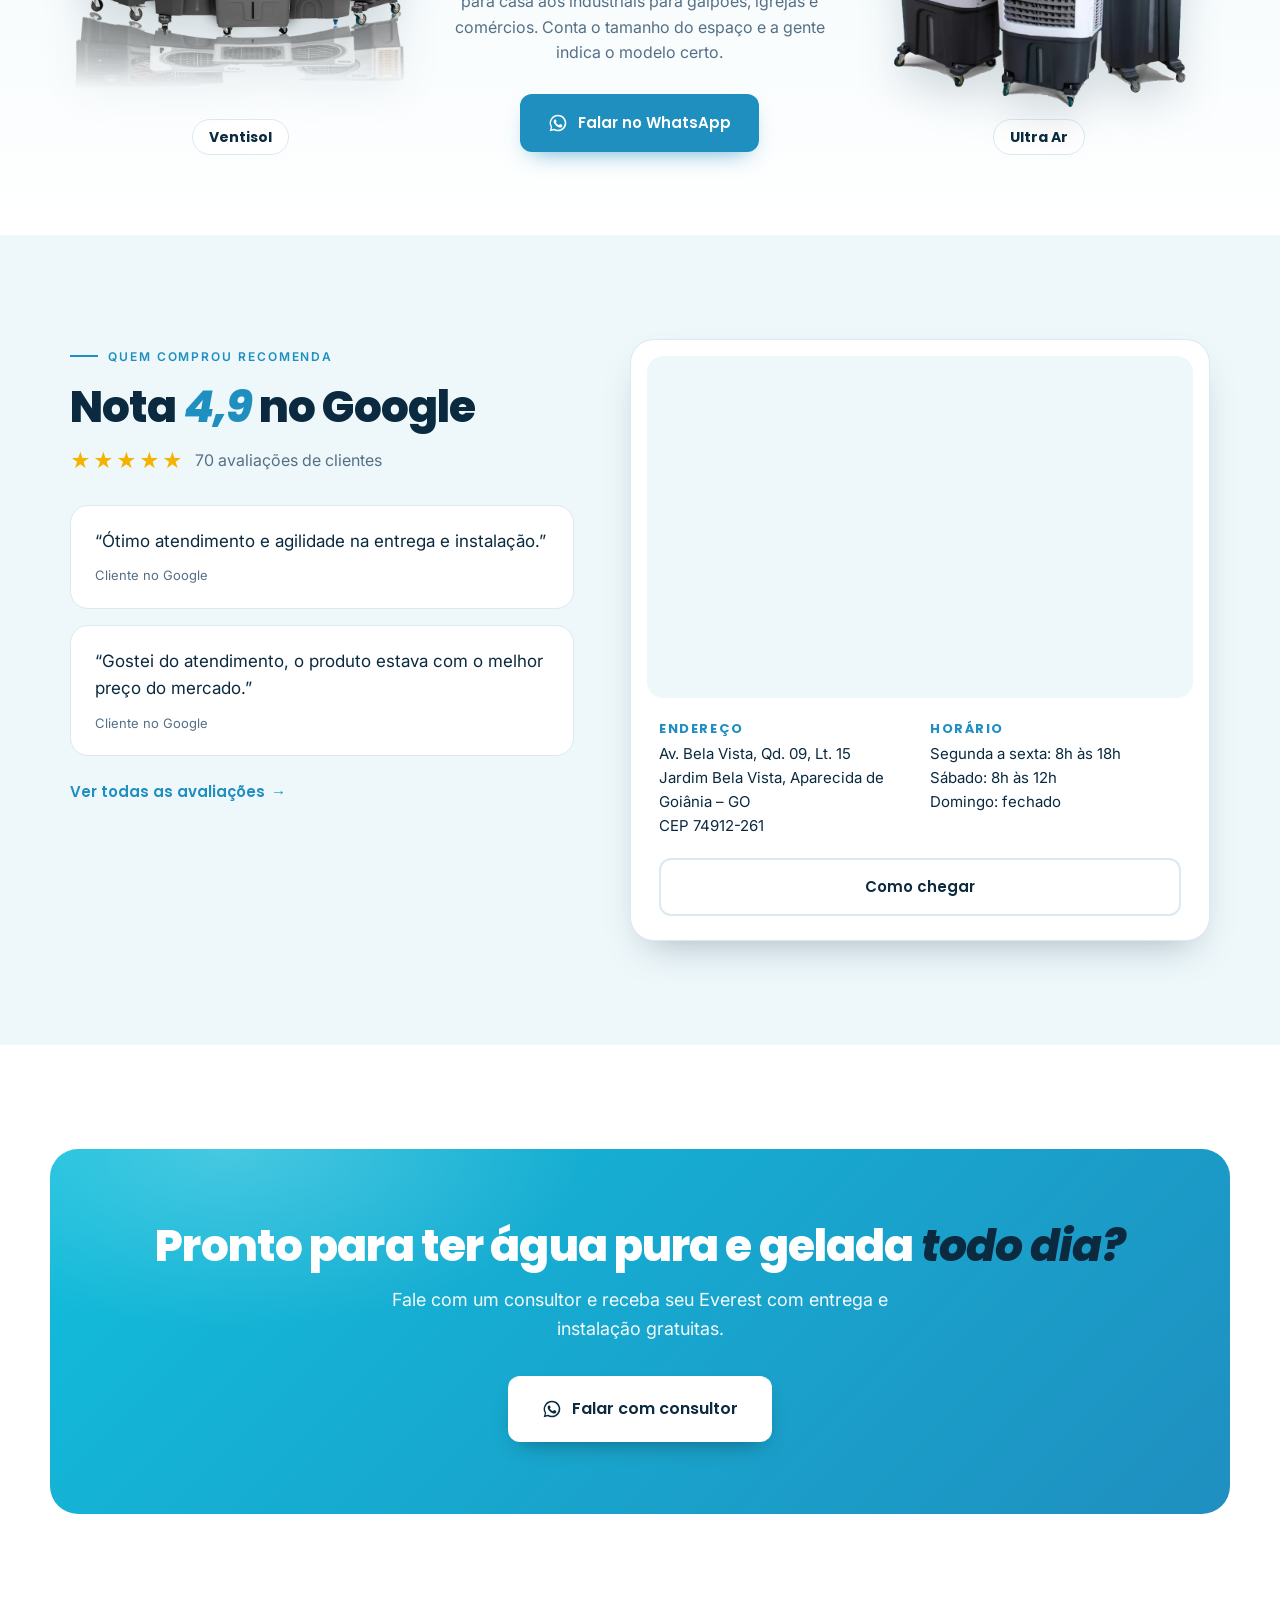
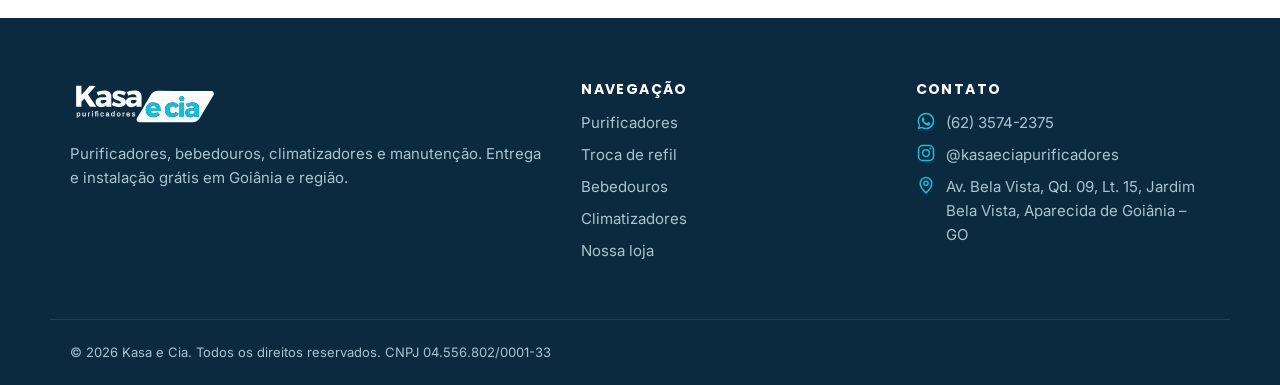
==== commit 6f7974b0: "Contato do rodapé com ícones de WhatsApp, Instagram e localização Co-Authored-By: Claude Opus 5.5 <n" ====
--- a/index.html
+++ b/index.html
@@ -478,9 +478,9 @@
       </div>
       <div>
         <h4>Contato</h4>
-        <a data-wa="Olá! Vim pelo site." href="#">WhatsApp (62) 3574-2375</a>
-        <a href="https://www.instagram.com/kasaeciapurificadores/" target="_blank" rel="noopener">Instagram @kasaeciapurificadores</a>
-        <p class="footer__addr">Av. Bela Vista, Qd. 09, Lt. 15, Jardim Bela Vista, Aparecida de Goiânia – GO</p>
+        <a class="footer__contact" data-wa="Olá! Vim pelo site." href="#" aria-label="WhatsApp (62) 3574-2375"><svg viewBox="0 0 24 24" aria-hidden="true"><use href="#i-wa"/></svg>(62) 3574-2375</a>
+        <a class="footer__contact" href="https://www.instagram.com/kasaeciapurificadores/" target="_blank" rel="noopener" aria-label="Instagram @kasaeciapurificadores"><svg viewBox="0 0 24 24" aria-hidden="true"><use href="#i-ig"/></svg>@kasaeciapurificadores</a>
+        <a class="footer__contact" href="https://www.google.com/maps/search/?api=1&amp;query=Kasa+%26+Cia+Aparecida+de+Goi%C3%A2nia" target="_blank" rel="noopener" aria-label="Endereço no Google Maps"><svg viewBox="0 0 24 24" aria-hidden="true"><use href="#i-pin"/></svg>Av. Bela Vista, Qd. 09, Lt. 15, Jardim Bela Vista, Aparecida de Goiânia – GO</a>
       </div>
     </div>
     <div class="container footer__bottom">
@@ -494,6 +494,8 @@
 
   <svg width="0" height="0" style="position:absolute" aria-hidden="true">
     <symbol id="i-wa" viewBox="0 0 24 24"><path fill="currentColor" d="M12 2a10 10 0 0 0-8.6 15.1L2 22l5-1.3A10 10 0 1 0 12 2Zm0 18.2c-1.6 0-3.1-.4-4.4-1.2l-.3-.2-3 .8.8-2.9-.2-.3A8.2 8.2 0 1 1 12 20.2Zm4.5-6.1c-.2-.1-1.5-.7-1.7-.8-.2-.1-.4-.1-.6.1l-.8 1c-.1.2-.3.2-.5.1a6.7 6.7 0 0 1-3.3-2.9c-.3-.4.2-.4.7-1.3.1-.2 0-.3 0-.4l-.8-1.8c-.2-.5-.4-.4-.6-.4h-.5c-.2 0-.4.1-.7.3-.2.3-.9.9-.9 2.2s.9 2.5 1 2.7c.1.2 1.8 2.8 4.4 3.9 1.6.7 2.3.8 3.1.6.5-.1 1.5-.6 1.7-1.2.2-.6.2-1.1.2-1.2-.1-.1-.3-.2-.5-.3Z"/></symbol>
+    <symbol id="i-ig" viewBox="0 0 24 24"><rect x="3" y="3" width="18" height="18" rx="5" fill="none" stroke="currentColor" stroke-width="1.8"/><circle cx="12" cy="12" r="4" fill="none" stroke="currentColor" stroke-width="1.8"/><circle cx="17.3" cy="6.7" r="1.2" fill="currentColor"/></symbol>
+    <symbol id="i-pin" viewBox="0 0 24 24"><path fill="none" stroke="currentColor" stroke-width="1.8" stroke-linejoin="round" d="M12 21.5s-7-6.2-7-11.5a7 7 0 0 1 14 0c0 5.3-7 11.5-7 11.5Z"/><circle cx="12" cy="10" r="2.5" fill="none" stroke="currentColor" stroke-width="1.8"/></symbol>
     <symbol id="i-card" viewBox="0 0 24 24"><path fill="none" stroke="currentColor" stroke-width="1.8" stroke-linejoin="round" d="M2.5 5.5h19v13h-19zM2.5 9.5h19M6 15h4"/></symbol>
     <symbol id="i-check" viewBox="0 0 24 24"><path fill="none" stroke="currentColor" stroke-width="2.5" stroke-linecap="round" stroke-linejoin="round" d="m5 12.5 4.5 4.5L19 7.5"/></symbol>
     <symbol id="i-snow" viewBox="0 0 24 24"><path fill="none" stroke="currentColor" stroke-width="1.8" stroke-linecap="round" d="M12 2v20M4.2 6.5l15.6 11M4.2 17.5l15.6-11M9 3.5l3 3 3-3M9 20.5l3-3 3 3"/></symbol>
--- a/styles.css
+++ b/styles.css
@@ -236,7 +236,8 @@
 .store__details h3 { margin-bottom: 6px; font-size: 13px; letter-spacing: .12em; text-transform: uppercase; color: var(--blue); }
 .store__details p { font-size: 15px; color: var(--navy); }
 .store__info .btn { width: calc(100% - 24px); margin: 0 12px 8px; }
-.footer__addr { margin-top: 8px; font-size: 14px; }
+.footer__contact { display: flex !important; align-items: flex-start; gap: 10px; }
+.footer__contact svg { flex: none; width: 20px; height: 20px; color: var(--cyan); }
 
 /* CTA */
 .cta { padding: 104px 0; }
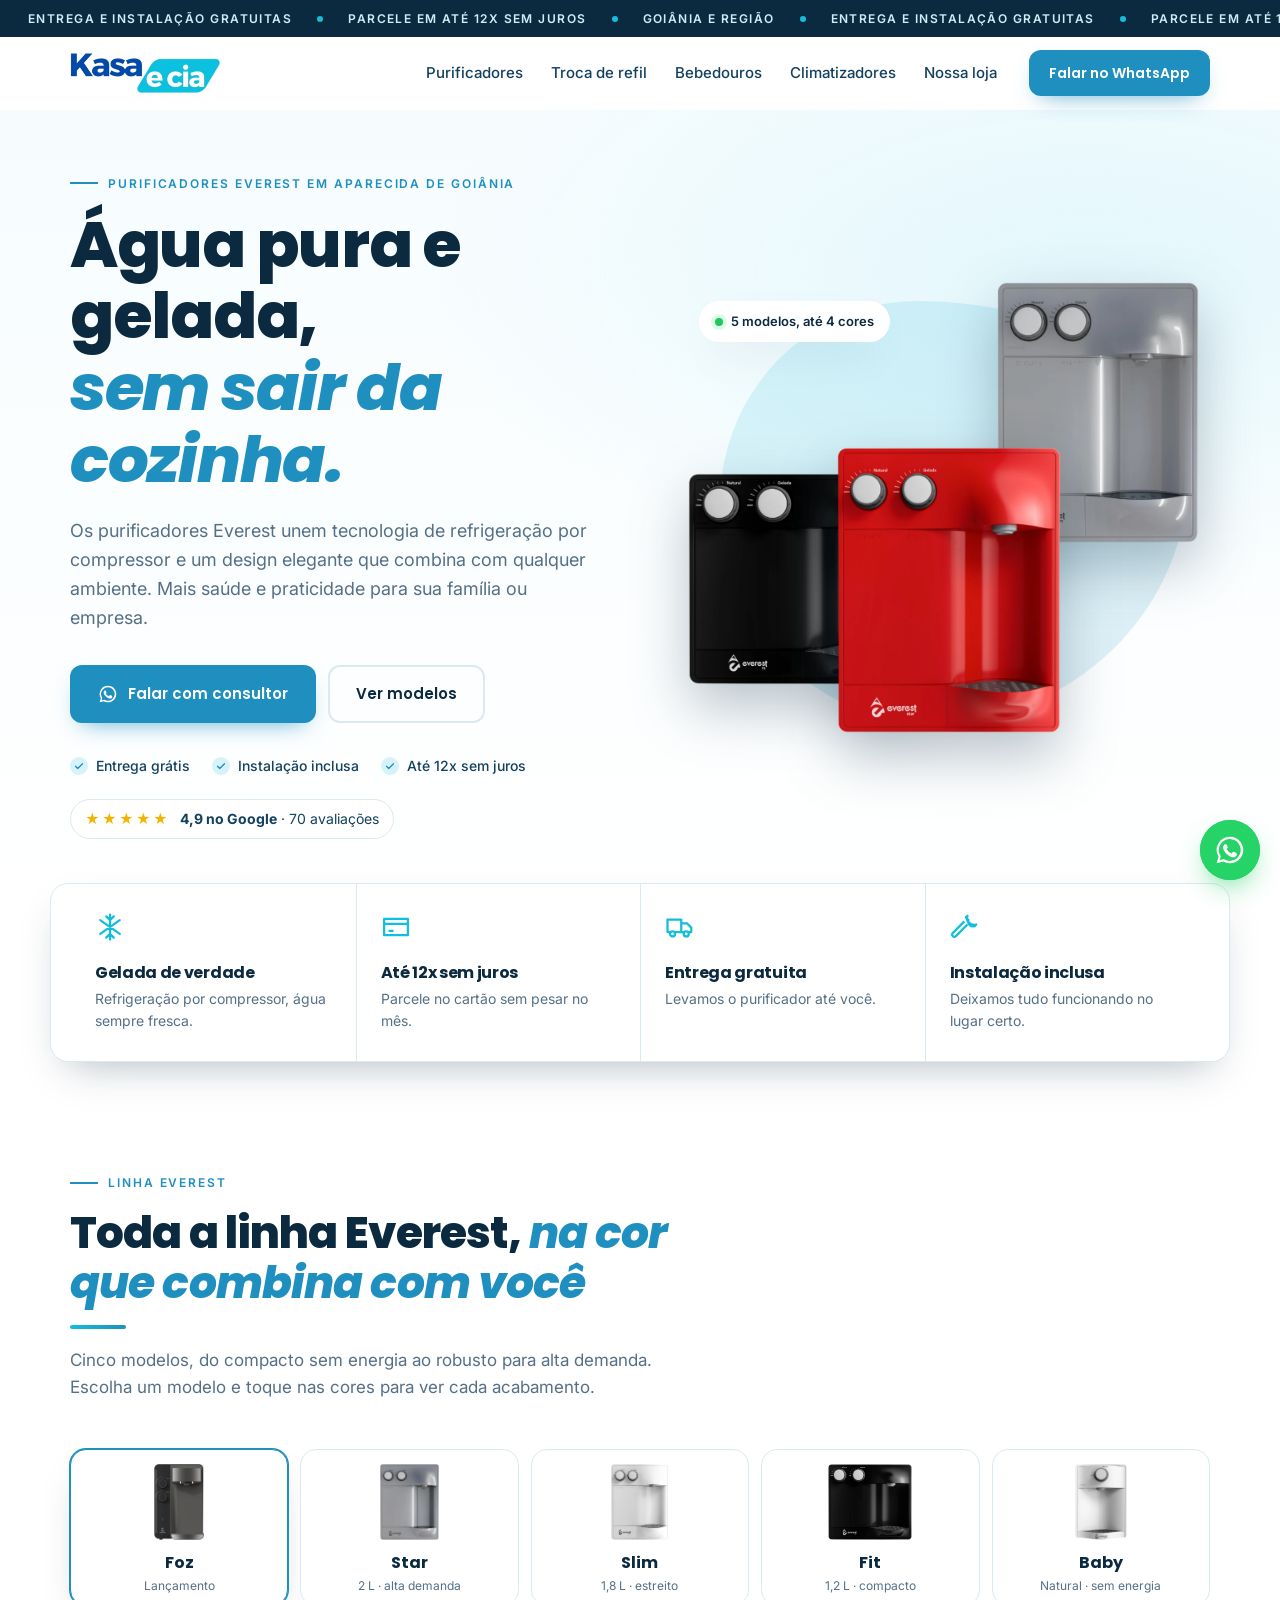
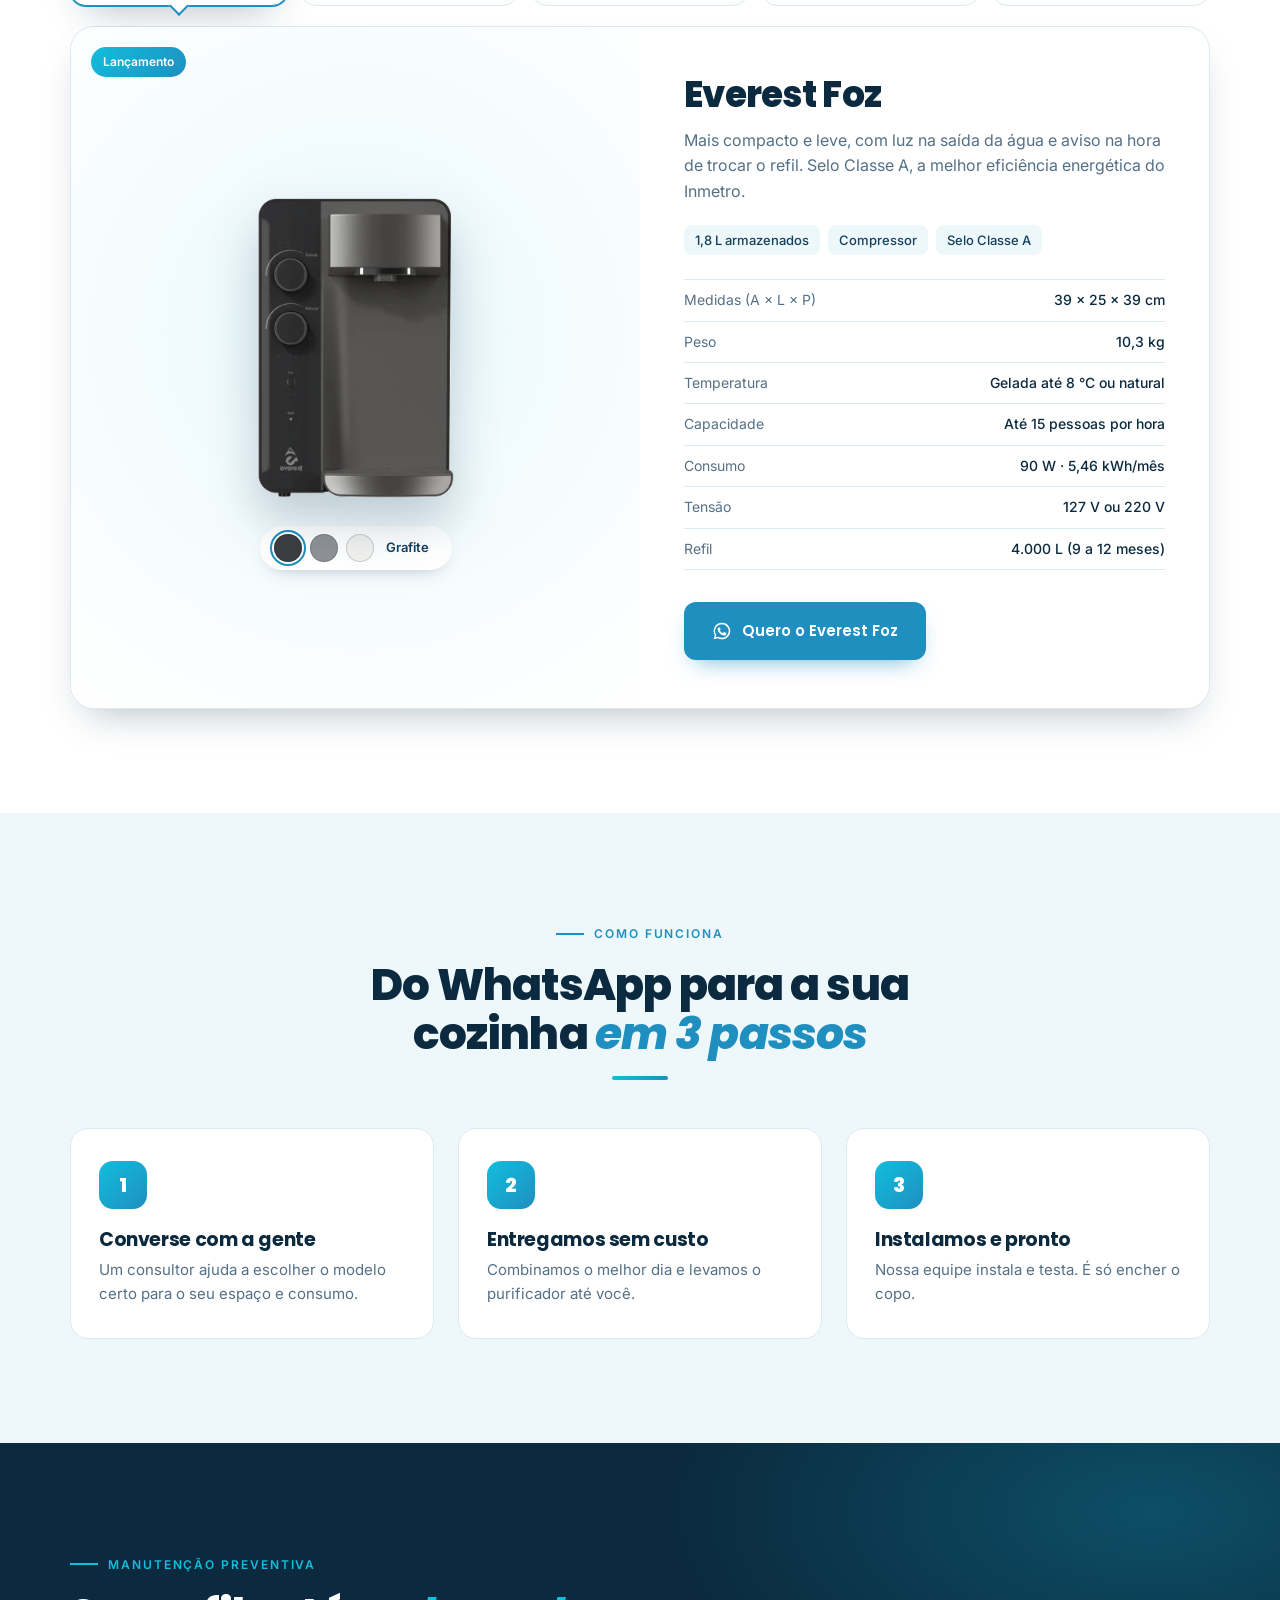
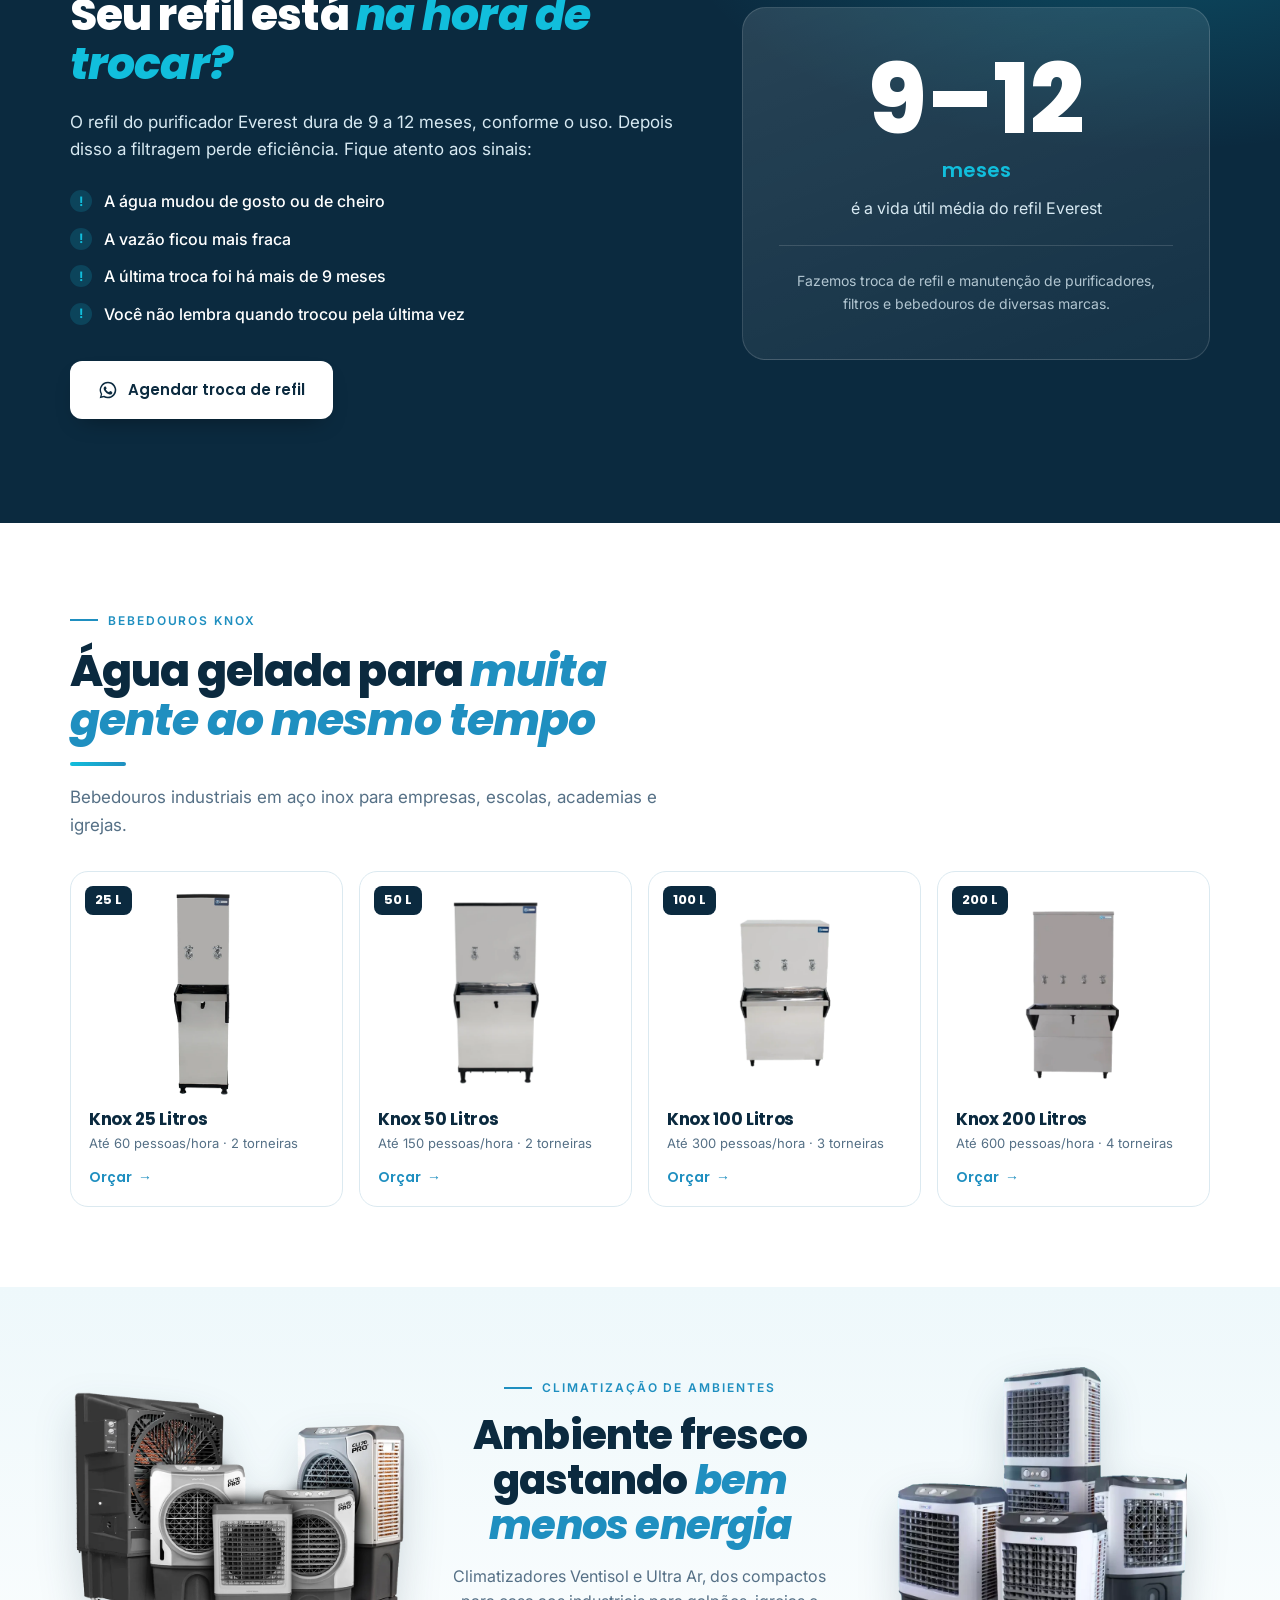
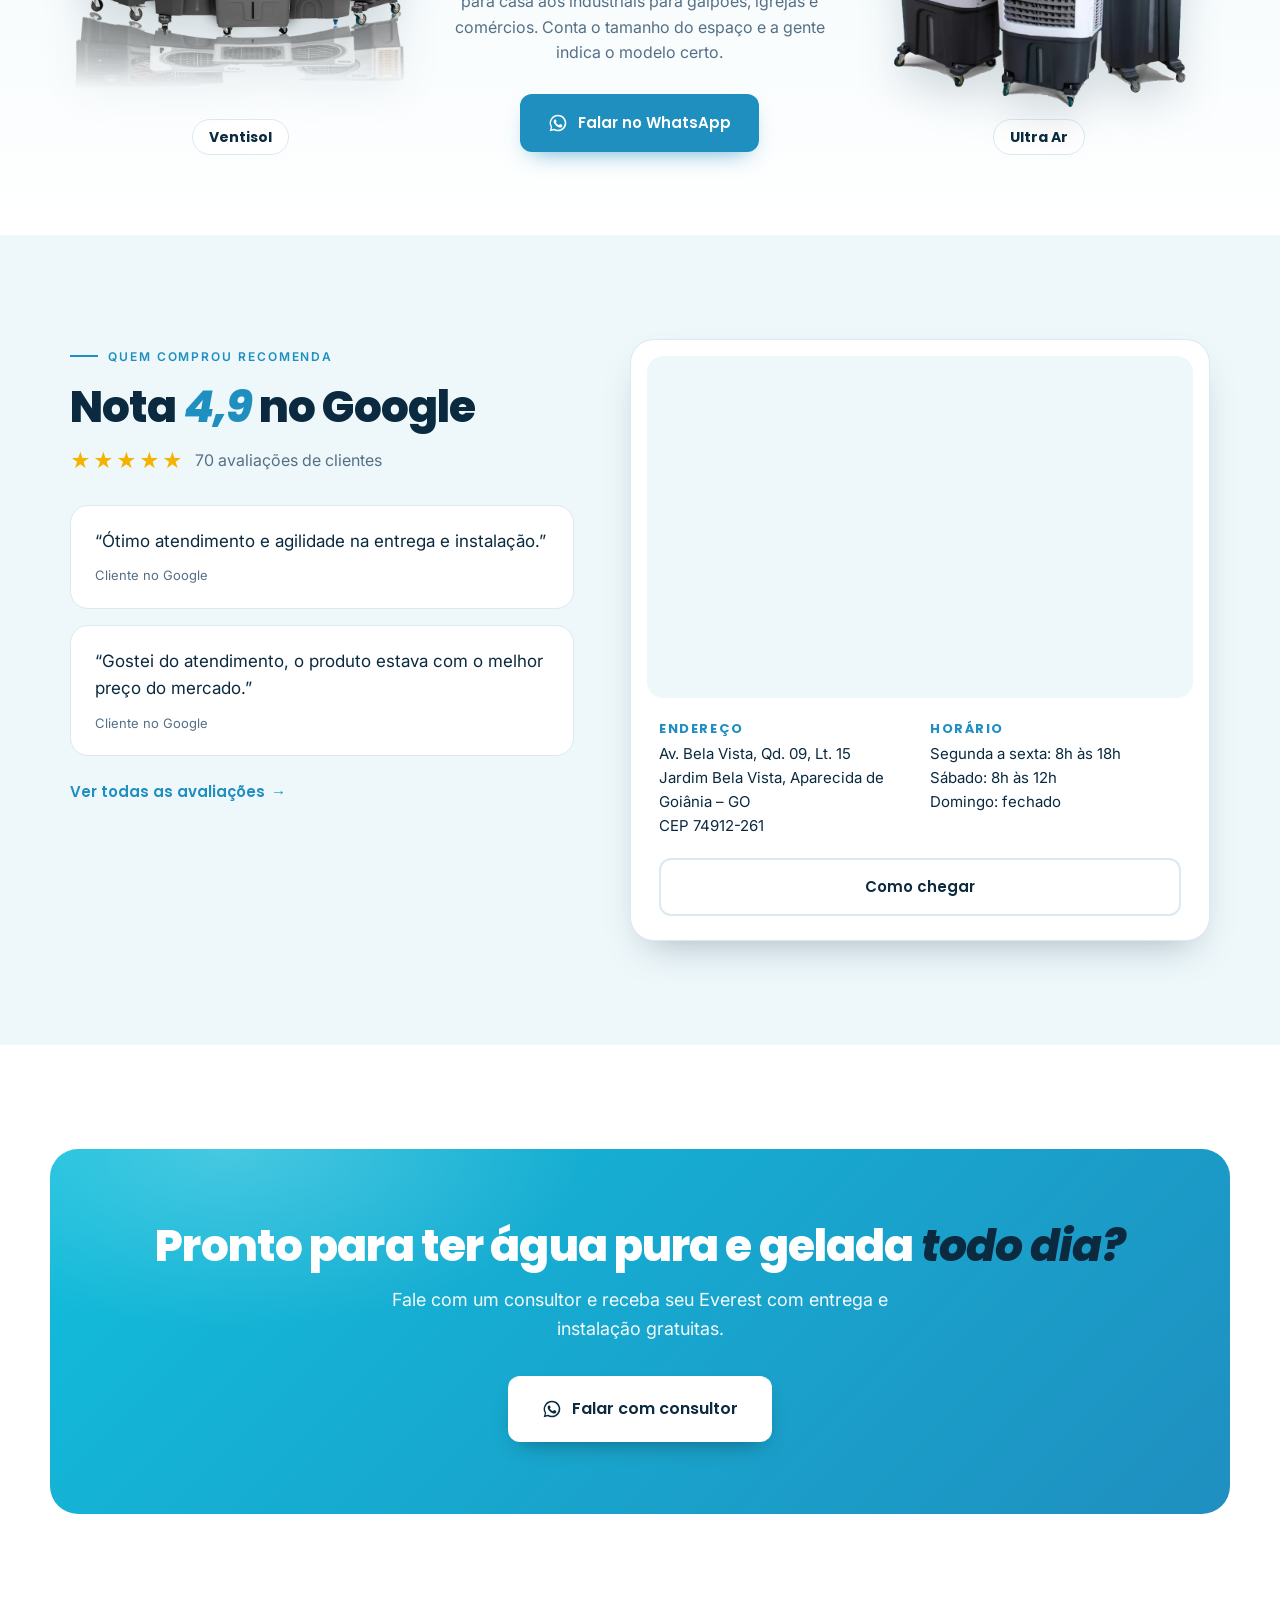
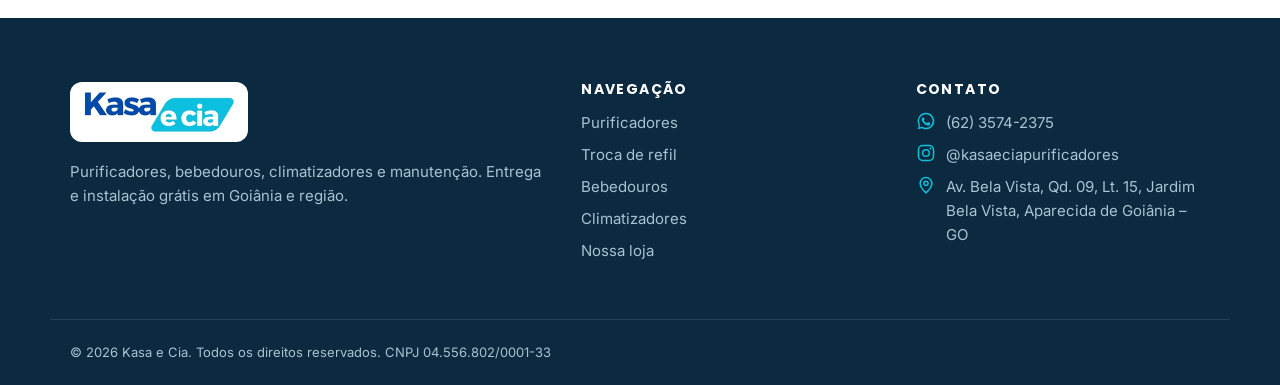
==== commit 61a6a809: "Troca para a logo nova da Kasa e Cia Co-Authored-By: Claude Opus 5.5 <noreply@anthropic.com>" ====
--- a/index.html
+++ b/index.html
@@ -10,8 +10,8 @@
   <meta property="og:title" content="Kasa e Cia | Purificadores Everest em Aparecida de Goiânia">
   <meta property="og:description" content="Água pura e gelada com design Everest. Entrega e instalação grátis e até 12x sem juros.">
   <meta property="og:image" content="assets/img/purificadores/star-prata.webp">
-  <link rel="icon" href="assets/img/cropped-Kasa-e-Cia-32x32.png" sizes="32x32">
-  <link rel="apple-touch-icon" href="assets/img/cropped-Kasa-e-Cia-192x192.png">
+  <link rel="icon" href="assets/img/favicon-32.png" sizes="32x32">
+  <link rel="apple-touch-icon" href="assets/img/apple-touch-icon.png">
   <link rel="preconnect" href="https://fonts.googleapis.com">
   <link rel="preconnect" href="https://fonts.gstatic.com" crossorigin>
   <link href="https://fonts.googleapis.com/css2?family=Poppins:ital,wght@0,600;0,700;0,800;1,700&family=Inter:wght@400;500;600&display=swap" rel="stylesheet">
@@ -23,7 +23,7 @@
     "name": "Kasa e Cia Purificadores",
     "description": "Purificadores Everest, bebedouros, climatizadores, troca de refil e manutenção em Aparecida de Goiânia e região.",
     "url": "https://kasaecia.com/",
-    "logo": "https://kasaecia.com/assets/img/cropped-Kasa-e-Cia-192x192.png",
+    "logo": "https://kasaecia.com/assets/img/logo-kasa-e-cia-512.png",
     "telephone": "+55 62 3574-2375",
     "taxID": "04.556.802/0001-33",
     "address": {
@@ -55,7 +55,7 @@
   <header class="header" id="topo">
     <div class="container header__inner">
       <a href="#topo" class="header__logo" aria-label="Kasa e Cia, início">
-        <img src="assets/img/Kasa-e-Cia-01.svg" alt="Kasa e Cia" width="160" height="51">
+        <img src="assets/img/logo-kasa-e-cia.png" alt="Kasa e Cia" width="592" height="160">
       </a>
       <nav class="nav" id="nav" aria-label="Principal">
         <a href="#modelos">Purificadores</a>
@@ -465,7 +465,7 @@
   <footer class="footer">
     <div class="container footer__grid">
       <div>
-        <img src="assets/img/Kasa-e-Cia-02-1.svg" alt="Kasa e Cia" width="160" height="47" loading="lazy">
+        <img class="footer__logo" src="assets/img/logo-kasa-e-cia.png" alt="Kasa e Cia" width="592" height="160" loading="lazy">
         <p>Purificadores, bebedouros, climatizadores e manutenção. Entrega e instalação grátis em Goiânia e região.</p>
       </div>
       <div>
--- a/styles.css
+++ b/styles.css
@@ -248,7 +248,7 @@
 /* Footer */
 .footer { background: var(--navy); color: #a9c3d3; padding: 64px 0 0; font-size: 15px; }
 .footer__grid { display: grid; grid-template-columns: 1.6fr 1fr 1fr; gap: 40px; }
-.footer img { width: 150px; margin-bottom: 16px; }
+.footer__logo { width: 150px; height: auto; margin-bottom: 18px; padding: 10px 14px; border-radius: 12px; background: var(--white); box-sizing: content-box; }
 .footer h4 { font-size: 14px; letter-spacing: .1em; text-transform: uppercase; color: var(--white); margin-bottom: 14px; }
 .footer a { display: block; margin-bottom: 8px; transition: color .2s; }
 .footer a:hover { color: var(--cyan); }
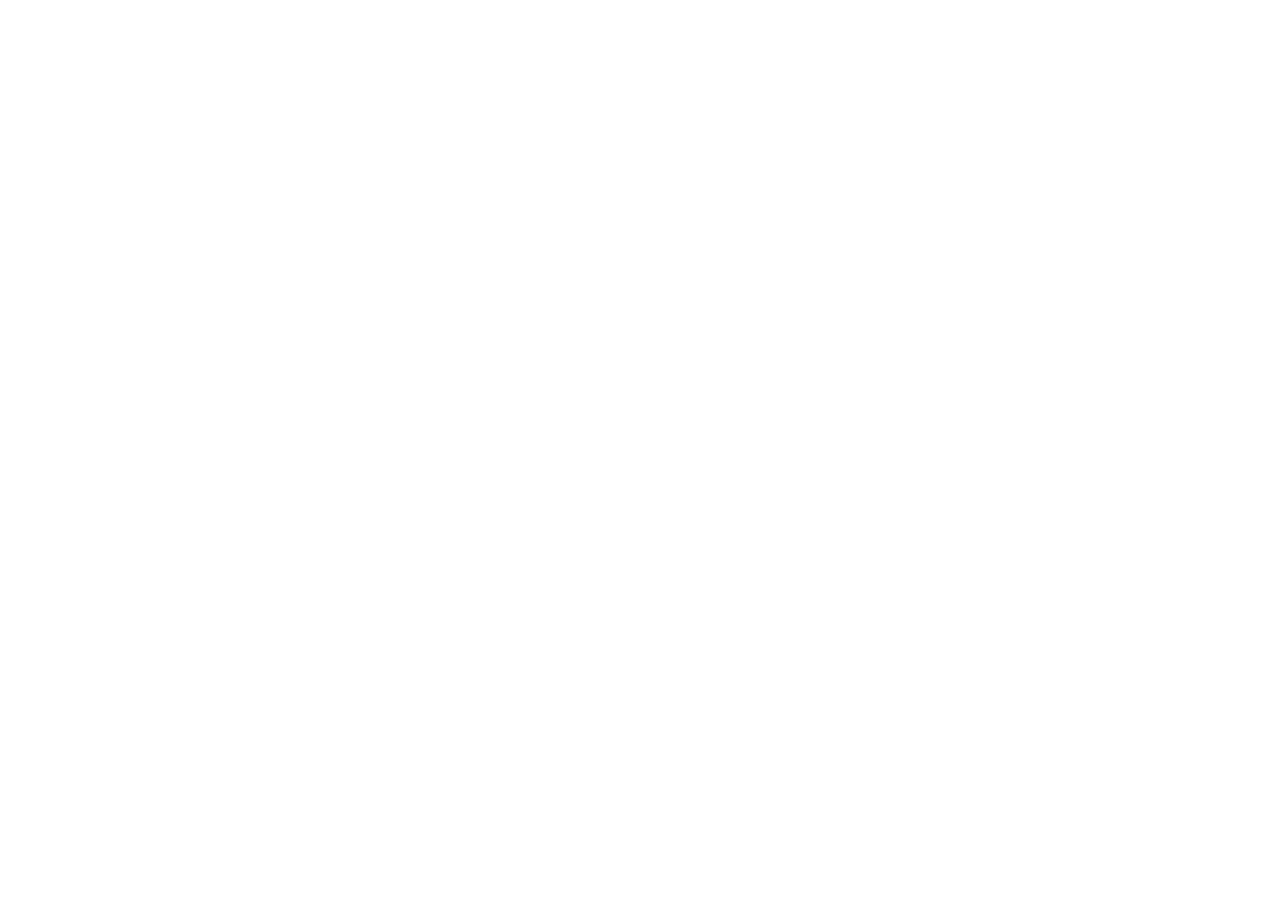
==== commit 7e556c73: "Prévia antiga redireciona para https://kasaecia.com Co-Authored-By: Claude Opus 5.5 <noreply@anthrop" ====
--- a/index.html
+++ b/index.html
@@ -2,510 +2,13 @@
 <html lang="pt-BR">
 <head>
   <meta charset="utf-8">
-  <meta name="viewport" content="width=device-width, initial-scale=1">
-  <title>Kasa e Cia | Purificadores Everest em Aparecida de Goiânia</title>
-  <meta name="description" content="Purificadores Everest, bebedouros e climatizadores em Aparecida de Goiânia e região. Entrega e instalação grátis, parcelamento em até 12x sem juros, troca de refil e manutenção.">
-  <meta name="theme-color" content="#0b2a3f">
-  <meta name="robots" content="noindex, nofollow">
-  <meta property="og:title" content="Kasa e Cia | Purificadores Everest em Aparecida de Goiânia">
-  <meta property="og:description" content="Água pura e gelada com design Everest. Entrega e instalação grátis e até 12x sem juros.">
-  <meta property="og:image" content="assets/img/purificadores/star-prata.webp">
-  <link rel="icon" href="assets/img/favicon-32.png" sizes="32x32">
-  <link rel="apple-touch-icon" href="assets/img/apple-touch-icon.png">
-  <link rel="preconnect" href="https://fonts.googleapis.com">
-  <link rel="preconnect" href="https://fonts.gstatic.com" crossorigin>
-  <link href="https://fonts.googleapis.com/css2?family=Poppins:ital,wght@0,600;0,700;0,800;1,700&family=Inter:wght@400;500;600&display=swap" rel="stylesheet">
-  <link rel="stylesheet" href="styles.css">
-  <script type="application/ld+json">
-  {
-    "@context": "https://schema.org",
-    "@type": "Store",
-    "name": "Kasa e Cia Purificadores",
-    "description": "Purificadores Everest, bebedouros, climatizadores, troca de refil e manutenção em Aparecida de Goiânia e região.",
-    "url": "https://kasaecia.com/",
-    "logo": "https://kasaecia.com/assets/img/logo-kasa-e-cia-512.png",
-    "telephone": "+55 62 3574-2375",
-    "taxID": "04.556.802/0001-33",
-    "address": {
-      "@type": "PostalAddress",
-      "streetAddress": "Av. Bela Vista, Qd. 09, Lt. 15 - Jardim Bela Vista",
-      "addressLocality": "Aparecida de Goiânia",
-      "addressRegion": "GO",
-      "postalCode": "74912-261",
-      "addressCountry": "BR"
-    },
-    "areaServed": ["Aparecida de Goiânia", "Goiânia"],
-    "openingHoursSpecification": [
-      { "@type": "OpeningHoursSpecification", "dayOfWeek": ["Monday", "Tuesday", "Wednesday", "Thursday", "Friday"], "opens": "08:00", "closes": "18:00" },
-      { "@type": "OpeningHoursSpecification", "dayOfWeek": "Saturday", "opens": "08:00", "closes": "12:00" }
-    ],
-    "sameAs": ["https://www.instagram.com/kasaeciapurificadores/"]
-  }
-  </script>
+  <title>Kasa e Cia</title>
+  <meta name="robots" content="noindex">
+  <link rel="canonical" href="https://kasaecia.com/">
+  <meta http-equiv="refresh" content="0; url=https://kasaecia.com/">
+  <script>location.replace('https://kasaecia.com/' + location.hash);</script>
 </head>
 <body>
-
-  <div class="ticker" aria-label="Entrega e instalação gratuitas">
-    <div class="ticker__track">
-      <span>Entrega e instalação gratuitas</span><span>Parcele em até 12x sem juros</span><span>Goiânia e região</span>
-      <span aria-hidden="true">Entrega e instalação gratuitas</span><span aria-hidden="true">Parcele em até 12x sem juros</span><span aria-hidden="true">Goiânia e região</span>
-    </div>
-  </div>
-
-  <header class="header" id="topo">
-    <div class="container header__inner">
-      <a href="#topo" class="header__logo" aria-label="Kasa e Cia, início">
-        <img src="assets/img/logo-kasa-e-cia.png" alt="Kasa e Cia" width="592" height="160">
-      </a>
-      <nav class="nav" id="nav" aria-label="Principal">
-        <a href="#modelos">Purificadores</a>
-        <a href="#troca-filtro">Troca de refil</a>
-        <a href="#bebedouros">Bebedouros</a>
-        <a href="#climatizadores">Climatizadores</a>
-        <a href="#loja">Nossa loja</a>
-      </nav>
-      <a class="btn btn--sm header__cta" data-wa="Olá! Vim pelo site e quero saber mais sobre os purificadores Everest." href="#">Falar no WhatsApp</a>
-      <button class="nav-toggle" aria-label="Abrir menu" aria-expanded="false" aria-controls="nav"><span></span><span></span></button>
-    </div>
-  </header>
-
-  <main>
-    <section class="hero">
-      <div class="container hero__grid">
-        <div class="hero__text reveal">
-          <p class="eyebrow">Purificadores Everest em Aparecida de Goiânia</p>
-          <h1>Água pura e gelada, <em>sem sair da cozinha.</em></h1>
-          <p class="lead">Os purificadores Everest unem tecnologia de refrigeração por compressor e um design elegante que combina com qualquer ambiente. Mais saúde e praticidade para sua família ou empresa.</p>
-          <div class="hero__ctas">
-            <a class="btn" data-wa="Olá! Vim pelo site e quero ajuda para escolher um purificador Everest." href="#">
-              <svg viewBox="0 0 24 24" aria-hidden="true"><use href="#i-wa"/></svg>Falar com consultor
-            </a>
-            <a class="btn btn--ghost" href="#modelos">Ver modelos</a>
-          </div>
-          <ul class="badges">
-            <li><svg viewBox="0 0 24 24" aria-hidden="true"><use href="#i-check"/></svg>Entrega grátis</li>
-            <li><svg viewBox="0 0 24 24" aria-hidden="true"><use href="#i-check"/></svg>Instalação inclusa</li>
-            <li><svg viewBox="0 0 24 24" aria-hidden="true"><use href="#i-check"/></svg>Até 12x sem juros</li>
-          </ul>
-          <a class="rating" href="#loja">
-            <span class="rating__stars" aria-hidden="true">★★★★★</span>
-            <span><strong>4,9 no Google</strong> · 70 avaliações</span>
-          </a>
-        </div>
-        <div class="hero__visual reveal" aria-hidden="true">
-          <div class="hero__blob"></div>
-          <img class="hero__img hero__img--back" src="assets/img/purificadores/slim-prata.webp" alt="" width="514" height="662">
-          <img class="hero__img hero__img--mid" src="assets/img/purificadores/fit-preto.webp" alt="" width="564" height="509">
-          <img class="hero__img hero__img--front" src="assets/img/purificadores/star-cereja.webp" alt="" width="564" height="720" fetchpriority="high">
-          <span class="hero__chip">5 modelos, até 4 cores</span>
-        </div>
-      </div>
-    </section>
-
-    <section class="features" aria-label="Diferenciais">
-      <div class="container features__grid">
-        <div class="feature reveal">
-          <svg viewBox="0 0 24 24" aria-hidden="true"><use href="#i-snow"/></svg>
-          <h3>Gelada de verdade</h3>
-          <p>Refrigeração por compressor, água sempre fresca.</p>
-        </div>
-        <div class="feature reveal">
-          <svg viewBox="0 0 24 24" aria-hidden="true"><use href="#i-card"/></svg>
-          <h3>Até 12x sem juros</h3>
-          <p>Parcele no cartão sem pesar no mês.</p>
-        </div>
-        <div class="feature reveal">
-          <svg viewBox="0 0 24 24" aria-hidden="true"><use href="#i-truck"/></svg>
-          <h3>Entrega gratuita</h3>
-          <p>Levamos o purificador até você.</p>
-        </div>
-        <div class="feature reveal">
-          <svg viewBox="0 0 24 24" aria-hidden="true"><use href="#i-tool"/></svg>
-          <h3>Instalação inclusa</h3>
-          <p>Deixamos tudo funcionando no lugar certo.</p>
-        </div>
-      </div>
-    </section>
-
-    <section class="section models" id="modelos">
-      <div class="container">
-        <div class="section__head reveal">
-          <p class="eyebrow">Linha Everest</p>
-          <h2>Toda a linha Everest, <em>na cor que combina com você</em></h2>
-          <p>Cinco modelos, do compacto sem energia ao robusto para alta demanda. Escolha um modelo e toque nas cores para ver cada acabamento.</p>
-        </div>
-
-        <div class="showcase reveal" data-showcase>
-          <div class="picker" role="tablist" aria-label="Modelos Everest">
-            <button class="picker__item is-active" role="tab" id="t-foz" aria-controls="p-foz" aria-selected="true">
-              <img src="assets/img/purificadores/foz-grafite.webp" alt="" width="251" height="382">
-              <span class="picker__name">Foz</span><span class="picker__sub">Lançamento</span>
-            </button>
-            <button class="picker__item" role="tab" id="t-star" aria-controls="p-star" aria-selected="false" tabindex="-1">
-              <img src="assets/img/purificadores/star-prata.webp" alt="" width="566" height="720">
-              <span class="picker__name">Star</span><span class="picker__sub">2 L · alta demanda</span>
-            </button>
-            <button class="picker__item" role="tab" id="t-slim" aria-controls="p-slim" aria-selected="false" tabindex="-1">
-              <img src="assets/img/purificadores/slim-branco.webp" alt="" width="509" height="657">
-              <span class="picker__name">Slim</span><span class="picker__sub">1,8 L · estreito</span>
-            </button>
-            <button class="picker__item" role="tab" id="t-fit" aria-controls="p-fit" aria-selected="false" tabindex="-1">
-              <img src="assets/img/purificadores/fit-preto.webp" alt="" width="564" height="509">
-              <span class="picker__name">Fit</span><span class="picker__sub">1,2 L · compacto</span>
-            </button>
-            <button class="picker__item" role="tab" id="t-baby" aria-controls="p-baby" aria-selected="false" tabindex="-1">
-              <img src="assets/img/purificadores/baby-branco.webp" alt="" width="448" height="660">
-              <span class="picker__name">Baby</span><span class="picker__sub">Natural · sem energia</span>
-            </button>
-          </div>
-
-          <article class="panel" id="p-foz" role="tabpanel" aria-labelledby="t-foz" data-model="Everest Foz">
-            <div class="panel__media">
-              <span class="tag tag--new">Lançamento</span>
-              <img data-model-img src="assets/img/purificadores/foz-grafite.webp" alt="Purificador Everest Foz grafite" width="251" height="382" draggable="false">
-              <div class="swatches" role="group" aria-label="Cores do Everest Foz">
-                <button class="swatch is-active" style="--c:#3c3d40" data-color="Grafite" data-src="assets/img/purificadores/foz-grafite.webp" aria-pressed="true"></button>
-                <button class="swatch" style="--c:#8f9296" data-color="Cinza" data-src="assets/img/purificadores/foz-cinza.webp" aria-pressed="false"></button>
-                <button class="swatch" style="--c:#f2f2f0" data-color="Branco" data-src="assets/img/purificadores/foz-branco.webp" aria-pressed="false"></button>
-                <span class="swatches__label">Grafite</span>
-              </div>
-            </div>
-            <div class="panel__info">
-              <h3>Everest Foz</h3>
-              <p class="panel__desc">Mais compacto e leve, com luz na saída da água e aviso na hora de trocar o refil. Selo Classe A, a melhor eficiência energética do Inmetro.</p>
-              <ul class="chips">
-                <li>1,8 L armazenados</li><li>Compressor</li><li>Selo Classe A</li>
-              </ul>
-              <dl class="specs">
-                <dt>Medidas (A × L × P)</dt><dd>39 × 25 × 39 cm</dd>
-                <dt>Peso</dt><dd>10,3 kg</dd>
-                <dt>Temperatura</dt><dd>Gelada até 8 °C ou natural</dd>
-                <dt>Capacidade</dt><dd>Até 15 pessoas por hora</dd>
-                <dt>Consumo</dt><dd>90 W · 5,46 kWh/mês</dd>
-                <dt>Tensão</dt><dd>127 V ou 220 V</dd>
-                <dt>Refil</dt><dd>4.000 L (9 a 12 meses)</dd>
-              </dl>
-              <a class="btn" data-wa-model href="#"><svg viewBox="0 0 24 24" aria-hidden="true"><use href="#i-wa"/></svg>Quero o Everest Foz</a>
-            </div>
-          </article>
-
-          <article class="panel" id="p-star" role="tabpanel" aria-labelledby="t-star" data-model="Everest Star" hidden>
-            <div class="panel__media">
-              <span class="tag">Alta demanda</span>
-              <img data-model-img src="assets/img/purificadores/star-prata.webp" alt="Purificador Everest Star prata" width="566" height="720" loading="lazy" draggable="false">
-              <div class="swatches" role="group" aria-label="Cores do Everest Star">
-                <button class="swatch is-active" style="--c:#b9bdc2" data-color="Prata" data-src="assets/img/purificadores/star-prata.webp" aria-pressed="true"></button>
-                <button class="swatch" style="--c:#f2f2f0" data-color="Branco" data-src="assets/img/purificadores/star-branco.webp" aria-pressed="false"></button>
-                <button class="swatch" style="--c:#1f1f21" data-color="Preto" data-src="assets/img/purificadores/star-preto.webp" aria-pressed="false"></button>
-                <button class="swatch" style="--c:#c8161d" data-color="Cereja" data-src="assets/img/purificadores/star-cereja.webp" aria-pressed="false"></button>
-                <span class="swatches__label">Prata</span>
-              </div>
-            </div>
-            <div class="panel__info">
-              <h3>Everest Star</h3>
-              <p class="panel__desc">Robusto, confiável e pronto para qualquer ritmo. Reservatório de 2 litros para famílias grandes, escritórios e consultórios.</p>
-              <ul class="chips">
-                <li>2 L armazenados</li><li>Compressor</li><li>Selo Classe A</li>
-              </ul>
-              <dl class="specs">
-                <dt>Medidas (A × L × P)</dt><dd>39,5 × 30,5 × 37 cm</dd>
-                <dt>Peso</dt><dd>11,1 kg</dd>
-                <dt>Temperatura</dt><dd>Gelada até 8 °C, natural ou misturada</dd>
-                <dt>Capacidade</dt><dd>Até 15 pessoas por hora</dd>
-                <dt>Consumo</dt><dd>100 W · 5,46 kWh/mês</dd>
-                <dt>Tensão</dt><dd>127 V ou 220 V</dd>
-                <dt>Instalação</dt><dd>Bancada ou parede</dd>
-                <dt>Refil</dt><dd>4.000 L (9 a 12 meses)</dd>
-              </dl>
-              <a class="btn" data-wa-model href="#"><svg viewBox="0 0 24 24" aria-hidden="true"><use href="#i-wa"/></svg>Quero o Everest Star</a>
-            </div>
-          </article>
-
-          <article class="panel" id="p-slim" role="tabpanel" aria-labelledby="t-slim" data-model="Everest Slim" hidden>
-            <div class="panel__media">
-              <span class="tag">Design estreito</span>
-              <img data-model-img src="assets/img/purificadores/slim-branco.webp" alt="Purificador Everest Slim branco" width="509" height="657" loading="lazy" draggable="false">
-              <div class="swatches" role="group" aria-label="Cores do Everest Slim">
-                <button class="swatch is-active" style="--c:#f2f2f0" data-color="Branco" data-src="assets/img/purificadores/slim-branco.webp" aria-pressed="true"></button>
-                <button class="swatch" style="--c:#b9bdc2" data-color="Prata" data-src="assets/img/purificadores/slim-prata.webp" aria-pressed="false"></button>
-                <button class="swatch" style="--c:#1f1f21" data-color="Preto" data-src="assets/img/purificadores/slim-preto.webp" aria-pressed="false"></button>
-                <button class="swatch" style="--c:#c8161d" data-color="Cereja" data-src="assets/img/purificadores/slim-cereja.webp" aria-pressed="false"></button>
-                <span class="swatches__label">Branco</span>
-              </div>
-            </div>
-            <div class="panel__info">
-              <h3>Everest Slim</h3>
-              <p class="panel__desc">Fino no design, forte na entrega. Compressor econômico e muita água gelada, ideal para cozinhas modernas, pequenos comércios e escritórios.</p>
-              <ul class="chips">
-                <li>1,8 L armazenados</li><li>Compressor</li><li>Selo Classe A</li>
-              </ul>
-              <dl class="specs">
-                <dt>Medidas (A × L × P)</dt><dd>36 × 27,5 × 37 cm</dd>
-                <dt>Peso</dt><dd>10,7 kg</dd>
-                <dt>Temperatura</dt><dd>Gelada até 8 °C, natural ou misturada</dd>
-                <dt>Capacidade</dt><dd>Até 15 pessoas por hora</dd>
-                <dt>Consumo</dt><dd>100 W · 5,46 kWh/mês</dd>
-                <dt>Tensão</dt><dd>127 V ou 220 V</dd>
-                <dt>Instalação</dt><dd>Bancada ou parede</dd>
-                <dt>Refil</dt><dd>4.000 L (9 a 12 meses)</dd>
-              </dl>
-              <a class="btn" data-wa-model href="#"><svg viewBox="0 0 24 24" aria-hidden="true"><use href="#i-wa"/></svg>Quero o Everest Slim</a>
-            </div>
-          </article>
-
-          <article class="panel" id="p-fit" role="tabpanel" aria-labelledby="t-fit" data-model="Everest Fit" hidden>
-            <div class="panel__media">
-              <span class="tag">Compacto</span>
-              <img data-model-img src="assets/img/purificadores/fit-preto.webp" alt="Purificador Everest Fit preto" width="564" height="509" loading="lazy" draggable="false">
-              <div class="swatches" role="group" aria-label="Cores do Everest Fit">
-                <button class="swatch is-active" style="--c:#1f1f21" data-color="Preto" data-src="assets/img/purificadores/fit-preto.webp" aria-pressed="true"></button>
-                <button class="swatch" style="--c:#f2f2f0" data-color="Branco" data-src="assets/img/purificadores/fit-branco.webp" aria-pressed="false"></button>
-                <button class="swatch" style="--c:#b9bdc2" data-color="Prata" data-src="assets/img/purificadores/fit-prata.webp" aria-pressed="false"></button>
-                <button class="swatch" style="--c:#c8161d" data-color="Cereja" data-src="assets/img/purificadores/fit-cereja.webp" aria-pressed="false"></button>
-                <span class="swatches__label">Preto</span>
-              </div>
-            </div>
-            <div class="panel__info">
-              <h3>Everest Fit</h3>
-              <p class="panel__desc">Pequeno no tamanho, grande no desempenho. Água gelada à vontade em apartamentos e cozinhas com pouco espaço.</p>
-              <ul class="chips">
-                <li>1,2 L armazenados</li><li>Compressor</li><li>Selo Classe A</li>
-              </ul>
-              <dl class="specs">
-                <dt>Medidas (A × L × P)</dt><dd>28 × 30,5 × 37 cm</dd>
-                <dt>Peso</dt><dd>10,3 kg</dd>
-                <dt>Temperatura</dt><dd>Gelada até 8 °C, natural ou misturada</dd>
-                <dt>Consumo</dt><dd>100 W</dd>
-                <dt>Tensão</dt><dd>127 V ou 220 V</dd>
-                <dt>Instalação</dt><dd>Bancada ou parede</dd>
-                <dt>Refil</dt><dd>4.000 L (9 a 12 meses)</dd>
-              </dl>
-              <a class="btn" data-wa-model href="#"><svg viewBox="0 0 24 24" aria-hidden="true"><use href="#i-wa"/></svg>Quero o Everest Fit</a>
-            </div>
-          </article>
-
-          <article class="panel" id="p-baby" role="tabpanel" aria-labelledby="t-baby" data-model="Everest Baby" hidden>
-            <div class="panel__media">
-              <span class="tag tag--alt">Sem energia</span>
-              <img data-model-img src="assets/img/purificadores/baby-branco.webp" alt="Purificador Everest Baby branco" width="448" height="660" loading="lazy" draggable="false">
-              <div class="swatches" role="group" aria-label="Cores do Everest Baby">
-                <button class="swatch is-active" style="--c:#f2f2f0" data-color="Branco" data-src="assets/img/purificadores/baby-branco.webp" aria-pressed="true"></button>
-                <button class="swatch" style="--c:#1f1f21" data-color="Preto" data-src="assets/img/purificadores/baby-preto.webp" aria-pressed="false"></button>
-                <button class="swatch" style="--c:#c8161d" data-color="Cereja" data-src="assets/img/purificadores/baby-cereja.webp" aria-pressed="false"></button>
-                <span class="swatches__label">Branco</span>
-              </div>
-            </div>
-            <div class="panel__info">
-              <h3>Everest Baby</h3>
-              <p class="panel__desc">O pequeno que entrega muito. Água natural à vontade, em fluxo contínuo e sem consumo de energia. Compacto e prático para a parede.</p>
-              <ul class="chips">
-                <li>Água natural</li><li>Fluxo contínuo</li><li>Sem energia</li>
-              </ul>
-              <dl class="specs">
-                <dt>Medidas (A × L × P)</dt><dd>28 × 19,5 × 18,5 cm</dd>
-                <dt>Peso</dt><dd>1,3 kg</dd>
-                <dt>Temperatura</dt><dd>Apenas natural</dd>
-                <dt>Reservatório</dt><dd>Sem reservatório (fluxo contínuo)</dd>
-                <dt>Consumo</dt><dd>Não usa energia elétrica</dd>
-                <dt>Instalação</dt><dd>Parede</dd>
-                <dt>Refil</dt><dd>4.000 L (9 a 12 meses)</dd>
-              </dl>
-              <a class="btn" data-wa-model href="#"><svg viewBox="0 0 24 24" aria-hidden="true"><use href="#i-wa"/></svg>Quero o Everest Baby</a>
-            </div>
-          </article>
-        </div>
-      </div>
-    </section>
-
-    <section class="section steps">
-      <div class="container">
-        <div class="section__head section__head--center reveal">
-          <p class="eyebrow">Como funciona</p>
-          <h2>Do WhatsApp para a sua cozinha <em>em 3 passos</em></h2>
-        </div>
-        <ol class="steps__list">
-          <li class="reveal"><span class="steps__n">1</span><h3>Converse com a gente</h3><p>Um consultor ajuda a escolher o modelo certo para o seu espaço e consumo.</p></li>
-          <li class="reveal"><span class="steps__n">2</span><h3>Entregamos sem custo</h3><p>Combinamos o melhor dia e levamos o purificador até você.</p></li>
-          <li class="reveal"><span class="steps__n">3</span><h3>Instalamos e pronto</h3><p>Nossa equipe instala e testa. É só encher o copo.</p></li>
-        </ol>
-      </div>
-    </section>
-
-    <section class="section maint" id="troca-filtro">
-      <div class="container maint__grid">
-        <div class="maint__text reveal">
-          <p class="eyebrow eyebrow--light">Manutenção preventiva</p>
-          <h2>Seu refil está <em>na hora de trocar?</em></h2>
-          <p>O refil do purificador Everest dura de 9 a 12 meses, conforme o uso. Depois disso a filtragem perde eficiência. Fique atento aos sinais:</p>
-          <ul class="checklist">
-            <li>A água mudou de gosto ou de cheiro</li>
-            <li>A vazão ficou mais fraca</li>
-            <li>A última troca foi há mais de 9 meses</li>
-            <li>Você não lembra quando trocou pela última vez</li>
-          </ul>
-          <a class="btn btn--light" data-wa="Olá! Quero agendar a troca do refil do meu purificador Everest." href="#">
-            <svg viewBox="0 0 24 24" aria-hidden="true"><use href="#i-wa"/></svg>Agendar troca de refil
-          </a>
-        </div>
-        <div class="maint__card reveal">
-          <span class="maint__big">9–12</span>
-          <span class="maint__unit">meses</span>
-          <p>é a vida útil média do refil Everest</p>
-          <hr>
-          <p class="maint__small">Fazemos troca de refil e manutenção de purificadores, filtros e bebedouros de diversas marcas.</p>
-        </div>
-      </div>
-    </section>
-
-    <section class="section coolers" id="bebedouros">
-      <div class="container">
-        <div class="section__head reveal">
-          <p class="eyebrow">Bebedouros Knox</p>
-          <h2>Água gelada para <em>muita gente ao mesmo tempo</em></h2>
-          <p>Bebedouros industriais em aço inox para empresas, escolas, academias e igrejas.</p>
-        </div>
-        <div class="coolers__grid">
-          <article class="cooler reveal">
-            <span class="cooler__cap">25 L</span>
-            <img src="assets/img/bebedouros/knox-25l-1.webp" alt="Bebedouro Knox 25 litros inox" width="600" height="600" loading="lazy">
-            <h3>Knox 25 Litros</h3>
-            <p>Até 60 pessoas/hora · 2 torneiras</p>
-            <a class="card__link" data-wa="Olá! Quero um orçamento do bebedouro Knox 25 litros." href="#">Orçar <span aria-hidden="true">→</span></a>
-          </article>
-          <article class="cooler reveal">
-            <span class="cooler__cap">50 L</span>
-            <img src="assets/img/bebedouros/knox-50l-1.webp" alt="Bebedouro Knox 50 litros inox" width="600" height="600" loading="lazy">
-            <h3>Knox 50 Litros</h3>
-            <p>Até 150 pessoas/hora · 2 torneiras</p>
-            <a class="card__link" data-wa="Olá! Quero um orçamento do bebedouro Knox 50 litros." href="#">Orçar <span aria-hidden="true">→</span></a>
-          </article>
-          <article class="cooler reveal">
-            <span class="cooler__cap">100 L</span>
-            <img src="assets/img/bebedouros/knox-100l-1.webp" alt="Bebedouro Knox 100 litros inox" width="700" height="700" loading="lazy">
-            <h3>Knox 100 Litros</h3>
-            <p>Até 300 pessoas/hora · 3 torneiras</p>
-            <a class="card__link" data-wa="Olá! Quero um orçamento do bebedouro Knox 100 litros." href="#">Orçar <span aria-hidden="true">→</span></a>
-          </article>
-          <article class="cooler reveal">
-            <span class="cooler__cap">200 L</span>
-            <img src="assets/img/bebedouros/knox-200l-1.webp" alt="Bebedouro Knox 200 litros inox" width="700" height="700" loading="lazy">
-            <h3>Knox 200 Litros</h3>
-            <p>Até 600 pessoas/hora · 4 torneiras</p>
-            <a class="card__link" data-wa="Olá! Quero um orçamento do bebedouro Knox 200 litros." href="#">Orçar <span aria-hidden="true">→</span></a>
-          </article>
-        </div>
-      </div>
-    </section>
-
-    <section class="section climate" id="climatizadores">
-      <div class="container climate__grid">
-        <figure class="climate__brand reveal">
-          <img src="assets/img/climatizadores/ventisol-familia.webp" alt="Linha de climatizadores Ventisol" width="900" height="900" loading="lazy">
-          <figcaption>Ventisol</figcaption>
-        </figure>
-        <div class="climate__text reveal">
-          <p class="eyebrow">Climatização de ambientes</p>
-          <h2>Ambiente fresco gastando <em>bem menos energia</em></h2>
-          <p>Climatizadores Ventisol e Ultra Ar, dos compactos para casa aos industriais para galpões, igrejas e comércios. Conta o tamanho do espaço e a gente indica o modelo certo.</p>
-          <a class="btn" data-wa="Olá! Quero ajuda para escolher um climatizador." href="#"><svg viewBox="0 0 24 24" aria-hidden="true"><use href="#i-wa"/></svg>Falar no WhatsApp</a>
-        </div>
-        <figure class="climate__brand reveal">
-          <img src="assets/img/climatizadores/ultraar-familia.webp" alt="Linha de climatizadores Ultra Ar" width="747" height="858" loading="lazy">
-          <figcaption>Ultra Ar</figcaption>
-        </figure>
-      </div>
-    </section>
-
-    <section class="section store" id="loja">
-      <div class="container store__grid">
-        <div class="store__reviews reveal">
-          <p class="eyebrow">Quem comprou recomenda</p>
-          <h2>Nota <em>4,9</em> no Google</h2>
-          <p class="store__count"><span class="rating__stars" aria-hidden="true">★★★★★</span> 70 avaliações de clientes</p>
-          <blockquote>
-            <p>“Ótimo atendimento e agilidade na entrega e instalação.”</p>
-            <cite>Cliente no Google</cite>
-          </blockquote>
-          <blockquote>
-            <p>“Gostei do atendimento, o produto estava com o melhor preço do mercado.”</p>
-            <cite>Cliente no Google</cite>
-          </blockquote>
-          <a class="card__link" href="https://www.google.com/maps/search/?api=1&amp;query=Kasa+%26+Cia+Aparecida+de+Goi%C3%A2nia" target="_blank" rel="noopener">Ver todas as avaliações <span aria-hidden="true">→</span></a>
-        </div>
-        <div class="store__info reveal">
-          <div class="store__map">
-            <iframe title="Mapa da loja Kasa e Cia" src="https://maps.google.com/maps?q=Kasa%20%26%20Cia%2C%20Av.%20Bela%20Vista%2C%20Jardim%20Bela%20Vista%2C%20Aparecida%20de%20Goi%C3%A2nia%20-%20GO&amp;z=16&amp;output=embed" loading="lazy" referrerpolicy="no-referrer-when-downgrade"></iframe>
-          </div>
-          <div class="store__details">
-            <div>
-              <h3>Endereço</h3>
-              <p>Av. Bela Vista, Qd. 09, Lt. 15<br>Jardim Bela Vista, Aparecida de Goiânia – GO<br>CEP 74912-261</p>
-            </div>
-            <div>
-              <h3>Horário</h3>
-              <p>Segunda a sexta: 8h às 18h<br>Sábado: 8h às 12h<br>Domingo: fechado</p>
-            </div>
-          </div>
-          <a class="btn btn--ghost" href="https://www.google.com/maps/search/?api=1&amp;query=Kasa+%26+Cia+Aparecida+de+Goi%C3%A2nia" target="_blank" rel="noopener">Como chegar</a>
-        </div>
-      </div>
-    </section>
-
-    <section class="cta" id="contato">
-      <div class="container cta__inner reveal">
-        <h2>Pronto para ter água pura e gelada <em>todo dia?</em></h2>
-        <p>Fale com um consultor e receba seu Everest com entrega e instalação gratuitas.</p>
-        <a class="btn btn--light btn--lg" data-wa="Olá! Vim pelo site e quero um purificador Everest." href="#">
-          <svg viewBox="0 0 24 24" aria-hidden="true"><use href="#i-wa"/></svg>Falar com consultor
-        </a>
-      </div>
-    </section>
-  </main>
-
-  <footer class="footer">
-    <div class="container footer__grid">
-      <div>
-        <img class="footer__logo" src="assets/img/logo-kasa-e-cia.png" alt="Kasa e Cia" width="592" height="160" loading="lazy">
-        <p>Purificadores, bebedouros, climatizadores e manutenção. Entrega e instalação grátis em Goiânia e região.</p>
-      </div>
-      <div>
-        <h4>Navegação</h4>
-        <a href="#modelos">Purificadores</a>
-        <a href="#troca-filtro">Troca de refil</a>
-        <a href="#bebedouros">Bebedouros</a>
-        <a href="#climatizadores">Climatizadores</a>
-        <a href="#loja">Nossa loja</a>
-      </div>
-      <div>
-        <h4>Contato</h4>
-        <a class="footer__contact" data-wa="Olá! Vim pelo site." href="#" aria-label="WhatsApp (62) 3574-2375"><svg viewBox="0 0 24 24" aria-hidden="true"><use href="#i-wa"/></svg>(62) 3574-2375</a>
-        <a class="footer__contact" href="https://www.instagram.com/kasaeciapurificadores/" target="_blank" rel="noopener" aria-label="Instagram @kasaeciapurificadores"><svg viewBox="0 0 24 24" aria-hidden="true"><use href="#i-ig"/></svg>@kasaeciapurificadores</a>
-        <a class="footer__contact" href="https://www.google.com/maps/search/?api=1&amp;query=Kasa+%26+Cia+Aparecida+de+Goi%C3%A2nia" target="_blank" rel="noopener" aria-label="Endereço no Google Maps"><svg viewBox="0 0 24 24" aria-hidden="true"><use href="#i-pin"/></svg>Av. Bela Vista, Qd. 09, Lt. 15, Jardim Bela Vista, Aparecida de Goiânia – GO</a>
-      </div>
-    </div>
-    <div class="container footer__bottom">
-      <p>© <span data-year>2026</span> Kasa e Cia. Todos os direitos reservados. CNPJ 04.556.802/0001-33</p>
-    </div>
-  </footer>
-
-  <a class="wa-float" data-wa="Olá! Vim pelo site e quero falar com um consultor." href="#" aria-label="Falar no WhatsApp">
-    <svg viewBox="0 0 24 24" aria-hidden="true"><use href="#i-wa"/></svg>
-  </a>
-
-  <svg width="0" height="0" style="position:absolute" aria-hidden="true">
-    <symbol id="i-wa" viewBox="0 0 24 24"><path fill="currentColor" d="M12 2a10 10 0 0 0-8.6 15.1L2 22l5-1.3A10 10 0 1 0 12 2Zm0 18.2c-1.6 0-3.1-.4-4.4-1.2l-.3-.2-3 .8.8-2.9-.2-.3A8.2 8.2 0 1 1 12 20.2Zm4.5-6.1c-.2-.1-1.5-.7-1.7-.8-.2-.1-.4-.1-.6.1l-.8 1c-.1.2-.3.2-.5.1a6.7 6.7 0 0 1-3.3-2.9c-.3-.4.2-.4.7-1.3.1-.2 0-.3 0-.4l-.8-1.8c-.2-.5-.4-.4-.6-.4h-.5c-.2 0-.4.1-.7.3-.2.3-.9.9-.9 2.2s.9 2.5 1 2.7c.1.2 1.8 2.8 4.4 3.9 1.6.7 2.3.8 3.1.6.5-.1 1.5-.6 1.7-1.2.2-.6.2-1.1.2-1.2-.1-.1-.3-.2-.5-.3Z"/></symbol>
-    <symbol id="i-ig" viewBox="0 0 24 24"><rect x="3" y="3" width="18" height="18" rx="5" fill="none" stroke="currentColor" stroke-width="1.8"/><circle cx="12" cy="12" r="4" fill="none" stroke="currentColor" stroke-width="1.8"/><circle cx="17.3" cy="6.7" r="1.2" fill="currentColor"/></symbol>
-    <symbol id="i-pin" viewBox="0 0 24 24"><path fill="none" stroke="currentColor" stroke-width="1.8" stroke-linejoin="round" d="M12 21.5s-7-6.2-7-11.5a7 7 0 0 1 14 0c0 5.3-7 11.5-7 11.5Z"/><circle cx="12" cy="10" r="2.5" fill="none" stroke="currentColor" stroke-width="1.8"/></symbol>
-    <symbol id="i-card" viewBox="0 0 24 24"><path fill="none" stroke="currentColor" stroke-width="1.8" stroke-linejoin="round" d="M2.5 5.5h19v13h-19zM2.5 9.5h19M6 15h4"/></symbol>
-    <symbol id="i-check" viewBox="0 0 24 24"><path fill="none" stroke="currentColor" stroke-width="2.5" stroke-linecap="round" stroke-linejoin="round" d="m5 12.5 4.5 4.5L19 7.5"/></symbol>
-    <symbol id="i-snow" viewBox="0 0 24 24"><path fill="none" stroke="currentColor" stroke-width="1.8" stroke-linecap="round" d="M12 2v20M4.2 6.5l15.6 11M4.2 17.5l15.6-11M9 3.5l3 3 3-3M9 20.5l3-3 3 3"/></symbol>
-    <symbol id="i-drop" viewBox="0 0 24 24"><path fill="none" stroke="currentColor" stroke-width="1.8" stroke-linejoin="round" d="M12 2.5S5.5 10 5.5 14.5a6.5 6.5 0 0 0 13 0C18.5 10 12 2.5 12 2.5Z"/><path fill="none" stroke="currentColor" stroke-width="1.8" stroke-linecap="round" d="M9 15a3 3 0 0 0 3 3"/></symbol>
-    <symbol id="i-truck" viewBox="0 0 24 24"><path fill="none" stroke="currentColor" stroke-width="1.8" stroke-linejoin="round" d="M2 6h11v10H2zM13 9h4.5l3.5 3.5V16h-8z"/><circle cx="6" cy="17.5" r="2" fill="#fff" stroke="currentColor" stroke-width="1.8"/><circle cx="17" cy="17.5" r="2" fill="#fff" stroke="currentColor" stroke-width="1.8"/></symbol>
-    <symbol id="i-tool" viewBox="0 0 24 24"><path fill="none" stroke="currentColor" stroke-width="1.8" stroke-linejoin="round" d="M14.7 6.3a4 4 0 0 0 5 5L21 10a5.5 5.5 0 0 1-7-7l-1.3 1.3a4 4 0 0 0 2 2ZM14 10l-9.5 9.5a1.8 1.8 0 0 1-2.5-2.5L11.5 7.5"/></symbol>
-    <symbol id="i-cooler" viewBox="0 0 24 24"><path fill="none" stroke="currentColor" stroke-width="1.8" stroke-linejoin="round" d="M9 2h6v4H9zM6.5 6h11v16h-11zM6.5 13h11M10 9.5h1"/></symbol>
-    <symbol id="i-wind" viewBox="0 0 24 24"><path fill="none" stroke="currentColor" stroke-width="1.8" stroke-linecap="round" d="M3 8h11a3 3 0 1 0-3-3M3 12h16a3 3 0 1 1-3 3M3 16h7"/></symbol>
-  </svg>
-
-  <script src="script.js" defer></script>
+  <p>O site da Kasa e Cia mudou para <a href="https://kasaecia.com/">kasaecia.com</a>.</p>
 </body>
 </html>
